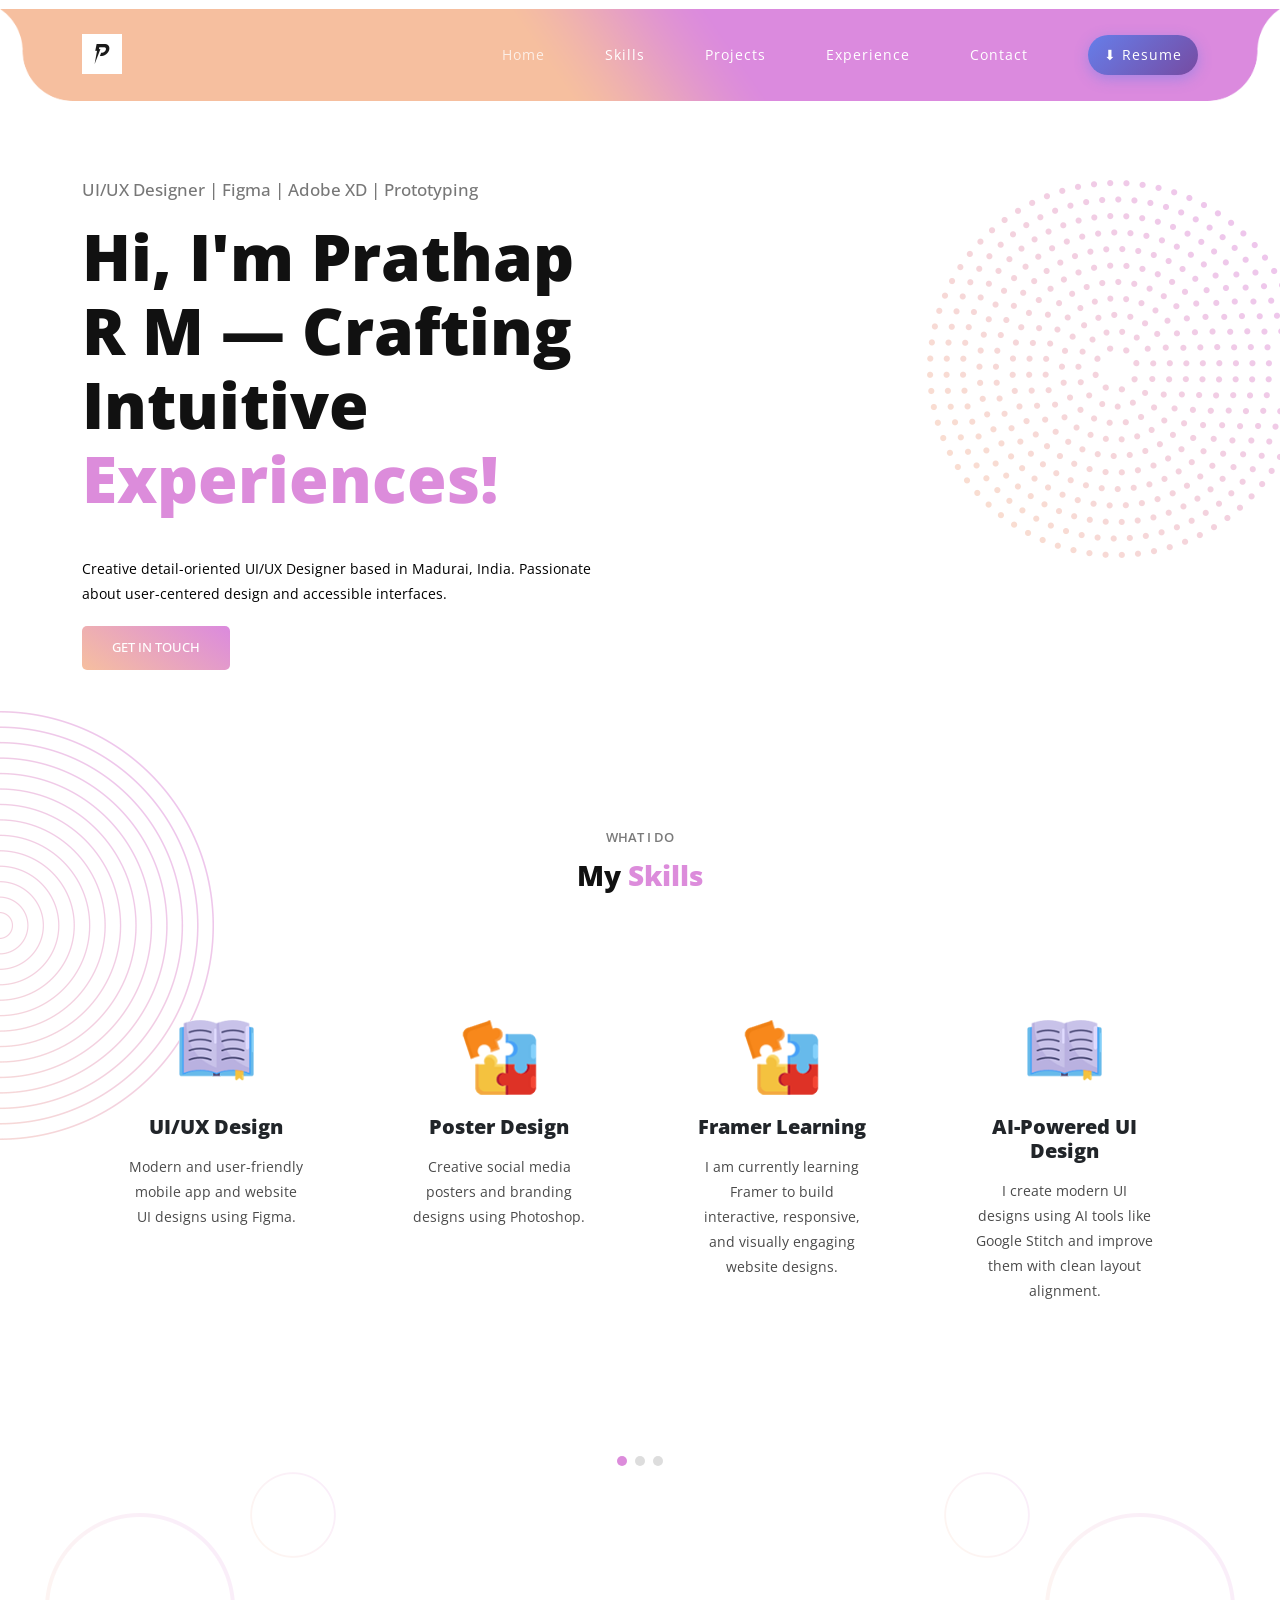
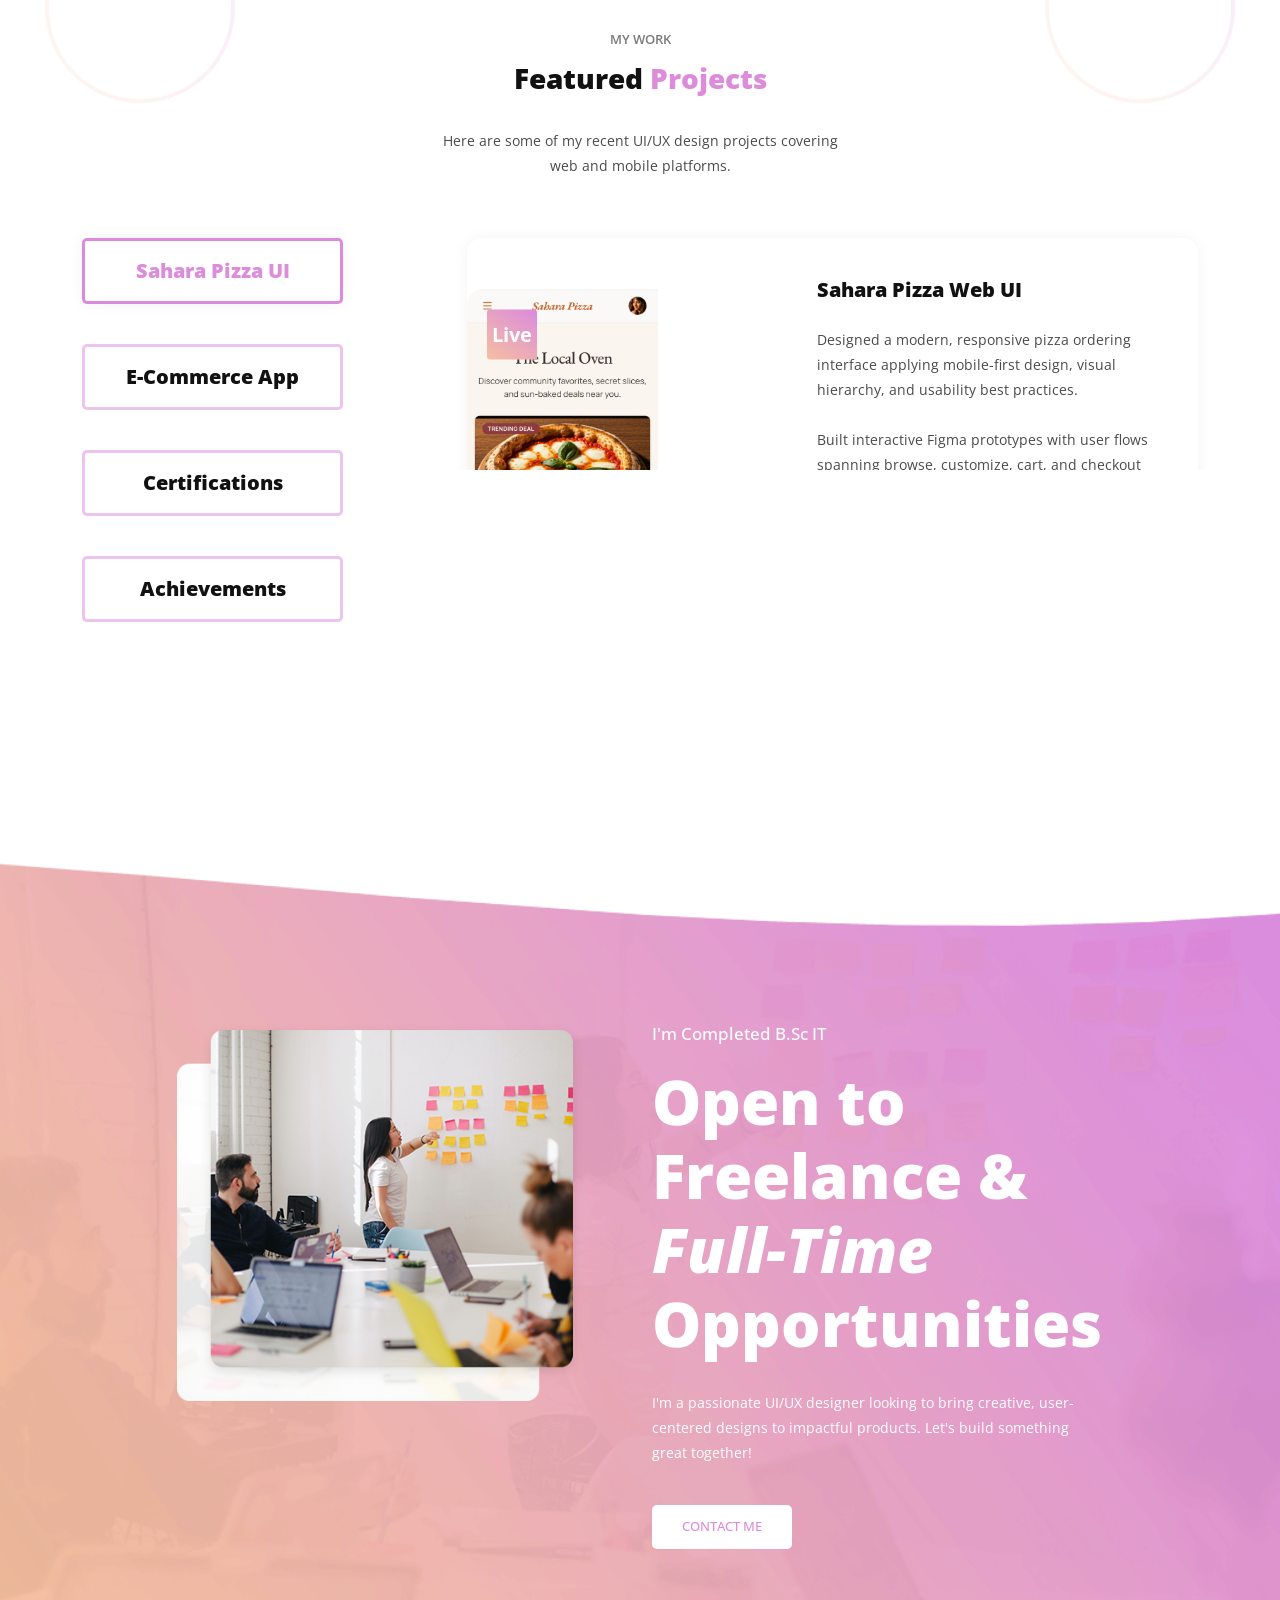
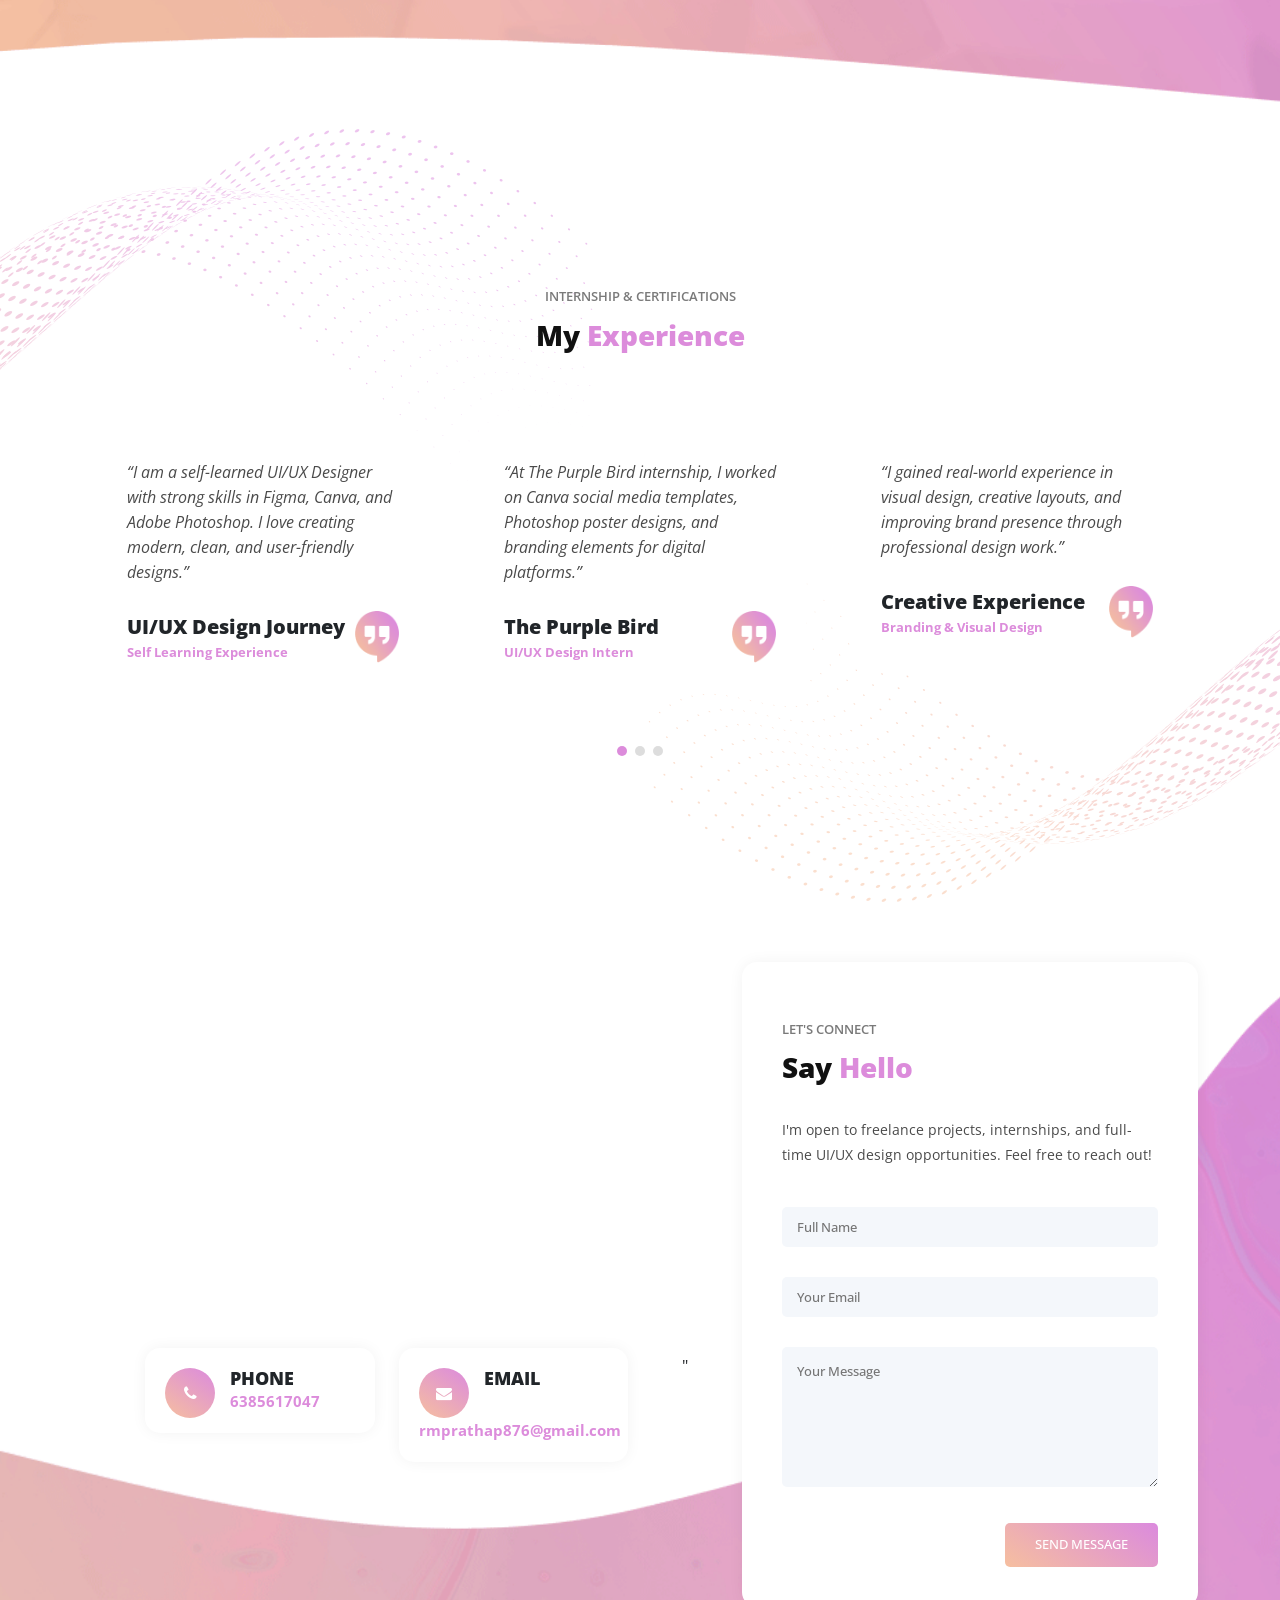
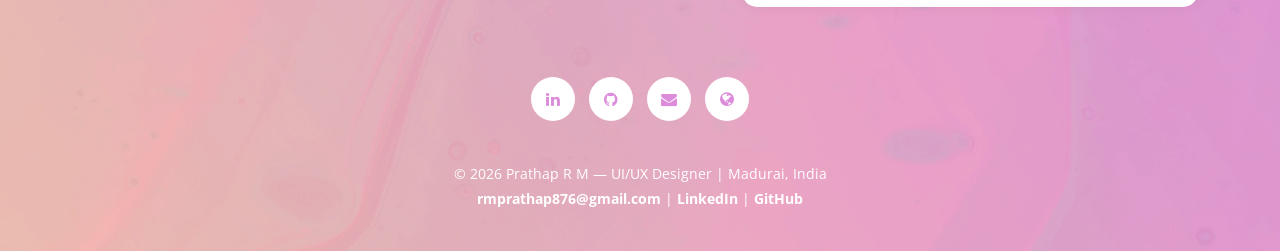
==== index.html @ 1ea2f033 "Update index.html" ====
<!DOCTYPE html>
<html lang="en">

  <head>

    <meta charset="utf-8">
    <meta name="viewport" content="width=device-width, initial-scale=1, shrink-to-fit=no">
    <meta name="description" content="">
    <meta name="author" content="">
    <link href="https://fonts.googleapis.com/css?family=Open+Sans:100,200,300,400,500,600,700,800,900" rel="stylesheet">

    <title>Prathap R M — UI/UX Designer Portfolio</title>

    <!-- Bootstrap core CSS -->
    <link href="vendor/bootstrap/css/bootstrap.min.css" rel="stylesheet">


    <!-- Additional CSS Files -->
    <link rel="stylesheet" href="assets/css/fontawesome.css">
    <link rel="stylesheet" href="assets/css/templatemo-eduwell-style.css">
    <link rel="stylesheet" href="assets/css/owl.css">
    <link rel="stylesheet" href="assets/css/lightbox.css">
<!--

TemplateMo 573 EduWell

https://templatemo.com/tm-573-eduwell

-->
  </head>

<body>


  <!-- ***** Header Area Start ***** -->
  <header class="header-area header-sticky">
      <div class="container">
          <div class="row">
              <div class="col-12">
                  <nav class="main-nav">
                      <!-- ***** Logo Start ***** -->
                                         
                         <a href="index.html" class="logo">
                          <img src="assets/images/p logo.jpg" width="50px" height="40px"  alt="EduWell Template">
                      </a> 
                 
                     
 
                      <!-- ***** Logo End ***** -->
                      <!-- ***** Menu Start ***** -->
                      <ul class="nav">
                          <li class="scroll-to-section"><a href="#top" class="active">Home</a></li>
                          <li class="scroll-to-section"><a href="#services">Skills</a></li>
                          <li class="scroll-to-section"><a href="#courses">Projects</a></li>
                          <li class="scroll-to-section"><a href="#testimonials">Experience</a></li> 
                          <li class="scroll-to-section"><a href="#contact-section">Contact</a></li>
                          <li><a href="Prathap R M resume.pdf"download="Prathap R M resume.pdf"class="resume-download-btn">⬇ Resume</a></li> 
                      </ul>        
                      <a class='menu-trigger'>
                          <span>Menu</span>
                      </a>
                      <!-- ***** Menu End ***** -->
                  </nav>
              </div>
          </div>
      </div>
  </header>
  <!-- ***** Header Area End ***** -->

  <!-- ***** Main Banner Area Start ***** -->
  <section class="main-banner" id="top">
    <div class="container">
      <div class="row">
        <div class="col-lg-6 align-self-center">
          <div class="header-text">
            <h6>UI/UX Designer | Figma | Adobe XD | Prototyping</h6>
            <h2>Hi, I'm Prathap R M — Crafting Intuitive <em>Experiences!</em></h2>
            <p style="color:#000000; margin-bottom:20px;">Creative detail-oriented UI/UX Designer based in Madurai, India. Passionate about user-centered design and accessible interfaces.</p>
            <div class="main-button-gradient">
              <div class="scroll-to-section"><a href="#contact-section">Get In Touch</a></div>
            </div>
          </div>
        </div>
        <div class="col-lg-6">
          <div class="right-image">
            <img src="assets/images/profile.png" alt="">
          </div>
        </div>
      </div>
    </div>
  </section>
  <!-- ***** Main Banner Area End ***** -->
   <section class="services" id="services">
    <div class="container">
      <div class="row">
        <div class="col-lg-12">
          <div class="section-heading">
            <h6>What I Do</h6>
            <h4>My <em>Skills</em></h4>
          </div>
        </div>
        <div class="col-lg-12">
          <div class="owl-service-item owl-carousel">
            <div class="item">
              <div class="service-item">
                <div class="icon">
                  <img src="assets/images/service-icon-01.png" alt="">
                </div>
                <h4>UI/UX Design</h4>
                <p>Modern and user-friendly mobile app and website UI designs using Figma.</p>
              </div>
               </div>
            <div class="item">
              <div class="service-item">
                <div class="icon">
                  <img src="assets/images/service-icon-04.png" alt="">
                </div>
                <h4>Poster Design</h4>
                <p>Creative social media posters and branding designs using Photoshop.</p>
              </div>
            </div>
            <div class="item">
              <div class="service-item">
                <div class="icon">
                  <img src="assets/images/service-icon-04.png" alt="">
                </div>
                <h4>Framer Learning</h4>
                <p>I am currently learning Framer to build interactive, responsive, and visually engaging website designs.</p>
              </div>
            </div>
            <div class="item">
              <div class="service-item">
                <div class="icon">
                  <img src="assets/images/service-icon-01.png" alt="">
                </div>
                <h4>AI-Powered UI Design</h4>
                <p>I create modern UI designs using AI tools like Google Stitch and improve them with clean layout alignment.</p>
              </div>
            </div>
            <div class="item">
              <div class="service-item">
                <div class="icon">
                  <img src="assets/images/service-icon-02.png" alt="">
                </div>
                <h4>Design to Code</h4>
                <p>I import AI-generated designs into Google AI Studio and convert them into responsive HTML, CSS, and UI code.</p>
              </div>
            </div>
            <div class="item">
              <div class="service-item">
                <div class="icon">
                  <img src="assets/images/service-icon-03.png" alt="">
                </div>
                <h4>Figma UI Enhancement</h4>
                <p>I refine AI-generated layouts in Figma by improving spacing, alignment, colors, and user flow.</p>
              </div>
            </div>
            <div class="item">
              <div class="service-item">
                <div class="icon">
                  <img src="assets/images/service-icon-04.png" alt="">
                </div>
                <h4>Creative Web Interfaces</h4>
                <p>I design stylish landing pages, dashboards, and website interfaces with a modern visual style.</p>
              </div>
            </div>
            <div class="item">
              <div class="service-item">
                <div class="icon">
                  <img src="assets/images/service-icon-01.png" alt="">
                </div>
                <h4>Framer Learning</h4>
                <p>I am currently learning Framer to build interactive, responsive, and visually engaging website designs.</p>
              </div>
            </div>
            <div class="item">
              <div class="service-item">
                <div class="icon">
                  <img src="assets/images/service-icon-02.png" alt="">
                </div>
                <h4>Creative Ideas</h4>
                <p>Aenean bibendum consectetur ex eu porttitor. Pellentesque id ultrices metus.</p>
              </div>
            </div>
            <div class="item">
              <div class="service-item">
                <div class="icon">
                  <img src="assets/images/service-icon-03.png" alt="">
                </div>
                <h4>Adobe XD Design</h4>
                <p>I create clean and user-friendly mobile app and website UI designs using Adobe XD with proper layout and user flow.</p>
              </div>
            </div>
            <div class="item">
              <div class="service-item">
                <div class="icon">
                  <img src="assets/images/service-icon-04.png" alt="">
                </div>
                <h4>Canva Creative Design</h4>
                <p>I design social media posts, presentations, posters, and marketing creatives using Canva with a modern visual style.</p>
              </div>
            </div>
            <div class="item">
              <div class="service-item">
                <div class="icon">
                  <img src="assets/images/service-icon-04.png" alt="">
                </div>
                <h4>Design Tools & Creative Skills</h4>
                <p>I have experience using Adobe XD and Canva for UI and creative designs, and I am currently learning Framer to improve my interactive web design skills.</p>
              </div>
            </div>
          </div>
        </div>
      </div>
    </div>
  </section>

  <section class="our-courses" id="courses">
    <div class="container">
      <div class="row">
        <div class="col-lg-6 offset-lg-3">
          <div class="section-heading">
            <h6>MY WORK</h6>
            <h4>Featured <em>Projects</em></h4>
            <p>Here are some of my recent UI/UX design projects covering web and mobile platforms.</p>
          </div>
        </div>
        <div class="col-lg-12">
          <div class="naccs">
            <div class="tabs">
              <div class="row">
                <div class="col-lg-3">
                  <div class="menu">
                    <div class="active gradient-border"><span>Sahara Pizza UI</span></div>
                    <div class="gradient-border"><span>E-Commerce App</span></div>
                    <div class="gradient-border"><span>Certifications</span></div>
                    <div class="gradient-border"><span>Achievements</span></div>
                  </div>
                </div>
                <div class="col-lg-9">
                  <ul class="nacc">
                    <li class="active">
                      <div>
                        <div class="left-image">
                          <img src="assets/images/screenshot.png" alt="" width="300px" height="363px">
                          <div class="price"><h6>Live</h6></div>
                        </div>
                        <div class="right-content">
                          <h4>Sahara Pizza Web UI</h4>
                          <p>Designed a modern, responsive pizza ordering interface applying mobile-first design, visual hierarchy, and usability best practices.
                          <br><br>Built interactive Figma prototypes with user flows spanning browse, customize, cart, and checkout journeys. Converted finalized UI layouts into functional HTML/CSS front-end, streamlining the design-to-development workflow.</p>
                          <span>Figma</span>
                          <span>HTML/CSS</span>
                          <span class="last-span">Vercel Deployed</span>
                          <div class="text-button">
                            <a href="https://sahara-pizza.vercel.app" target="_blank">View Live Project</a>
                          </div>
                        </div>
                      </div>
                    </li>
                    <li>
                      <div>
                        <div class="left-image">
                          <img src="assets/images/home page.png" alt=""  width="300px" height="363px">
                          <div class="price"><h6>Figma</h6></div>
                        </div>
                        <div class="right-content">
                          <h4>E-Commerce Mobile App UI</h4>
                          <p>Designed a full-featured clothing shopping mobile app with wireframes, high-fidelity screens, and interactive prototypes covering 15+ unique screens.
                          <br><br>Developed a consistent design system with defined typography scale, color palette, spacing tokens, and component library. Improved navigation flows and information architecture for an intuitive, accessible shopping experience.</p>
                          <span>Wireframes</span>
                          <span>Hi-Fi Screens</span>
                          <span class="last-span">Design System</span>
                          <div class="text-button">
                            <a href="https://www.figma.com/proto/lvTFAJJiKW7V5f2c04gDTK/Shoppie?node-id=4-5&t=PrLeg6twp0qYXB5u-1&starting-point-node-id=1%3A2">Request Figma Link</a>
                          </div>
                        </div>
                      </div>
                    </li>
                    <li>
                      <div>
                        <div class="left-image">
                          <img src="assets/images/courses-03.jpg" alt="">
                          <div class="price"><h6>Certified</h6></div>
                        </div>
                        <div class="right-content">
                          <h4>Certifications</h4>
                          <p><h4>Internships & Certifications</h4>
                            <p>• UI/UX Design Internship — The Purple Bird (Canva Templates · Poster Design · Branding Elements · Creative Visual Content)<br>
                            • Internship Program — Cognifyz Technologies (Project Workflow · Technical Skills · Real-Time Task Experience)<br>
                            • Adobe XD for UI/UX Design — Learning & Practice Projects<br>
                            • Canva Creative Design — Social Media & Marketing Design Experience<br>
                            • Framer — Currently Learning Interactive Website Design
                          </p>
                        <span>Professional Experience The Purble Bird</span>
                          <span>Cognifyz Technologies</span>
                          <span>Oracle</span>
                          <span>Naan Mudhalvan</span>
                          <span class="last-span"></span>
                          <div class="text-button">
                            <a href="https://linkedin.com/in/prathap01" target="_blank">View LinkedIn</a>
                          </div>
                        </div>
                      </div>
                    </li>
                    <li>
                      <div>
                        <div class="left-image">
                          <img src="assets/images/courses-04.jpg" alt="">
                          <div class="price"><h6>🏆</h6></div>
                        </div>
                        <div class="right-content">
                          <h4>Key Achievements</h4>
                          <p>• Delivered design assets for campaigns during internship with zero revision cycles on final handoff<br>
                          • Launched a fully functional responsive web UI (Sahara Pizza) live on Vercel — end-to-end from wireframe to deployment<br>
                          • Built and prototyped a complete mobile e-commerce app UI covering 15+ unique screens in Figma<br>
                          • Maintained 100% on-time delivery of all internship project milestones across a 3-month engagement</p>
                        <span class="last-span">100% On-Time</span>
                          <div class="text-button">
                            <a href="https://github.com/rmprathap876-jpg" target="_blank">View GitHub</a>
                          </div>
                        </div>
                      </div>
                      </li>
                    </ul>
                </div>
              </div>
            </div>
          </div>
        </div>
      </div>
    </div>
  </section>

  <section class="simple-cta">
    <div class="container">
      <div class="row">
        <div class="col-lg-5 offset-lg-1">
          <div class="left-image">
            <img src="assets/images/cta-left-image.png" alt="">
          </div>
        </div>
        <div class="col-lg-5 align-self-center">
          <h6>I'm Completed B.Sc IT</h6>
          <h4>Open to Freelance &amp; <em>Full-Time</em> Opportunities</h4>
          <p>I'm a passionate UI/UX designer looking to bring creative, user-centered designs to impactful products. Let's build something great together!</p>
          <div class="white-button">
            <a href="#contact-section">Contact Me</a>
          </div>
        </div>
      </div>
    </div>
  </section>

 <section class="testimonials" id="testimonials">
  <div class="container">
    <div class="row">

      <div class="col-lg-12">
        <div class="section-heading">
          <h6>Internship &amp; Certifications</h6>
          <h4>My <em>Experience</em></h4>
        </div>
      </div>

      <div class="col-lg-12">
        <div class="owl-testimonials owl-carousel" style="position: relative; z-index: 5;">

          <div class="item">
            <p>“I am a self-learned UI/UX Designer with strong skills in Figma, Canva, and Adobe Photoshop. I love creating modern, clean, and user-friendly designs.”</p>
            <h4>UI/UX Design Journey</h4>
            <span>Self Learning Experience</span>
            <img src="assets/images/quote.png" alt="">
          </div>

          <div class="item">
            <p>“At The Purple Bird internship, I worked on Canva social media templates, Photoshop poster designs, and branding elements for digital platforms.”</p>
            <h4>The Purple Bird</h4>
            <span>UI/UX Design Intern</span>
            <img src="assets/images/quote.png" alt="">
          </div>

          <div class="item">
            <p>“I gained real-world experience in visual design, creative layouts, and improving brand presence through professional design work.”</p>
            <h4>Creative Experience</h4>
            <span>Branding &amp; Visual Design</span>
            <img src="assets/images/quote.png" alt="">
          </div>

          <div class="item">
            <p>“I use Figma for UI/UX design, wireframing, prototyping, and building responsive user interface concepts for web and mobile applications.”</p>
            <h4>Figma Skills</h4>
            <span>UI/UX &amp; Prototyping</span>
            <img src="assets/images/quote.png" alt="">
          </div>

          <div class="item">
            <p>“Adobe Photoshop helps me create high-quality posters, creative edits, social media designs, and professional visual content.”</p>
            <h4>Photoshop Experience</h4>
            <span>Creative Editing &amp; Posters</span>
            <img src="assets/images/quote.png" alt="">
          </div>

          <div class="item">
            <p>“I regularly use Canva to create engaging templates, marketing posts, and modern content designs with attractive layouts.”</p>
            <h4>Canva Designing</h4>
            <span>Social Media Templates</span>
            <img src="assets/images/quote.png" alt="">
          </div>

          <div class="item">
            <p>“I always focus on creativity, user experience, clean layouts, and modern design trends while creating UI/UX projects.”</p>
            <h4>Design Approach</h4>
            <span>Modern UI/UX Designer</span>
            <img src="assets/images/quote.png" alt="">
          </div>

        </div>
      </div>

    </div>
  </div>
</section>

  <section class="contact-us" id="contact-section">
    <div class="container">
      <div class="row">
        <div class="col-lg-8">
          <div id="map">
          
            <!-- You just need to go to Google Maps for your own map point, and copy the embed code from Share -> Embed a map section -->
            <iframe src="https://www.google.com/maps/embed?pb=!1m18!1m12!1m3!1d125766.1308695958!2d78.04042069567897!3d9.91799590367135!2m3!1f0!2f0!3f0!3m2!1i1024!2i768!4f13.1!3m3!1m2!1s0x3b00c582b1189633%3A0xdc955b7264f63933!2sMadurai%2C%20Tamil%20Nadu!5e0!3m2!1sen!2sin!4v1778045646083!5m2!1sen!2sin" width="600" height="450" style="border:0;" allowfullscreen="" loading="lazy" referrerpolicy="no-referrer-when-downgrade"></iframe>"</iframe>
            <div class="row">
              <div class="col-lg-4 offset-lg-1">
                <div class="contact-info">
                  <div class="icon">
                    <i class="fa fa-phone"></i>
                  </div>
                  <h4>Phone</h4>
                  <span>6385617047</span>
                </div>
              </div>
              <div class="col-lg-4">
                <div class="contact-info">
                  <div class="icon">
                    <i class="fa fa-envelope"></i>
                  </div>
                  <h4>Email</h4>
                  <span>rmprathap876@gmail.com</span>
                </div>
              </div>
            </div>
          </div>
        </div>
        <div class="col-lg-4">
          <form id="contact" action="" method="post">
            <div class="row">
              <div class="col-lg-12">
                <div class="section-heading">
                  <h6>Let's Connect</h6>
                  <h4>Say <em>Hello</em></h4>
                  <p>I'm open to freelance projects, internships, and full-time UI/UX design opportunities. Feel free to reach out!</p>
                </div>
              </div>
              <div class="col-lg-12">
                <fieldset>
                  <input type="name" name="name" id="name" placeholder="Full Name" autocomplete="on" required>
                </fieldset>
              </div>
              <div class="col-lg-12">
                <fieldset>
                  <input type="text" name="email" id="email" pattern="[^ @]*@[^ @]*" placeholder="Your Email" required="">
                </fieldset>
              </div>
              <div class="col-lg-12">
                <fieldset>
                  <textarea name="message" id="message" placeholder="Your Message"></textarea>
                </fieldset>
              </div>
              <div class="col-lg-12">
                <fieldset>
                  <button type="submit" id="form-submit" class="main-gradient-button">Send Message</button>
                </fieldset>
              </div>
            </div>
          </form>
        </div>
        <div class="col-lg-12">
          <ul class="social-icons">
            <li><a href="https://linkedin.com/in/prathap01" target="_blank"><i class="fa fa-linkedin"></i></a></li>
            <li><a href="https://github.com/rmprathap876-jpg" target="_blank"><i class="fa fa-github"></i></a></li>
            <li><a href="mailto:rmprathap876@gmail.com"><i class="fa fa-envelope"></i></a></li>
            <li><a href="https://sahara-pizza.vercel.app" target="_blank"><i class="fa fa-globe"></i></a></li>
          </ul>
        </div>
        <div class="col-lg-12">
          <p class="copyright">© 2026 Prathap R M — UI/UX Designer | Madurai, India
          <br><a href="mailto:rmprathap876@gmail.com">rmprathap876@gmail.com</a> | 
          <a href="https://linkedin.com/in/prathap01" target="_blank">LinkedIn</a> | 
          <a href="https://github.com/rmprathap876-jpg" target="_blank">GitHub</a></p>
        </div>
      </div>
    </div>
  </section>

  <!-- Scripts -->
  <!-- Bootstrap core JavaScript -->
    <script src="vendor/jquery/jquery.min.js"></script>
    <script src="vendor/bootstrap/js/bootstrap.bundle.min.js"></script>

    <script src="assets/js/isotope.min.js"></script>
    <script src="assets/js/owl-carousel.js"></script>
    <script src="assets/js/lightbox.js"></script>
    <script src="assets/js/tabs.js"></script>
    <script src="assets/js/video.js"></script>
    <script src="assets/js/slick-slider.js"></script>
    <script src="assets/js/custom.js"></script>
    <script>
        //according to loftblog tut
        $('.nav li:first').addClass('active');

        var showSection = function showSection(section, isAnimate) {
          var
          direction = section.replace(/#/, ''),
          reqSection = $('.section').filter('[data-section="' + direction + '"]'),
          reqSectionPos = reqSection.offset().top - 0;

          if (isAnimate) {
            $('body, html').animate({
              scrollTop: reqSectionPos },
            800);
          } else {
            $('body, html').scrollTop(reqSectionPos);
          }

        };

        var checkSection = function checkSection() {
          $('.section').each(function () {
            var
            $this = $(this),
            topEdge = $this.offset().top - 80,
            bottomEdge = topEdge + $this.height(),
            wScroll = $(window).scrollTop();
            if (topEdge < wScroll && bottomEdge > wScroll) {
              var
              currentId = $this.data('section'),
              reqLink = $('a').filter('[href*=\\#' + currentId + ']');
              reqLink.closest('li').addClass('active').
              siblings().removeClass('active');
            }
          });
        };

        $('.main-menu, .responsive-menu, .scroll-to-section').on('click', 'a', function (e) {
          e.preventDefault();
          showSection($(this).attr('href'), true);
        });

        $(window).scroll(function () {
          checkSection();
        });
    </script>
</body>

</html>
---- assets/css/templatemo-eduwell-style.css ----
/*

TemplateMo 573 EduWell

https://templatemo.com/tm-573-eduwell

*/

/* ---------------------------------------------
Table of contents
------------------------------------------------
01. font & reset css
02. reset
03. global styles
04. header
05. banner
06. features
07. testimonials
08. contact
09. footer
10. preloader
11. search
12. portfolio

--------------------------------------------- */
/* 
---------------------------------------------
font & reset css
--------------------------------------------- 
*/
@import url("https://fonts.googleapis.com/css?family=Open+Sans:100,200,300,400,500,600,700,800,900");
/* 
---------------------------------------------
reset
--------------------------------------------- 
*/
html, body, div, span, applet, object, iframe, h1, h2, h3, h4, h5, h6, p, blockquote, div
pre, a, abbr, acronym, address, big, cite, code, del, dfn, em, font, img, ins, kbd, q,
s, samp, small, strike, strong, sub, sup, tt, var, b, u, i, center, dl, dt, dd, ol, ul, li,
figure, header, nav, section, article, aside, footer, figcaption {
  margin: 0;
  padding: 0;
  border: 0;
  outline: 0;
}

.clearfix:after {
  content: ".";
  display: block;
  clear: both;
  visibility: hidden;
  line-height: 0;
  height: 0;
}

.clearfix {
  display: inline-block;
}

html[xmlns] .clearfix {
  display: block;
}

* html .clearfix {
  height: 1%;
}

ul, li {
  padding: 0;
  margin: 0;
  list-style: none;
}

header, nav, section, article, aside, footer, hgroup {
  display: block;
}

* {
  box-sizing: border-box;
}

html, body {
  font-family: 'Open Sans', sans-serif;
  font-weight: 400;
  background-color: #fff;
  font-size: 16px;
  -ms-text-size-adjust: 100%;
  -webkit-font-smoothing: antialiased;
  -moz-osx-font-smoothing: grayscale;
}

a {
  text-decoration: none !important;
}

h1, h2, h3, h4, h5, h6 {
  margin-top: 0px;
  margin-bottom: 0px;
}

ul {
  margin-bottom: 0px;
}

p {
  font-size: 14px;
  line-height: 25px;
  color: #4a4a4a;
}

img {
  width: 100%;
  overflow: hidden;
}

/* 
---------------------------------------------
global styles
--------------------------------------------- 
*/
html,
body {
  background: #fff;
  font-family: 'Open Sans', sans-serif;
}

::selection {
  background: #dc8cdb;
  color: #fff;
}

::-moz-selection {
  background: #dc8cdb;
  color: #fff;
}

@media (max-width: 991px) {
  html, body {
    overflow-x: hidden;
  }
  .mobile-top-fix {
    margin-top: 30px;
    margin-bottom: 0px;
  }
  .mobile-bottom-fix {
    margin-bottom: 30px;
  }
  .mobile-bottom-fix-big {
    margin-bottom: 60px;
  }
}

.main-button-gradient a {
  font-size: 13px;
  color: #fff;
  background: rgb(219,138,222);
  background: linear-gradient(-145deg, rgba(219,138,222,1) 0%, rgba(246,191,159,1) 100%);
  padding: 12px 30px;
  display: inline-block;
  border-radius: 5px;
  font-weight: 500;
  text-transform: uppercase;
  transition: all .3s;
}

.main-button-gradient a:hover {
  background: rgb(219,138,222);
  background: linear-gradient(-145deg, rgba(219,138,222,1) 0%, rgba(246,191,159,1) 100%);
  opacity: 0.9;
}

.white-button a {
  font-size: 13px;
  color: #dc8cdb;
  background-color: #fff;
  padding: 12px 30px;
  display: inline-block;
  border-radius: 5px;
  font-weight: 500;
  text-transform: uppercase;
  transition: all .3s;
}

.white-button a:hover {
  opacity: 0.9;
}

.text-button a {
  font-size: 14px;
  font-weight: 500;
  color: #dc8cdb;
  text-decoration: underline !important;
  transition: all .3s;
}

.text-button a:hover {
  opacity: 0.75;
}

section {
  margin-top: 140px;
}

#contact-section {
  padding-top: 20px;
}

.section-heading {
  position: relative;
  z-index: 2;
  padding-top: 20px;
  margin-top: 0px;
  text-align: center;
  margin-bottom: 60px;
}

.section-heading h6 {
  font-size: 13px;
  text-transform: uppercase;
  color: #7a7a7a;
  font-weight: 600;
}

.section-heading h4 {
  margin-top: 10px;
  line-height: 40px;
  font-size: 28px;
  font-weight: 900;
  text-transform: capitalize;
  color: #111;
}

.section-heading h4 em {
  font-style: normal;
  color: #dc8cdb;
}

.section-heading p {
  margin-top: 30px;
}


/* 
---------------------------------------------
header
--------------------------------------------- 
*/
.background-header {
  background: rgb(219,138,222) !important;
  background: linear-gradient(-145deg, rgba(219,138,222,1) 0%, rgba(246,191,159,1) 100%) !important;
  height: 80px!important;
  position: fixed!important;
  top: 0!important;
  left: 0;
  right: 0;
  box-shadow: 0px 0px 10px rgba(0,0,0,0.15)!important;
}

.resume-download-btn {
  background: linear-gradient(135deg, #667eea, #764ba2);
  color: #fff !important;
  padding: 0px 16px;
  border-radius: 25px;
  font-size: 24px;
  font-weight: 600;
  text-decoration: none !important;
  display: flex;
  align-items: center;
  justify-content: center;
  gap: 10px;
  box-shadow: 0 4px 14px rgba(102,126,234,0.45);
  transition: transform 0.2s, box-shadow 0.2s;
}
.resume-download-btn:hover {
  transform: translateY(-2px);
  box-shadow: 0 6px 20px rgba(102,126,234,0.65);
  color: #fff !important;
}

.header-area {
  background-image: url(../images/header-bg.png);
  background-size: contain;
  background-repeat: no-repeat;
  background-position: center;
  position: absolute;
  height: 110px;
  top: 0;
  left: 0;
  right: 0;
  z-index: 100;
  -webkit-transition: all .5s ease 0s;
  -moz-transition: all .5s ease 0s;
  -o-transition: all .5s ease 0s;
  transition: all .5s ease 0s;
}

.header-area .main-nav {
  min-height: 80px;
  background: transparent;
}

.header-area .main-nav .logo {
  line-height: 100px;
  color: #fff;
  font-size: 28px;
  font-weight: 700;
  text-transform: uppercase;
  letter-spacing: 2px;
  float: left;
  -webkit-transition: all 0.3s ease 0s;
  -moz-transition: all 0.3s ease 0s;
  -o-transition: all 0.3s ease 0s;
  transition: all 0.3s ease 0s;
}

.background-header .main-nav .logo {
  line-height: 75px;
}

.background-header .nav {
  margin-top: 20px !important;
}

.header-area .main-nav .nav {
  float: right;
  margin-top: 35px;
  margin-right: 0px;
  background-color: transparent;
  -webkit-transition: all 0.3s ease 0s;
  -moz-transition: all 0.3s ease 0s;
  -o-transition: all 0.3s ease 0s;
  transition: all 0.3s ease 0s;
  position: relative;
  z-index: 999;
}

.header-area .main-nav .nav li {
  padding-left: 30px;
  padding-right: 30px;
}

.header-area .main-nav .nav li:last-child {
  padding-right: 0px;
}

.header-area .main-nav .nav li a {
  display: block;
  font-weight: 400;
  font-size: 14px;
  text-transform: capitalize;
  color: #fff;
  -webkit-transition: all 0.3s ease 0s;
  -moz-transition: all 0.3s ease 0s;
  -o-transition: all 0.3s ease 0s;
  transition: all 0.3s ease 0s;
  height: 40px;
  line-height: 40px;
  border: transparent;
  letter-spacing: 1px;
}

.header-area .main-nav .nav li:hover a,
.header-area .main-nav .nav li a.active {
  color: #fff!important;
  opacity: 0.75;
}

.background-header .main-nav .nav li:hover a,
.background-header .main-nav .nav li a.active {
  color: #fff!important;
  opacity: 1;
}

.header-area .main-nav .nav li.has-sub {
  position: relative;
  padding-right: 15px;
}

.header-area .main-nav .nav li.has-sub:after {
  font-family: FontAwesome;
  content: "\f107";
  font-size: 12px;
  color: #fff;
  position: absolute;
  right: 5px;
  top: 12px;
}

.header-area .main-nav .nav li.has-sub ul.sub-menu {
  position: absolute;
  width: 140px;
  box-shadow: 0 2px 28px 0 rgba(0, 0, 0, 0.06);
  overflow: hidden;
  top: 40px;
  border-radius: 5px;
  opacity: 0;
  transition: all .3s;
  transform: translateY(+2em);
  visibility: hidden;
  z-index: -1;
}

.header-area .main-nav .nav li.has-sub ul.sub-menu li {
  margin-left: 0px;
  padding-left: 0px;
  padding-right: 0px;
}

.header-area .main-nav .nav li.has-sub ul.sub-menu li a {
  opacity: 1;
  display: block;
  background: #f7f7f7;
  color: #2a2a2a!important;
  padding-left: 20px;
  height: 40px;
  line-height: 40px;
  -webkit-transition: all 0.3s ease 0s;
  -moz-transition: all 0.3s ease 0s;
  -o-transition: all 0.3s ease 0s;
  transition: all 0.3s ease 0s;
  position: relative;
  font-size: 12px;
  font-weight: 400;
  border-bottom: 1px solid #eee;
}

.header-area .main-nav .nav li.has-sub ul li a:hover {
  background: #fff;
  color: #dc8cdb!important;
  padding-left: 25px;
}

.header-area .main-nav .nav li.has-sub ul li a:hover:before {
  width: 3px;
}

.header-area .main-nav .nav li.has-sub:hover ul.sub-menu {
  visibility: visible;
  opacity: 1;
  z-index: 1;
  transform: translateY(0%);
  transition-delay: 0s, 0s, 0.3s;
}

.header-area .main-nav .menu-trigger {
  cursor: pointer;
  display: block;
  position: absolute;
  top: 33px;
  width: 32px;
  height: 40px;
  text-indent: -9999em;
  z-index: 99;
  right: 40px;
  display: none;
}

.background-header .main-nav .menu-trigger {
  top: 23px;
}

.header-area .main-nav .menu-trigger span,
.header-area .main-nav .menu-trigger span:before,
.header-area .main-nav .menu-trigger span:after {
  -moz-transition: all 0.4s;
  -o-transition: all 0.4s;
  -webkit-transition: all 0.4s;
  transition: all 0.4s;
  background-color: #fff;
  display: block;
  position: absolute;
  width: 30px;
  height: 2px;
  left: 0;
}

.background-header .main-nav .menu-trigger span,
.background-header .main-nav .menu-trigger span:before,
.background-header .main-nav .menu-trigger span:after {
  background-color: #fff;
}

.header-area .main-nav .menu-trigger span:before,
.header-area .main-nav .menu-trigger span:after {
  -moz-transition: all 0.4s;
  -o-transition: all 0.4s;
  -webkit-transition: all 0.4s;
  transition: all 0.4s;
  background-color: #fff;
  display: block;
  position: absolute;
  width: 30px;
  height: 2px;
  left: 0;
  width: 75%;
}

.background-header .main-nav .menu-trigger span:before,
.background-header .main-nav .menu-trigger span:after {
  background-color: #fff;
}

.header-area .main-nav .menu-trigger span:before,
.header-area .main-nav .menu-trigger span:after {
  content: "";
}

.header-area .main-nav .menu-trigger span {
  top: 16px;
}

.header-area .main-nav .menu-trigger span:before {
  -moz-transform-origin: 33% 100%;
  -ms-transform-origin: 33% 100%;
  -webkit-transform-origin: 33% 100%;
  transform-origin: 33% 100%;
  top: -10px;
  z-index: 10;
}

.header-area .main-nav .menu-trigger span:after {
  -moz-transform-origin: 33% 0;
  -ms-transform-origin: 33% 0;
  -webkit-transform-origin: 33% 0;
  transform-origin: 33% 0;
  top: 10px;
}

.header-area .main-nav .menu-trigger.active span,
.header-area .main-nav .menu-trigger.active span:before,
.header-area .main-nav .menu-trigger.active span:after {
  background-color: transparent;
  width: 100%;
}

.header-area .main-nav .menu-trigger.active span:before {
  -moz-transform: translateY(6px) translateX(1px) rotate(45deg);
  -ms-transform: translateY(6px) translateX(1px) rotate(45deg);
  -webkit-transform: translateY(6px) translateX(1px) rotate(45deg);
  transform: translateY(6px) translateX(1px) rotate(45deg);
  background-color: #fff;
}

.background-header .main-nav .menu-trigger.active span:before {
  background-color: #fff;
}

.header-area .main-nav .menu-trigger.active span:after {
  -moz-transform: translateY(-6px) translateX(1px) rotate(-45deg);
  -ms-transform: translateY(-6px) translateX(1px) rotate(-45deg);
  -webkit-transform: translateY(-6px) translateX(1px) rotate(-45deg);
  transform: translateY(-6px) translateX(1px) rotate(-45deg);
  background-color: #fff;
}

.background-header .main-nav .menu-trigger.active span:after {
  background-color: #fff;
}

.header-area.header-sticky {
  min-height: 80px;
}

.header-area .nav {
  margin-top: 30px;
}

.header-area.header-sticky .nav li a.active {
  color: #dc8cdb;
}

@media (max-width: 1200px) {
  .header-area .main-nav .nav li {
    padding-left: 7px;
    padding-right: 7px;
  }
  .header-area .main-nav:before {
    display: none;
  }
}

@media (max-width: 767px) {
  .header-area .main-nav .logo {
    color: #1e1e1e;
  }
  .header-area.header-sticky .nav li a:hover,
  .header-area.header-sticky .nav li a.active {
    color: #dc8cdb!important;
    opacity: 1;
  }
  .header-area.header-sticky .nav li.search-icon a {
    width: 100%;
  }
  .header-area {
    background-color: #f7f7f7;
    padding: 0px 15px;
    height: 100px;
    box-shadow: none;
    text-align: center;
  }
  .header-area .container {
    padding: 0px;
  }
  .header-area .logo {
    margin-left: 30px;
  }
  .header-area .menu-trigger {
    display: block !important;
  }
  .header-area .main-nav {
    overflow: hidden;
  }
  .header-area .main-nav .nav {
    float: none;
    width: 100%;
    display: none;
    -webkit-transition: all 0s ease 0s;
    -moz-transition: all 0s ease 0s;
    -o-transition: all 0s ease 0s;
    transition: all 0s ease 0s;
    margin-left: 0px;
  }
  .header-area .main-nav .nav li:first-child {
    border-top: 1px solid #eee;
  }
  .header-area.header-sticky .nav {
    margin-top: 100px !important;
  }
  .header-area .main-nav .nav li {
    width: 100%;
    background: #fff;
    border-bottom: 1px solid #eee;
    padding-left: 0px !important;
    padding-right: 0px !important;
  }
  .header-area .main-nav .nav li a {
    height: 50px !important;
    line-height: 50px !important;
    padding: 0px !important;
    border: none !important;
    background: #f7f7f7 !important;
    color: #191a20 !important;
  }
  .header-area .main-nav .nav li a:hover {
    background: #eee !important;
    color: #dc8cdb!important;
  }
  .header-area .main-nav .nav li.has-sub ul.sub-menu {
    position: relative;
    visibility: inherit;
    opacity: 1;
    z-index: 1;
    transform: translateY(0%);
    top: 0px;
    width: 100%;
    box-shadow: none;
    height: 0px;
    transition: all 0s;
  }
  .header-area .main-nav .nav li.submenu ul li a {
    font-size: 12px;
    font-weight: 400;
  }
  .header-area .main-nav .nav li.submenu ul li a:hover:before {
    width: 0px;
  }
  .header-area .main-nav .nav li.has-sub ul.sub-menu {
    height: auto;
  }
  .header-area .main-nav .nav li.has-sub:after {
    color: #3B566E;
    right: 30px;
    font-size: 14px;
    top: 15px;
  }
  .header-area .main-nav .nav li.submenu:hover ul, .header-area .main-nav .nav li.submenu:focus ul {
    height: 0px;
  }
}

@media (min-width: 767px) {
  .header-area .main-nav .nav {
    display: flex !important;
  }
}


/* 
---------------------------------------------
banner
--------------------------------------------- 
*/

section.main-banner {
  margin-top: 0px;
}

.main-banner {
  padding-top: 180px;
}

.main-banner .right-image {
  margin-left: 120px;
  position: relative;
  z-index: 2;
}

.main-banner .right-image img {
  position: relative;
  z-index: 2;
}

.main-banner .right-image::after {
  position: absolute;
  background-image: url(../images/banner-right-dec.png);
  width: 378px;
  height: 378px;
  content: '';
  right: -25%;
  z-index: 1;
}

.main-banner .header-text::after {
  position: absolute;
  background-image: url(../images/banner-left-dec.png);
  width: 214px;
  height: 429px;
  content: '';
  left: 0;
  bottom: -240px;
  z-index: 1;
}

.main-banner .header-text h6 {
  position: relative;
  z-index: 2;
  font-size: 17px;
  font-weight: 500;
  text-transform: capitalize;
  color: #777777;;
}

.main-banner .header-text h2 {
  position: relative;
  z-index: 2;
  margin-top: 20px;
  font-size: 64px;
  color: #111111;
  font-weight: 900;
  line-height: 74px;
  margin-bottom: 40px;
}

.main-banner .header-text h2 em {
  font-style: normal;
  color: #dc8cdb;
}

.main-banner .main-button-gradient {
  position: relative;
  z-index: 2;
}


/*
---------------------------------------------
services
---------------------------------------------
*/ 

.services .item {
  border-radius: 15px;
  text-align: center;
  padding: 50px 30px;
  margin: 15px;
  transition: all .3s;
}

.services .item:hover {
  box-shadow: 0px 0px 15px rgba(0, 0, 0, 0.06);
}

.services .item .icon {
  max-width: 75px;
  margin: 0 auto;
  min-height: 80px;
  line-height: 80px;
  vertical-align: middle;
}

.services .item h4 {
  margin-top: 15px;
  margin-bottom: 15px;
  font-size: 20px;
  font-weight: 800;
}

.services .owl-dots {
  text-align: center;
  margin-top: 30px;
}

.services .owl-dots .owl-dot {
  width: 10px;
  height: 10px;
  background-color: #ddd;
  border-radius: 50%;
  margin: 0px 4px;
}

.services .owl-dots .active {
  background-color: #dc8cdb;
}


/*
---------------------------------------------
our courses
---------------------------------------------
*/

section.our-courses {
  position: relative;
}

section.our-courses .section-heading p {
  padding: 0px 60px;
}

section.our-courses:before {
  position: absolute;
  content: '';
  background-image: url(../images/our-courses-left-dec.png);
  left: 45px;
  top: -140px;
  width: 291px;
  height: 231px;
  z-index: 1;
}

section.our-courses:after {
  position: absolute;
  content: '';
  background-image: url(../images/our-courses-right-dec.png);
  right: 45px;
  top: -140px;
  width: 291px;
  height: 231px;
  z-index: 1;
}

section.our-courses .naccs {
  position: relative;
}

section.our-courses .naccs .menu div {
  padding: 15px 30px;
  text-align: center;
  border-radius: 5px !important;
  margin-bottom: 40px;
  font-size: 20px;
  color: #111;
  background-color: #fff;
  cursor: pointer;
  vertical-align: middle;
  font-weight: 900;
  transition: 1s all cubic-bezier(0.075, 0.82, 0.165, 1);
  border: 3px solid rgba(219,138,222,0.5);
}

section.our-courses .naccs .menu div.active {
  color: #dc8cdb;
  border: 3px solid rgba(219,138,222,1);
  box-shadow: 0px 0px 15px rgba(0, 0, 0, 0.05);
}

section.our-courses ul.nacc {
  margin-left: 100px !important;
  position: relative;
  min-height: 100%;
  list-style: none;
  margin: 0;
  padding: 0;
  transition: 0.5s all cubic-bezier(0.075, 0.82, 0.165, 1);
}

section.our-courses ul.nacc li {
  background-color: #fff;
  overflow: hidden;
  opacity: 0;
  transform: translateX(50px);
  position: absolute;
  list-style: none;
  transition: 1s all cubic-bezier(0.075, 0.82, 0.165, 1);
  border-radius: 15px;
  box-shadow: 0px 0px 15px rgba(0, 0, 0, 0.05);
  padding-right: 50px;
}

section.our-courses ul.nacc li .left-image {
  position: absolute;
  margin-right: 50px;
  top: 50%;
  transform: translateY(-50%);
}

section.our-courses ul.nacc li .left-image img {
  border-top-left-radius: 15px;
  border-bottom-left-radius: 15px;
}

section.our-courses ul.nacc li .left-image .price h6 {
  position: absolute;
  background: rgb(219,138,222);
  background: linear-gradient(-145deg, rgba(219,138,222,1) 0%, rgba(246,191,159,1) 100%);
  color: #fff;
  top: 20px;
  left: 20px;
  font-size: 20px;
  font-weight: 700;
  width: 50px;
  height: 50px;
  border-radius: 3px;
  display: inline-block;
  text-align: center;
  line-height: 50px;
}

section.our-courses ul.nacc li .right-content {
  padding: 40px 0px;
  margin-left: 350px;
}

section.our-courses ul.nacc li .right-content h4 {
  font-size: 20px;
  color: #111;
  margin-bottom: 25px;
  font-weight: 800;
}

section.our-courses ul.nacc li .right-content ul {
  margin-top: 20px;
  margin-bottom: 20px;
}

section.our-courses ul.nacc li .right-content span {
  font-size: 14px;
  font-weight: 600;
  margin-right: 30px;
  padding-right: 30px;
  border-right: 2px solid #111;
}

section.our-courses ul.nacc li .right-content .last-span {
  margin-right: 0px;
  padding-right: 0px;
  border-right: none;
}

section.our-courses ul.nacc li .right-content p {
  margin-bottom: 20px;
}

section.our-courses ul.nacc li .right-content .text-button {
  margin-top: 20px;
}

section.our-courses ul.nacc li.active {
  position: relative;
  transition-delay: 0.3s;
  z-index: 2;
  opacity: 1;
  transform: translateX(0px);
}

section.our-courses ul.nacc li p {
  margin: 0;
}


/*
---------------------------------------------
cta
---------------------------------------------
*/

section.simple-cta {
  background-image: url(../images/cta-bg.png);
  background-repeat: no-repeat;
  background-position: center center;
  background-size: cover;
  width: 100%;
  padding: 180px 0px 180px 0px;
}

section.simple-cta .left-image {
  margin-right: 45px;
}

section.simple-cta h6 {
  font-size: 17px;
  color: #fff;
}

section.simple-cta h4 {
  font-size: 62px;
  font-weight: 900;
  color: #fff;
  line-height: 74px;
  margin-top: 20px;
}

section.simple-cta p {
  color: #fff;
  margin-top: 30px;
  margin-bottom: 40px;
}


/* 
---------------------------------------------
testimonials
--------------------------------------------- 
*/

section.testimonials {
  position: relative;
}

section.testimonials:before {
  position: absolute;
  content: '';
  background-image: url(../images/testimonials-left-dec.png);
  left: 0px;
  top: -140px;
  width: 593px;
  height: 352px;
  z-index: 1;
}

section.testimonials:after {
  position: absolute;
  content: '';
  background-image: url(../images/testimonials-right-dec.png);
  right: 0px;
  bottom: -140px;
  width: 632px;
  height: 352px;
  z-index: 1;
}

.testimonials .item {
  border-radius: 15px;
  padding: 30px;
  background-color: #fff;
  margin: 15px;
  transition: all .3s;
  position: relative;
  z-index: 2;
}

.testimonials .item:hover {
  box-shadow: 0px 0px 15px rgba(0, 0, 0, 0.06);
}

.testimonials .item p {
  font-size: 16px;
  font-style: italic;
}

.testimonials .item h4 {
  margin-top: 30px;
  font-size: 20px;
  font-weight: 900;
  position: relative;
}

.testimonials .item span {
  font-size: 13px;
  font-weight: 700;
  color: #dc8cdb;
}

.testimonials .item img {
  max-width: 44px;
  z-index: 2;
  position: absolute;
  right: 30px;
  bottom: 30px
}

.testimonials .owl-dots {
  text-align: center;
  margin-top: 30px;
}

.testimonials .owl-dots .owl-dot {
  width: 10px;
  height: 10px;
  background-color: #ddd;
  border-radius: 50%;
  margin: 0px 4px;
}

.testimonials .owl-dots .active {
  background-color: #dc8cdb;
}



/* 
---------------------------------------------
contact us
--------------------------------------------- 
*/

section.contact-us {
  background-image: url(../images/footer-bg.png);
  background-position: center center;
  background-repeat: no-repeat;
  background-size: cover;
  padding: 0px;
  position: relative;
}

/* section.contact-us:after {
  position: absolute;
  content: '';
  background-image: url(../images/footer-left-dec.png);
  left: 0px;
  top: 60px;
  width: 267px;
  height: 396px;
  z-index: 1;
} */

section.contact-us .contact-info {
  background-color: #fff;
  margin-top: -30px;
  box-shadow: 0px 0px 15px rgba(0, 0, 0, 0.05);
  border-radius: 15px;
  z-index: 5;
  position: relative;
  padding: 20px;
}

section.contact-us .contact-info .icon i {
  float: left;
  margin-right: 15px;
  width: 50px;
  height: 50px;
  display: inline-block;
  text-align: center;
  line-height: 50px;
  border-radius: 50%;
  background: rgb(219,138,222);
  background: linear-gradient(-145deg, rgba(219,138,222,1) 0%, rgba(246,191,159,1) 100%);
  color: #fff;
}

section.contact-us .contact-info h4 {
  font-size: 18px;
  font-weight: 900;
  text-transform: uppercase;
}

section.contact-us .contact-info span {
  font-size: 15px;
  color: #dc8cdb;
  font-weight: 700;
}

section.contact-us .section-heading {
  text-align: left;
  margin-bottom: 40px;
}

section.contact-us #contact {
  margin-left: -100px;
  position: relative;
  z-index: 5;
  background-color: #fff;
  margin-top: 40px;
  box-shadow: 0px 0px 15px rgba(0, 0, 0, 0.05);
  border-radius: 15px;
  padding: 40px;
}

section.contact-us #contact input {
  width: 100%;
  height: 40px;
  border-radius: 5px;
  background-color: #f4f7fb;
  outline: none;
  border: none;
  box-shadow: none;
  font-size: 13px;
  font-weight: 500;
  color: #7a7a7a;
  padding: 0px 15px;
  margin-bottom: 30px;
}

section.contact-us #contact textarea {
  width: 100%;
  min-height: 140px;
  max-height: 180px;
  border-radius: 5px;
  background-color: #f4f7fb;
  outline: none;
  border: none;
  box-shadow: none;
  font-size: 13px;
  font-weight: 500;
  color: #7a7a7a;
  padding: 15px;
  margin-bottom: 30px;
}

section.contact-us #contact button {
  float: right;
  font-size: 13px;
  color: #fff;
  background: rgb(219,138,222);
  background: linear-gradient(-145deg, rgba(219,138,222,1) 0%, rgba(246,191,159,1) 100%);
  padding: 12px 30px;
  display: inline-block;
  border-radius: 5px;
  font-weight: 500;
  text-transform: uppercase;
  transition: all .3s;
  transition: all .3s;
  border: none;
  outline: none;
}

section.contact-us #contact button:hover {
  opacity: 0.9;
}

section.contact-us ul.social-icons li {
  display: inline-block;
  margin: 0px 5px;
}

section.contact-us ul.social-icons {
  text-align: center;
  margin-top: 70px;
}

section.contact-us ul.social-icons li a {
  width: 44px;
  height: 44px;
  display: inline-block;
  text-align: center;
  line-height: 44px;
  background-color: #fff;
  color: #dc8cdb;
  border-radius: 50%;
  transition: all .5s;
}

section.contact-us ul.social-icons li a:hover {
  background-color: #dc8cdb;
  color: #fff;
}

p.copyright {
  text-align: center;
  color: #fff;
  margin: 40px 0px;
}

p.copyright a {
  font-weight: 700;
  color: #fff;
}

/*
---------------------------------------------
heading page
---------------------------------------------
*/

section.page-heading {
  margin-top: 190px;
  text-align: center;
}

section.page-heading .header-text {
  border-bottom: 3px solid #eee;
  padding-bottom: 80px;
}

section.page-heading .header-text h4 {
  font-size: 17px;
  text-transform: capitalize;
  color: #7a7a7a;
}

section.page-heading .header-text h1 {
  font-size: 62px;
  font-weight: 900;
  color: #111;
  margin-top: 10px;
}


/*
---------------------------------------------
about us page
---------------------------------------------
*/

section.get-info .left-image {
  margin-right: 30px;
}

section.get-info .section-heading {
  text-align: left;
}

section.get-info .info-item {
  border-radius: 15px;
  text-align: left;
  padding: 60px 30px 30px 30px;
  box-shadow: 0px 0px 15px rgba(0, 0, 0, 0.06);
  position: relative;
}

section.get-info .info-item .icon {
  position: absolute;
  left: 30px;
  top: -30px;
  width: 80px;
  height: 80px;
  display: inline-block;
  border-radius: 15px;
  text-align: center;
  line-height: 80px;
  background-color: #fff;
  box-shadow: 0px 0px 15px rgba(0, 0, 0, 0.06);
}

section.get-info .info-item .icon img {
  max-width: 60%;
}

section.get-info .info-item h4 {
  margin-top: 15px;
  margin-bottom: 15px;
  font-size: 20px;
  font-weight: 800;
}

section.our-team {
  position: relative;
}

section.our-team .section-heading p {
  padding: 0px 60px;
}

section.our-team:before {
  position: absolute;
  content: '';
  background-image: url(../images/our-courses-left-dec.png);
  left: 45px;
  top: -140px;
  width: 291px;
  height: 231px;
  z-index: 1;
}

section.our-team:after {
  position: absolute;
  content: '';
  background-image: url(../images/our-courses-right-dec.png);
  right: 45px;
  top: -140px;
  width: 291px;
  height: 231px;
  z-index: 1;
}

section.our-team .naccs {
  position: relative;
  text-align: center;
}

section.our-team .naccs .menu {
  position: relative;
  display: inline-block;
}

section.our-team .naccs .menu div {
  margin: 0px 15px;
  text-align: center;
  display: inline-block;
  width: 15%;
  text-align: center;
  font-size: 20px;
  color: #111;
  background-color: #fff;
  cursor: pointer;
  vertical-align: middle;
  font-weight: 900;
}

section.our-team .naccs .menu div img {
  border-radius: 50%;
  max-width: 120px;
}

section.our-team .naccs .menu div h4 {
  font-size: 15px;
  font-weight: 900;
  margin-top: 15px;
  margin-bottom: 5px;
}

section.our-team .naccs .menu div span {
  font-size: 12px;
  text-transform: uppercase;
  color: #dc8cdb;
  font-weight: 700;
  display: block;
}

section.our-team .naccs .menu div.active h4 {
  color: #dc8cdb;
}

section.our-team ul.nacc {
  margin-top: 40px !important;
  position: relative;
  min-height: 100%;
  height: 100% !important;
  list-style: none;
  margin: 0;
  padding: 0;
}

section.our-team ul.nacc li {
  z-index: -1;
  opacity: 0;
  transform: translateX(50px);
  background-color: #fff;
  position: absolute;
  list-style: none;
  transition: 1s all cubic-bezier(0.075, 0.82, 0.165, 1);
  border-radius: 15px;
  box-shadow: 0px 0px 15px rgba(0, 0, 0, 0.05);
  padding: 40px;
}

section.our-team ul.nacc li.active {
  position: relative !important;
  overflow: hidden;
}

section.our-team ul.nacc li .right-image {
  position: absolute;
  right: 0;
  top: 50%;
  transform: translateY(-50%);
}

section.our-team ul.nacc li .right-image img {
  border-top-right-radius: 15px;
  border-bottom-right-radius: 15px;
}

section.our-team ul.nacc li .left-content {
  text-align: left;
  margin-right: 380px;
}

section.our-team ul.nacc li .left-content h4 {
  font-size: 20px;
  color: #111;
  margin-bottom: 25px;
  font-weight: 800;
}

section.our-team ul.nacc li .left-content span a {
  font-size: 14px;
  font-weight: 600;
  margin-right: 30px;
  padding-right: 30px;
  color: #111;
  border-right: 2px solid #111;
  transition: all .3s;
}

section.our-team ul.nacc li .left-content span a:hover {
  color: #dc8cdb;
}

section.our-team ul.nacc li .left-content .last-span a {
  margin-right: 0px;
  padding-right: 0px;
  border-right: none;
}

section.our-team ul.nacc li .left-content p {
  margin-bottom: 30px;
}

section.our-team ul.nacc li .left-content .text-button {
  margin-top: 30px;
}

section.our-team ul.nacc li.active {
  transition-delay: 0.3s;
  z-index: 2;
  opacity: 1;
  transform: translateX(0px);
}

section.our-team ul.nacc li p {
  margin: 0;
}

section.our-office .left-info {
  margin-right: 0px;
  position: relative;
  z-index: 5;
  background-color: #fff;
  margin-top: 40px;
  box-shadow: 0px 0px 15px rgba(0, 0, 0, 0.05);
  border-radius: 15px;
  padding: 40px;
}

section.our-office .left-info p {
  margin-bottom: 40px;
}

section.our-office .left-info ul li {
  display: block;
  font-size: 14px;
  font-weight: 600;
  color: #4a4a4a;
  font-style: italic;
  margin-bottom: 20px;
}

section.our-office .left-info ul li:last-child {
  margin-bottom: 0px;
}

section.our-office .left-info .main-button-gradient {
  margin-top: 40px;
}

section.our-office #video {
  margin-left: -70px;
}

section.our-office #video .thumb {
  position: relative;
}

section.our-office #video .thumb .play-button {
  position: absolute;
  top: 50%;
  left: 50%;
}

section.our-office #video .thumb .play-button a {
  width: 80px;
  height: 80px;
  display: inline-block;
  text-align: center;
  line-height: 80px;
  border-radius: 50%;
  transform: translate(-40px, -40px);
  color: #fff;
  font-size: 22px;
  background: rgb(219,138,222);
  background: linear-gradient(-145deg, rgba(219,138,222,1) 0%, rgba(246,191,159,1) 100%);
}

section.our-office #video img {
  border-radius: 20px;
}



/*
---------------------------------------------
our services page
---------------------------------------------
*/

section.featured-product {
  position: relative;
}

section.featured-product:before {
  position: absolute;
  content: '';
  background-image: url(../images/testimonials-left-dec.png);
  left: 0px;
  top: -140px;
  width: 593px;
  height: 352px;
  z-index: 1;
}

section.featured-product:after {
  position: absolute;
  content: '';
  background-image: url(../images/testimonials-right-dec.png);
  right: 0px;
  bottom: -140px;
  width: 632px;
  height: 352px;
  z-index: 1;
}

section.featured-product .info-item {
  border-radius: 15px;
  text-align: left;
  padding: 60px 30px 30px 30px;
  box-shadow: 0px 0px 15px rgba(0, 0, 0, 0.06);
  position: relative;
  margin-bottom: 90px;
}

section.featured-product .last-info {
  margin-bottom: 0px;
}

section.featured-product .left-info .info-item .icon {
  right: 30px;
  top: -30px;
}

section.featured-product .left-info .info-item {
  text-align: right;
}

section.featured-product .right-info .info-item .icon {
  left: 30px;
  top: -30px;
}

section.featured-product .info-item .icon {
  position: absolute;
  width: 80px;
  height: 80px;
  display: inline-block;
  border-radius: 15px;
  text-align: center;
  line-height: 80px;
  background-color: #fff;
  box-shadow: 0px 0px 15px rgba(0, 0, 0, 0.06);
}

section.featured-product .info-item .icon img {
  max-width: 60%;
}

section.featured-product .info-item h4 {
  margin-top: 15px;
  margin-bottom: 15px;
  font-size: 20px;
  font-weight: 800;
}

section.featured-product .product-image {
  margin: 0px 60px;
}


/*
---------------------------------------------
contact us page
---------------------------------------------
*/

section.more-info .section-heading {
  margin-bottom: 40px;
  text-align: left;
}

section.more-info p {
  margin-bottom: 40px;
}

section.more-info ul li {
  display: block;
  font-size: 14px;
  font-weight: 600;
  color: #4a4a4a;
  font-style: italic;
  margin-bottom: 20px;
}

section.more-info ul li:last-child {
  margin-bottom: 0px;
}

section.more-info .count-area-content {
  margin-bottom: 20px;
  margin-top: 20px;
}

section.more-info .count-area-content .count-digit {
  background-color: #fff;
  box-shadow: 0px 0px 15px rgba(0, 0, 0, 0.05);
  border-radius: 15px;
  text-align: center;
  display: inline-block;
  margin-left: 50%;
  transform: translateX(-40px);
  width: 80px;
  height: 80px;
  line-height: 80px;
  font-size: 28px;
  color: #dc8cdb;
  font-weight: 900;
  margin-bottom: -40px;
  position: relative;
  z-index: 2;
}

section.more-info .count-area-content .count-title {
  background-color: #fff;
  box-shadow: 0px 0px 15px rgba(0, 0, 0, 0.05);
  border-radius: 15px;
  text-align: center;
  font-size: 20px;
  font-weight: 900;
  color: #111;
  padding: 50px 30px 30px 30px;
  position: relative;
  z-index: 1;
}


/* 
---------------------------------------------
responsive
--------------------------------------------- 
*/


body {
  overflow-x: hidden;
}

@media (max-width: 1330px) {
  .services .owl-nav .owl-next{
    right: -30px;
  }
  .services .owl-nav .owl-prev{
    left: -25px;
  }
  .our-courses .owl-nav .owl-next{
    right: -30px;
  }
  .our-courses .owl-nav .owl-prev{
    left: -25px;
  }
}

@media (max-width: 1200px) {
  .main-banner .right-image {
    margin-left: 60px;
  }
  .main-banner .header-text h2 {
    font-size: 62px;
  }
  .header-area {
    background: rgb(219,138,222) !important;
    background: linear-gradient(-145deg, rgba(219,138,222,1) 0%, rgba(246,191,159,1) 100%) !important;
  }
  .services .owl-nav .owl-next{
    right: -70px;
  }
  .services .owl-nav .owl-prev{
    left: -65px;
  }
  .our-courses .owl-nav .owl-next{
    right: -70px;
  }
  .our-courses .owl-nav .owl-prev{
    left: -65px;
  }
}

@media (max-width: 1085px) {
  .services .owl-nav .owl-next{
    right: -30px;
  }
  .services .owl-nav .owl-prev{
    left: -25px;
  }
  .our-courses .owl-nav .owl-next{
    right: -30px;
  }
  .our-courses .owl-nav .owl-prev{
    left: -25px;
  }
}

@media (max-width: 1005px) {
  .services .owl-nav .owl-next{
    display: none;
  }
  .services .owl-nav .owl-prev{
    display: none;
  }
  .our-courses .owl-nav .owl-next{
    display: none;
  }
  .our-courses .owl-nav .owl-prev{
    display: none;
  }
}

@media (max-width: 992px) {

  .main-banner .header-text {
    text-align: center;
    margin-bottom: 60px;
  }
  .main-banner .right-image {
    margin-left: 0px;
  }
  section.our-courses ul.nacc {
    margin-left: 0px !important;
  }
  section.simple-cta {
    margin-top: 0px;
  }
  section.simple-cta .left-image {
    margin-right: 0px;
    margin-bottom: 45px;
  }
  section.contact-us .contact-info {
    margin-top: 15px;
  }
  section.contact-us #contact {
    margin-left: 0px;
  }
  section.contact-us #contact button {
    float: none;
  }
  section.get-info .left-image {
    margin-right: 0px;
    margin-bottom: 30px;
  }
  section.get-info .info-item {
    margin-top: 60px;
  }
  section.our-office #video {
    margin-left: 0px;
    margin-top: 30px;
  }
  section.featured-product .left-info .info-item,
  section.featured-product .right-info .info-item {
    text-align: center;
    background-color: #fff;
    position: relative;
    z-index: 2;
  }
  section.featured-product .left-info .info-item .icon {
    right: 50%;
    transform: translateX(40px);
  }
  section.featured-product .right-info .info-item .icon {
    left: 50%;
    transform: translateX(-40px);
  }
  section.featured-product .product-image {
    margin: 60px
  }
  section.our-team ul.nacc li .left-content span a,
  section.our-courses ul.nacc li .right-content span {
    margin-right: 15px;
    padding-right: 15px;
  }
}

@media (max-width: 767px) {
  .header-area .main-nav .nav li.has-sub ul.sub-menu {
    display: none;
  }
  section.our-courses ul.nacc li .left-image,
  section.our-team ul.nacc li .right-image {
    position: relative;
    margin-right: 0px;
    margin-left: 0px;
    transform: translateY(-0%);
  }
  section.our-courses ul.nacc li .left-image img,
  section.our-team ul.nacc li .right-image img {
    border-radius: 15px;
  }
  section.our-courses ul.nacc li,
  section.our-team ul.nacc li {
    padding: 0px;
  }
  section.our-courses ul.nacc li .right-content {
    margin-left: 0px;
    padding: 30px;
  }
  section.our-team ul.nacc li .left-content {
    margin-right: 0px;
    padding: 30px;
  }
  section.our-team .naccs .menu div {
    width: 14%;
    margin: 0px 5px;
  }
  section.our-team .naccs .menu div.active img {
    border: 3px solid #dc8cdb;
  }
  section.our-team .naccs .menu div h4,
  section.our-team .naccs .menu div span {
    display: none;
  }
  section.more-info .count-area-content .count-title {
    font-size: 22px;
  }
}
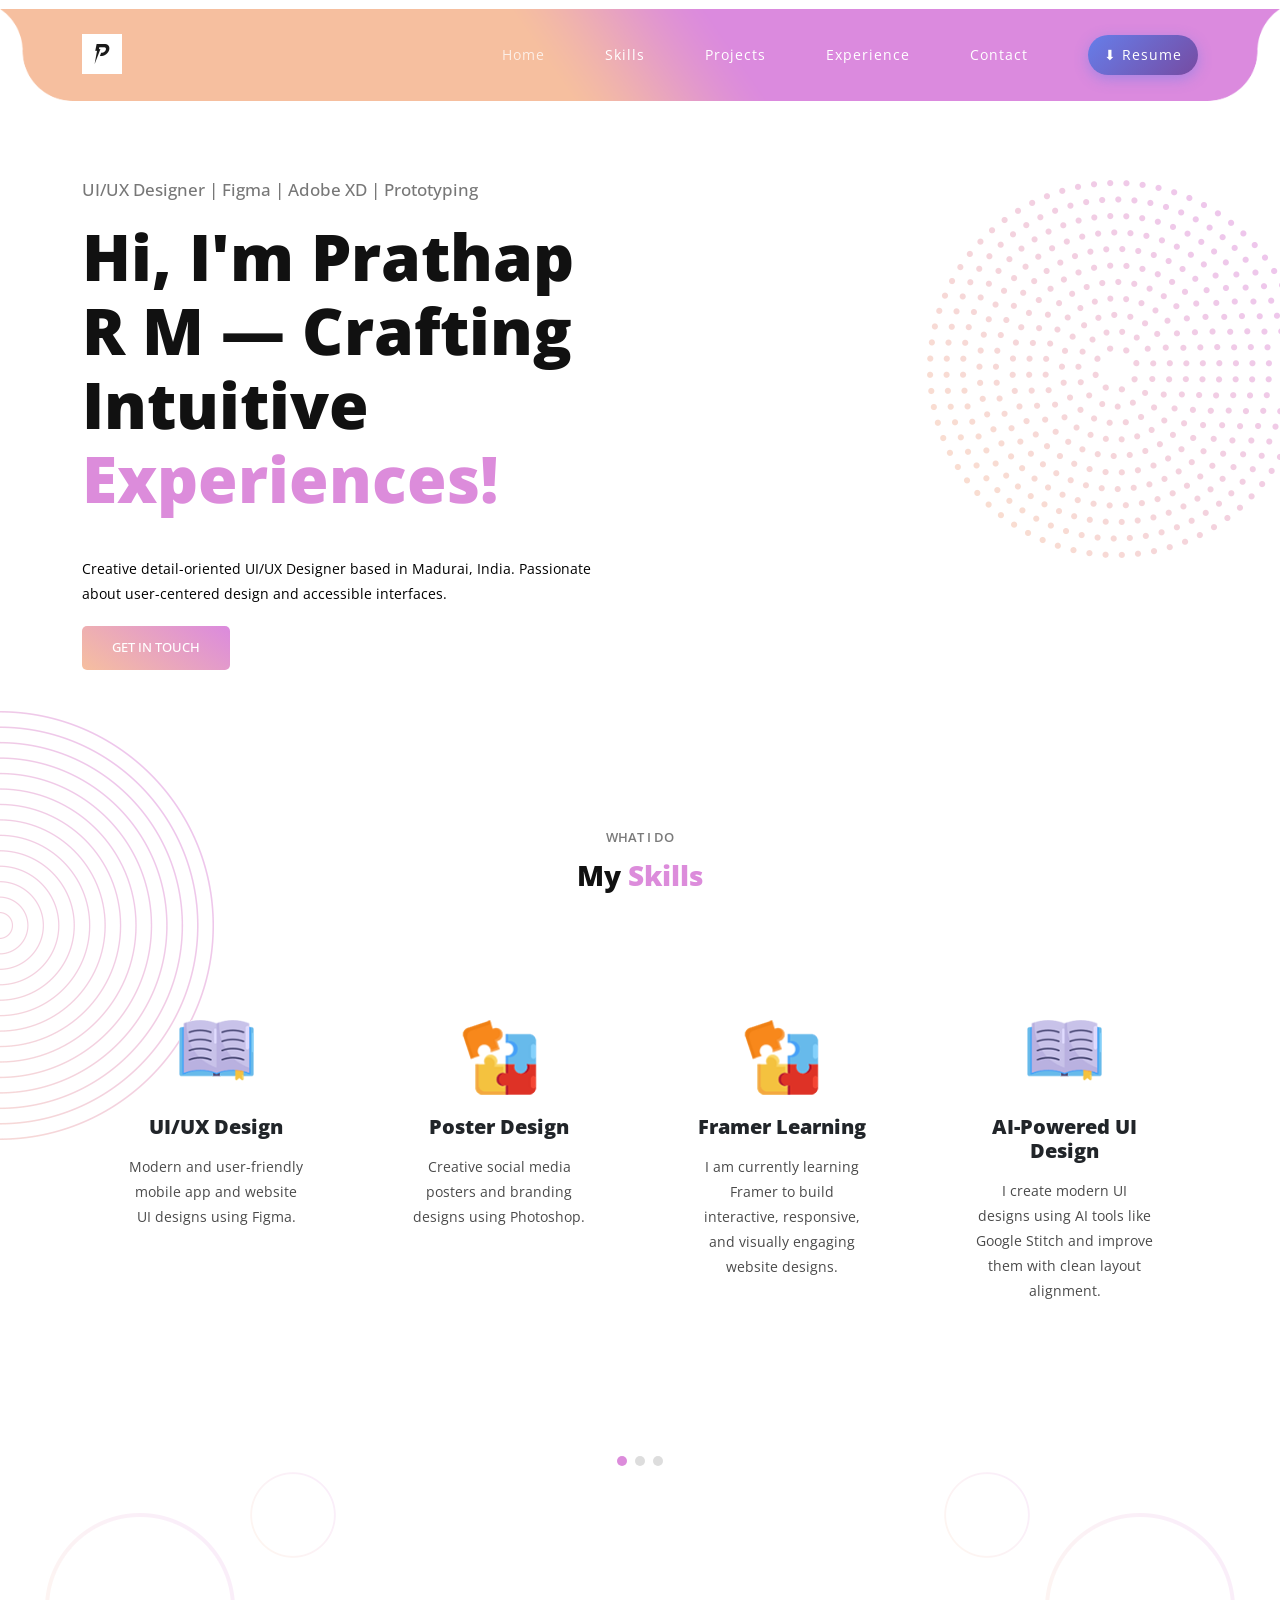
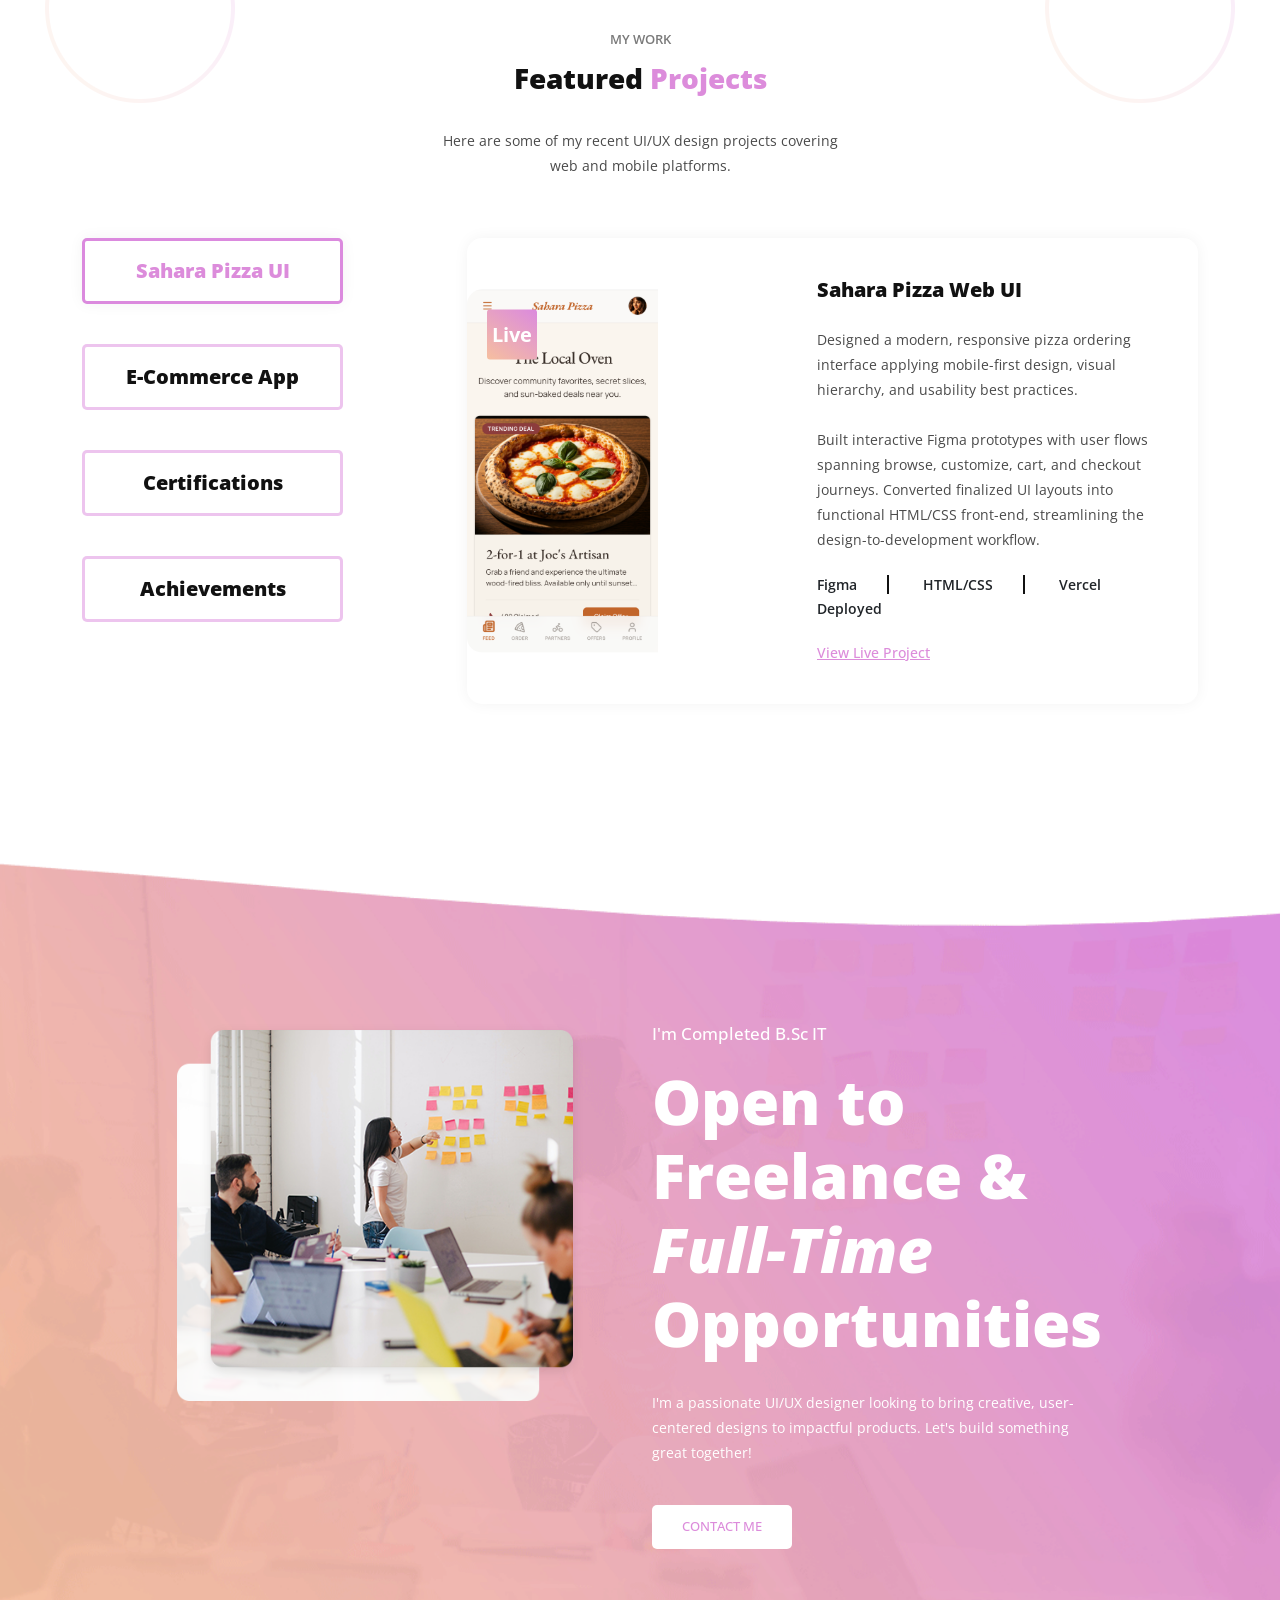
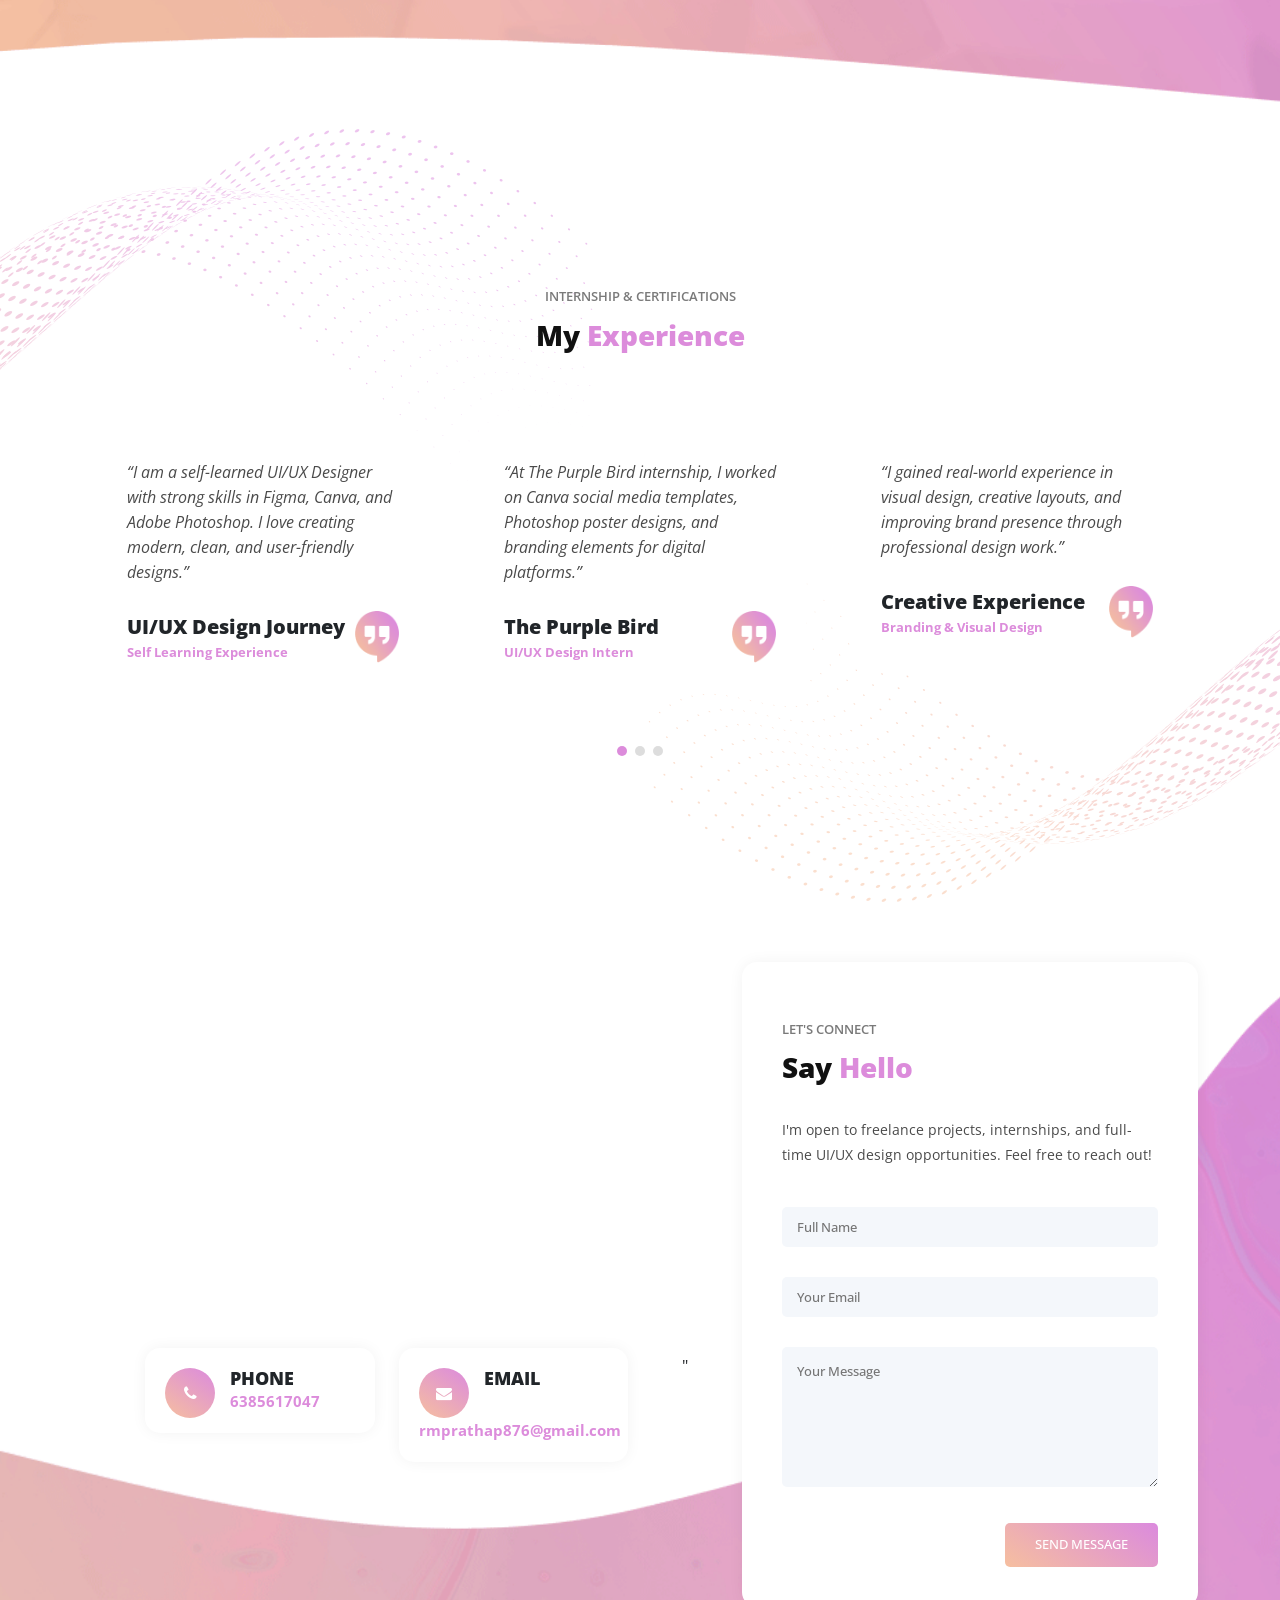
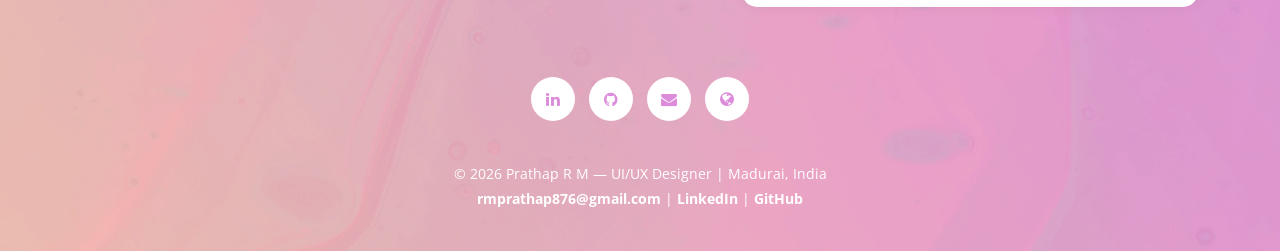
==== commit dc6e4660: "Update index.html" ====
--- a/index.html
+++ b/index.html
@@ -27,6 +27,7 @@
 https://templatemo.com/tm-573-eduwell
 
 -->
+    <link rel="icon" href="assets/images/p logo.jpg">
   </head>
 
 <body>
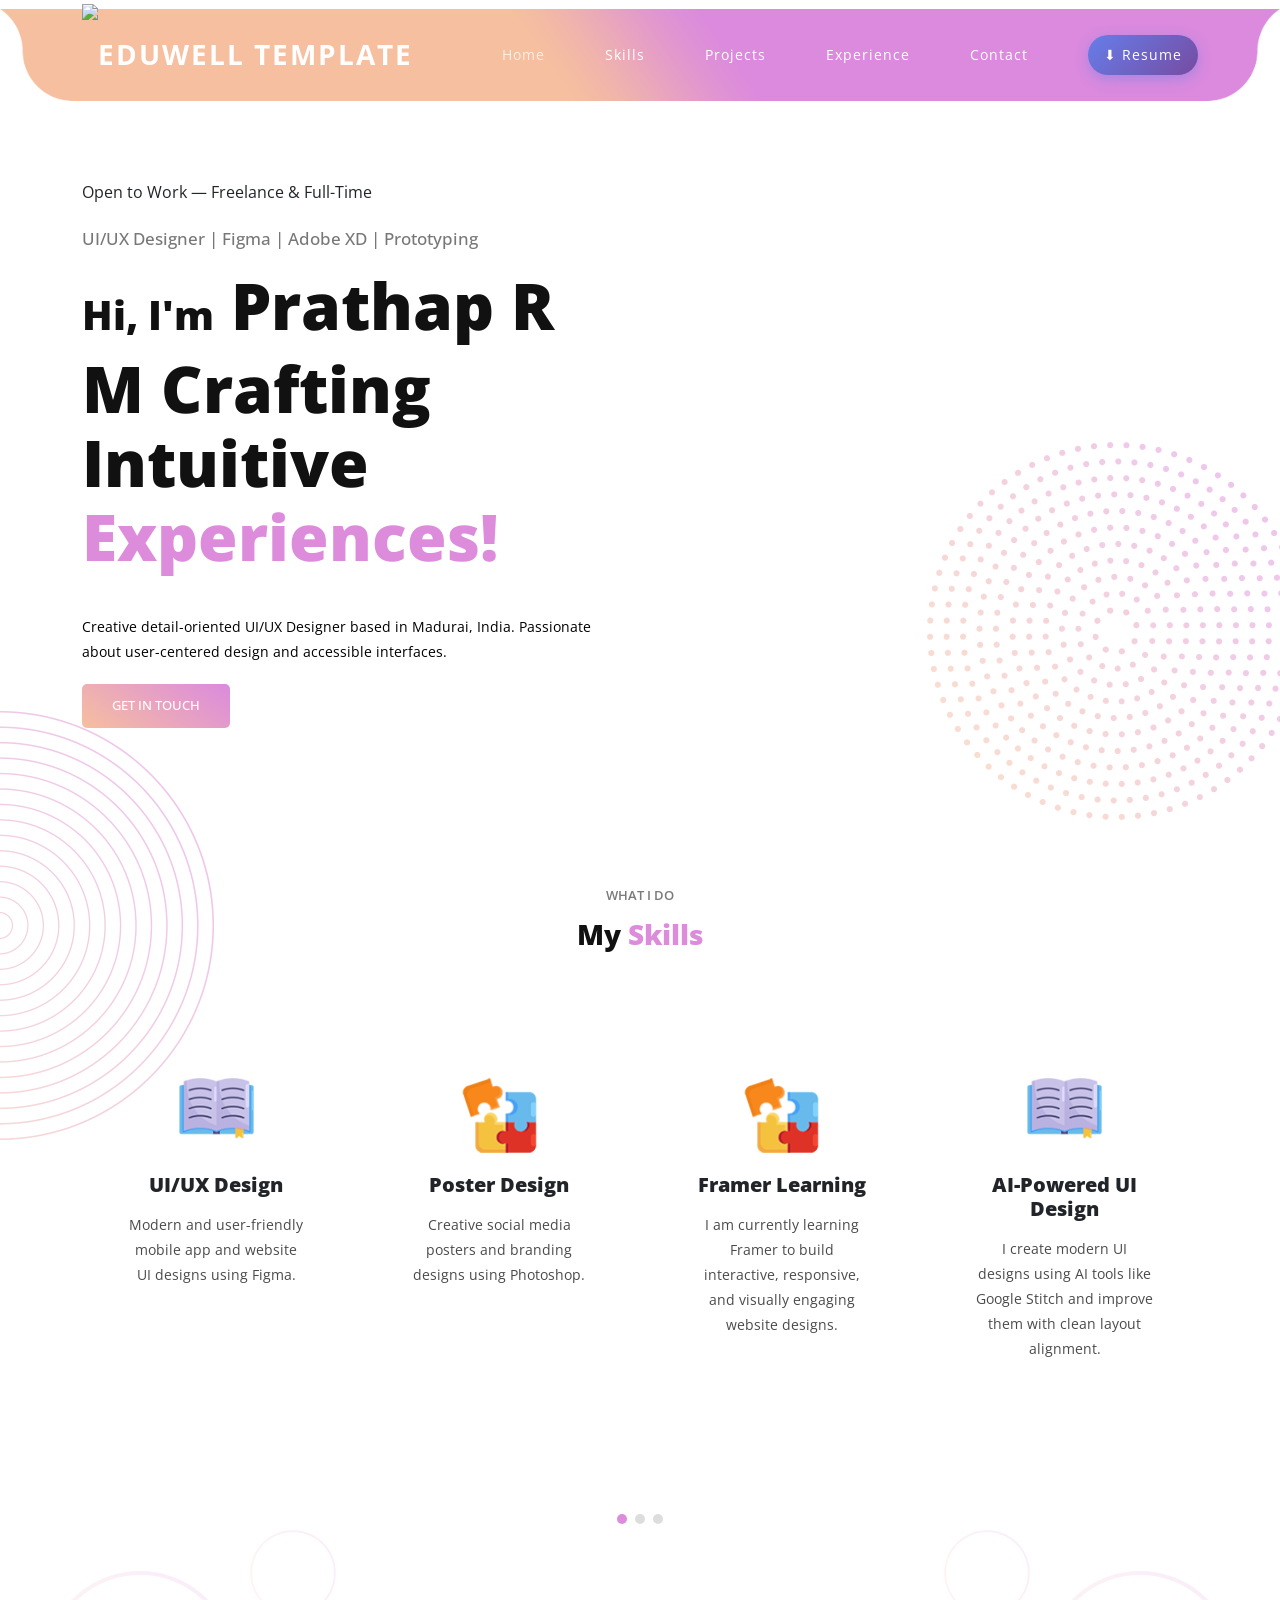
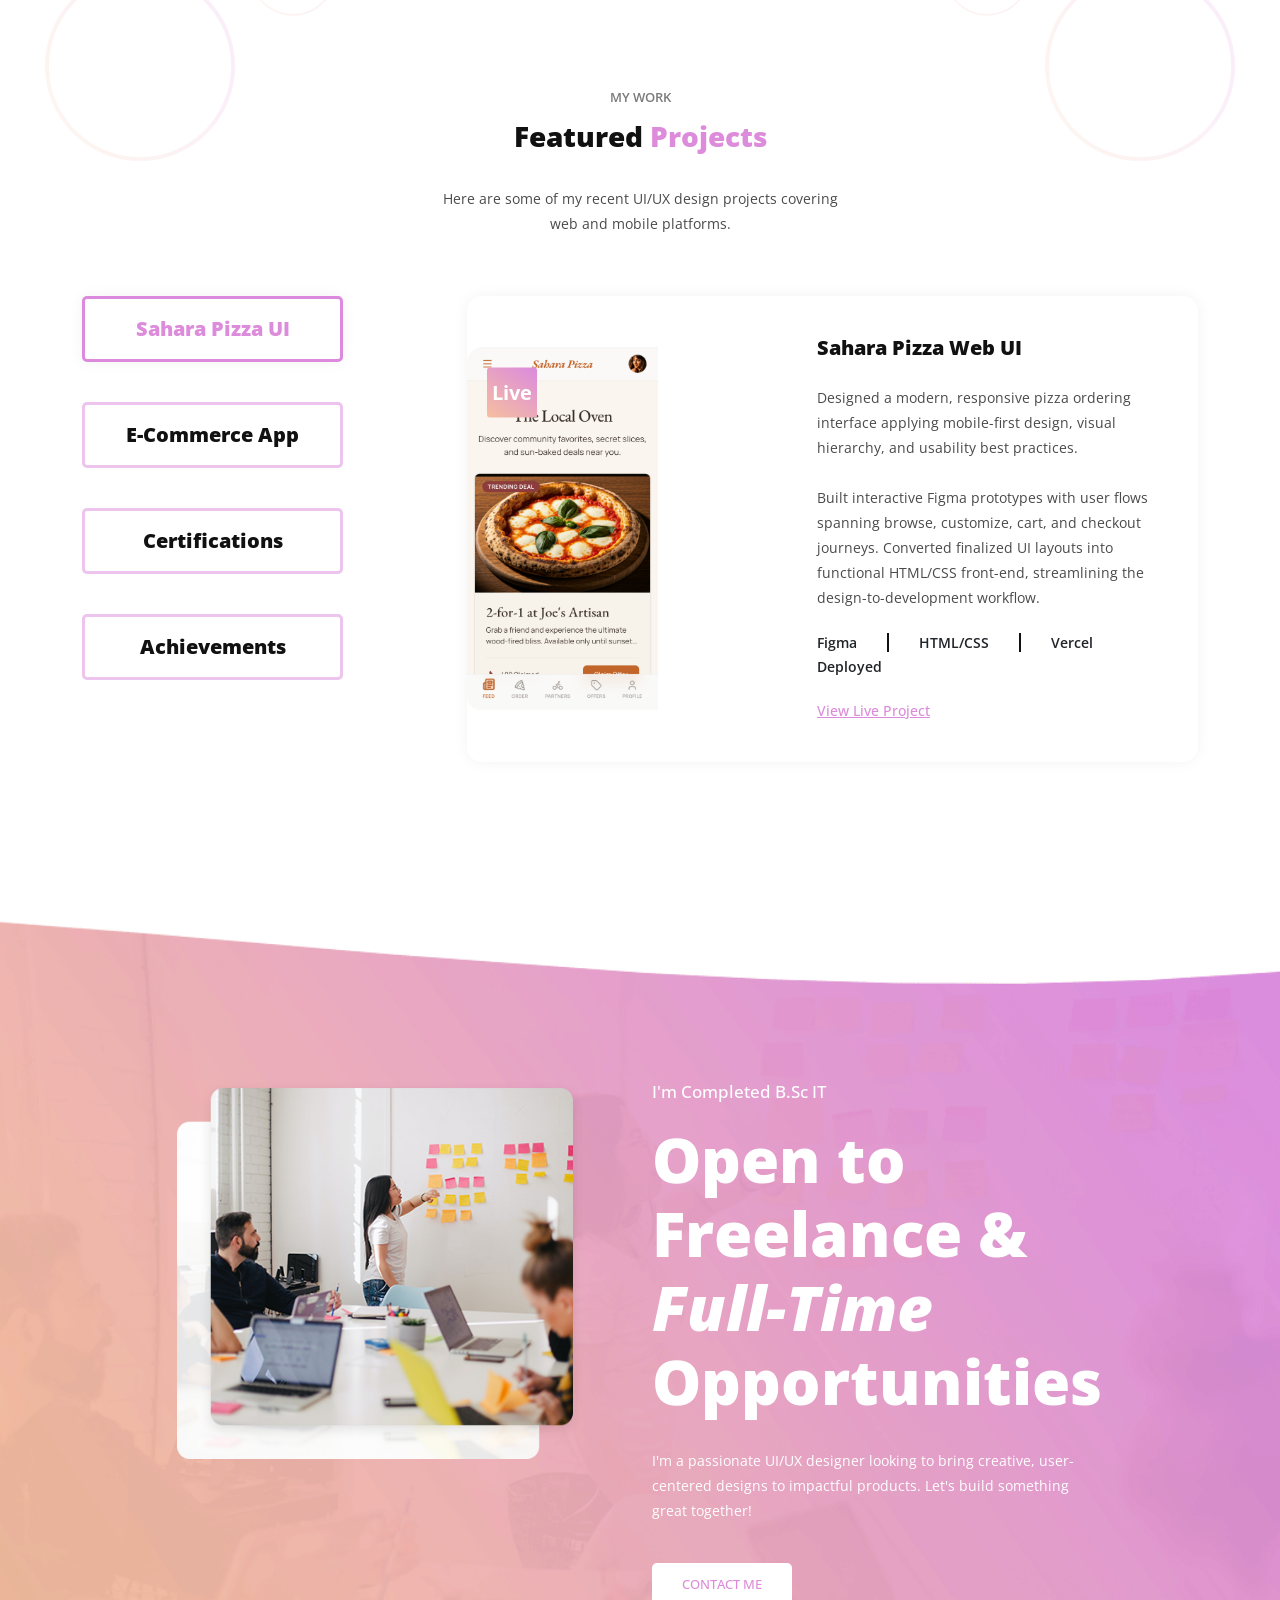
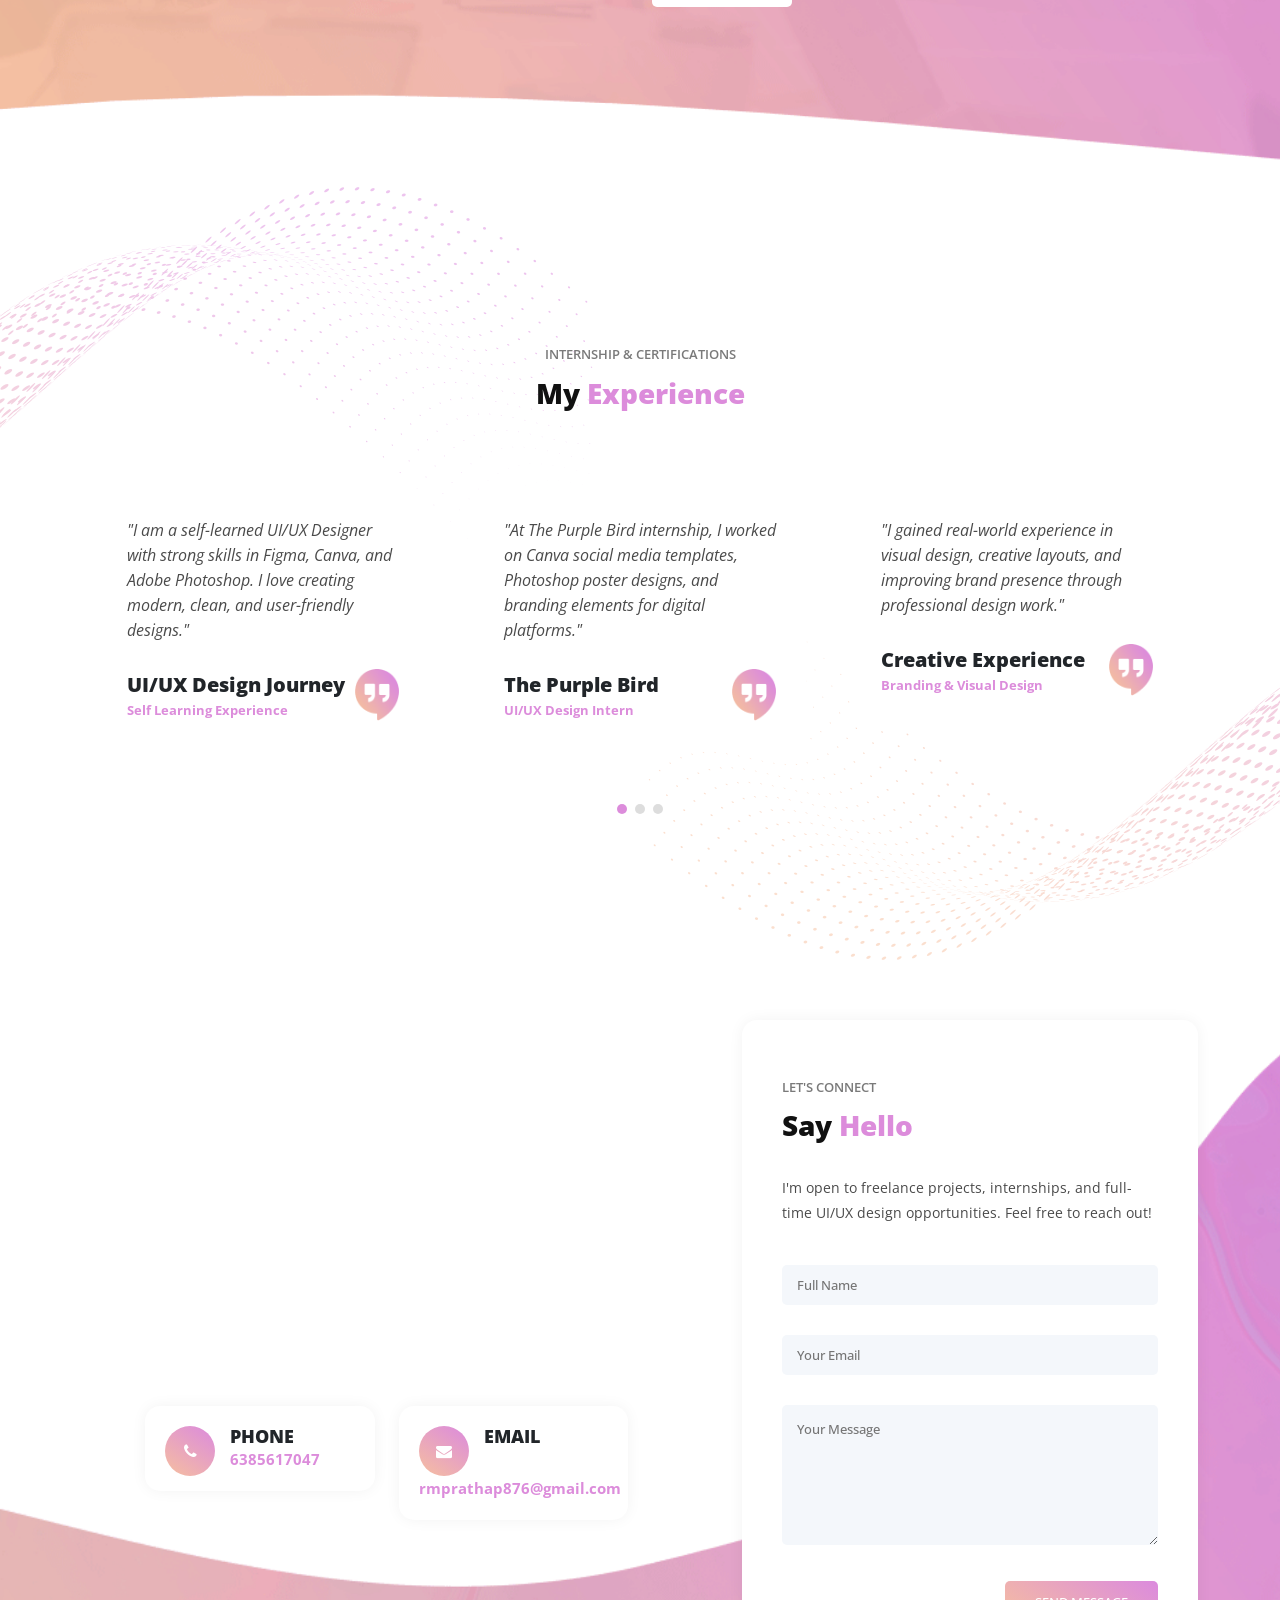
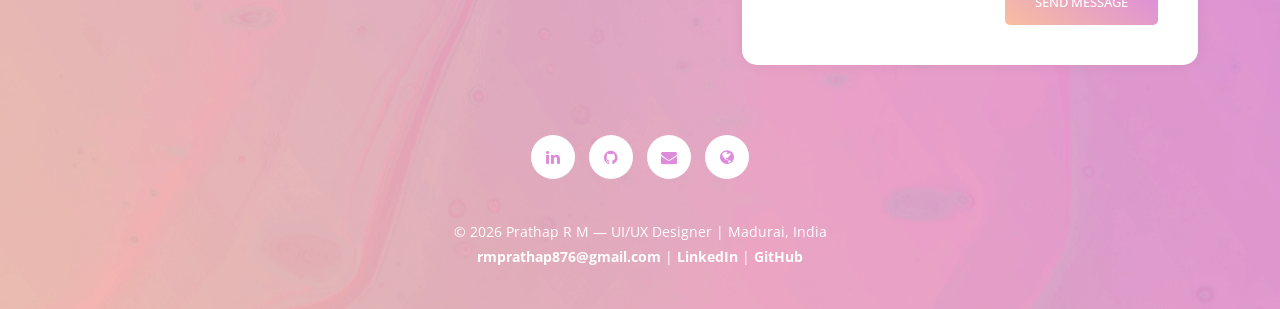
==== commit 27d8bc39: "Update index.html" ====
--- a/index.html
+++ b/index.html
@@ -14,24 +14,221 @@
     <!-- Bootstrap core CSS -->
     <link href="vendor/bootstrap/css/bootstrap.min.css" rel="stylesheet">
 
-
     <!-- Additional CSS Files -->
     <link rel="stylesheet" href="assets/css/fontawesome.css">
     <link rel="stylesheet" href="assets/css/templatemo-eduwell-style.css">
     <link rel="stylesheet" href="assets/css/owl.css">
     <link rel="stylesheet" href="assets/css/lightbox.css">
-<!--
-
-TemplateMo 573 EduWell
-
-https://templatemo.com/tm-573-eduwell
-
--->
+
     <link rel="icon" href="assets/images/p logo.jpg">
+
+    <style>
+      /* ============================================================
+         FADE + SLIDE-LEFT-TO-RIGHT ANIMATION SYSTEM
+         ============================================================ */
+
+      /* Base hidden state — all animated elements start here */
+      .anim-fade-slide {
+        opacity: 0;
+        transform: translateX(-48px);
+        transition:
+          opacity 0.75s cubic-bezier(0.22, 1, 0.36, 1),
+          transform 0.75s cubic-bezier(0.22, 1, 0.36, 1);
+        will-change: opacity, transform;
+      }
+
+      /* Visible state — added by IntersectionObserver */
+      .anim-fade-slide.is-visible {
+        opacity: 1;
+        transform: translateX(0);
+      }
+
+      /* Stagger delays for children inside a group */
+      .anim-fade-slide.delay-1  { transition-delay: 0.08s; }
+      .anim-fade-slide.delay-2  { transition-delay: 0.18s; }
+      .anim-fade-slide.delay-3  { transition-delay: 0.28s; }
+      .anim-fade-slide.delay-4  { transition-delay: 0.38s; }
+      .anim-fade-slide.delay-5  { transition-delay: 0.48s; }
+      .anim-fade-slide.delay-6  { transition-delay: 0.58s; }
+
+      /* Hero — special entrance: comes from slightly below + left */
+      .hero-anim {
+        opacity: 0;
+        transform: translate(-36px, 20px);
+        transition:
+          opacity 1s cubic-bezier(0.22, 1, 0.36, 1),
+          transform 1s cubic-bezier(0.22, 1, 0.36, 1);
+        will-change: opacity, transform;
+      }
+      .hero-anim.is-visible {
+        opacity: 1;
+        transform: translate(0, 0);
+      }
+      .hero-anim.delay-1 { transition-delay: 0.15s; }
+      .hero-anim.delay-2 { transition-delay: 0.30s; }
+      .hero-anim.delay-3 { transition-delay: 0.45s; }
+
+      /* Hero image — slides in from the right */
+      .hero-img-anim {
+        opacity: 0;
+        transform: translateX(56px);
+        transition:
+          opacity 1s cubic-bezier(0.22, 1, 0.36, 1),
+          transform 1s cubic-bezier(0.22, 1, 0.36, 1);
+        transition-delay: 0.35s;
+        will-change: opacity, transform;
+      }
+      .hero-img-anim.is-visible {
+        opacity: 1;
+        transform: translateX(0);
+      }
+
+      /* Section headings fade-up from left */
+      .anim-heading {
+        opacity: 0;
+        transform: translateX(-30px);
+        transition:
+          opacity 0.65s cubic-bezier(0.22, 1, 0.36, 1),
+          transform 0.65s cubic-bezier(0.22, 1, 0.36, 1);
+        will-change: opacity, transform;
+      }
+      .anim-heading.is-visible {
+        opacity: 1;
+        transform: translateX(0);
+      }
+
+      /* Cards / items inside carousels — JS will animate them on carousel ready */
+      .owl-item .service-item {
+        opacity: 0;
+        transform: translateX(-32px);
+        transition:
+          opacity 0.6s cubic-bezier(0.22, 1, 0.36, 1),
+          transform 0.6s cubic-bezier(0.22, 1, 0.36, 1);
+      }
+      .owl-item.active .service-item {
+        opacity: 1;
+        transform: translateX(0);
+      }
+
+      /* CTA section */
+      .cta-left-anim {
+        opacity: 0;
+        transform: translateX(-50px);
+        transition:
+          opacity 0.8s cubic-bezier(0.22, 1, 0.36, 1),
+          transform 0.8s cubic-bezier(0.22, 1, 0.36, 1);
+      }
+      .cta-left-anim.is-visible { opacity: 1; transform: translateX(0); }
+
+      .cta-right-anim {
+        opacity: 0;
+        transform: translateX(50px);
+        transition:
+          opacity 0.8s cubic-bezier(0.22, 1, 0.36, 1),
+          transform 0.8s cubic-bezier(0.22, 1, 0.36, 1);
+        transition-delay: 0.15s;
+      }
+      .cta-right-anim.is-visible { opacity: 1; transform: translateX(0); }
+
+      /* Testimonial cards */
+      .owl-testimonials .owl-item .item {
+        opacity: 0;
+        transform: translateX(-28px);
+        transition:
+          opacity 0.55s cubic-bezier(0.22, 1, 0.36, 1),
+          transform 0.55s cubic-bezier(0.22, 1, 0.36, 1);
+      }
+      .owl-testimonials .owl-item.active .item {
+        opacity: 1;
+        transform: translateX(0);
+      }
+
+      /* Contact form + map */
+      .contact-map-anim {
+        opacity: 0;
+        transform: translateX(-40px);
+        transition:
+          opacity 0.8s cubic-bezier(0.22, 1, 0.36, 1),
+          transform 0.8s cubic-bezier(0.22, 1, 0.36, 1);
+      }
+      .contact-map-anim.is-visible { opacity: 1; transform: translateX(0); }
+
+      .contact-form-anim {
+        opacity: 0;
+        transform: translateX(40px);
+        transition:
+          opacity 0.8s cubic-bezier(0.22, 1, 0.36, 1),
+          transform 0.8s cubic-bezier(0.22, 1, 0.36, 1);
+        transition-delay: 0.15s;
+      }
+      .contact-form-anim.is-visible { opacity: 1; transform: translateX(0); }
+
+      /* Nav links fade in from top */
+      .main-nav .nav li {
+        opacity: 0;
+        transform: translateY(-12px);
+        animation: navFadeIn 0.5s cubic-bezier(0.22, 1, 0.36, 1) forwards;
+      }
+      .main-nav .nav li:nth-child(1) { animation-delay: 0.1s; }
+      .main-nav .nav li:nth-child(2) { animation-delay: 0.18s; }
+      .main-nav .nav li:nth-child(3) { animation-delay: 0.26s; }
+      .main-nav .nav li:nth-child(4) { animation-delay: 0.34s; }
+      .main-nav .nav li:nth-child(5) { animation-delay: 0.42s; }
+      .main-nav .nav li:nth-child(6) { animation-delay: 0.50s; }
+
+      @keyframes navFadeIn {
+        to { opacity: 1; transform: translateY(0); }
+      }
+
+      /* Social icons row */
+      .social-icons li {
+        opacity: 0;
+        transform: translateX(-20px);
+        transition:
+          opacity 0.5s cubic-bezier(0.22, 1, 0.36, 1),
+          transform 0.5s cubic-bezier(0.22, 1, 0.36, 1);
+      }
+      .social-icons.is-visible li:nth-child(1) { opacity:1; transform:translateX(0); transition-delay:0.05s; }
+      .social-icons.is-visible li:nth-child(2) { opacity:1; transform:translateX(0); transition-delay:0.15s; }
+      .social-icons.is-visible li:nth-child(3) { opacity:1; transform:translateX(0); transition-delay:0.25s; }
+      .social-icons.is-visible li:nth-child(4) { opacity:1; transform:translateX(0); transition-delay:0.35s; }
+
+      /* Project tab menu items */
+      .naccs .menu div {
+        opacity: 0;
+        transform: translateX(-24px);
+        transition:
+          opacity 0.55s cubic-bezier(0.22, 1, 0.36, 1),
+          transform 0.55s cubic-bezier(0.22, 1, 0.36, 1);
+      }
+      .naccs.is-visible .menu div:nth-child(1) { opacity:1; transform:translateX(0); transition-delay:0.05s; }
+      .naccs.is-visible .menu div:nth-child(2) { opacity:1; transform:translateX(0); transition-delay:0.15s; }
+      .naccs.is-visible .menu div:nth-child(3) { opacity:1; transform:translateX(0); transition-delay:0.25s; }
+      .naccs.is-visible .menu div:nth-child(4) { opacity:1; transform:translateX(0); transition-delay:0.35s; }
+
+      /* Project content panel */
+      .naccs .nacc li.active > div {
+        animation: panelSlide 0.65s cubic-bezier(0.22, 1, 0.36, 1) both;
+      }
+      @keyframes panelSlide {
+        from { opacity: 0; transform: translateX(-30px); }
+        to   { opacity: 1; transform: translateX(0); }
+      }
+
+      /* Footer copyright */
+      .copyright {
+        opacity: 0;
+        transform: translateX(-20px);
+        transition:
+          opacity 0.7s cubic-bezier(0.22, 1, 0.36, 1),
+          transform 0.7s cubic-bezier(0.22, 1, 0.36, 1);
+        transition-delay: 0.2s;
+      }
+      .copyright.is-visible { opacity:1; transform:translateX(0); }
+    </style>
   </head>
 
 <body>
-
 
   <!-- ***** Header Area Start ***** -->
   <header class="header-area header-sticky">
@@ -39,28 +236,18 @@
           <div class="row">
               <div class="col-12">
                   <nav class="main-nav">
-                      <!-- ***** Logo Start ***** -->
-                                         
-                         <a href="index.html" class="logo">
-                          <img src="assets/images/p logo.jpg" width="50px" height="40px"  alt="EduWell Template">
-                      </a> 
-                 
-                     
- 
-                      <!-- ***** Logo End ***** -->
-                      <!-- ***** Menu Start ***** -->
+                      <a href="index.html" class="logo">
+                          <img src="assets/images/name_logo..png" width="100px" height="90px" alt="EduWell Template">
+                      </a>
                       <ul class="nav">
                           <li class="scroll-to-section"><a href="#top" class="active">Home</a></li>
                           <li class="scroll-to-section"><a href="#services">Skills</a></li>
                           <li class="scroll-to-section"><a href="#courses">Projects</a></li>
-                          <li class="scroll-to-section"><a href="#testimonials">Experience</a></li> 
+                          <li class="scroll-to-section"><a href="#testimonials">Experience</a></li>
                           <li class="scroll-to-section"><a href="#contact-section">Contact</a></li>
-                          <li><a href="Prathap R M resume.pdf"download="Prathap R M resume.pdf"class="resume-download-btn">⬇ Resume</a></li> 
-                      </ul>        
-                      <a class='menu-trigger'>
-                          <span>Menu</span>
-                      </a>
-                      <!-- ***** Menu End ***** -->
+                          <li><a href="Prathap R M resume.pdf" download="Prathap R M resume.pdf" class="resume-download-btn">⬇ Resume</a></li>
+                      </ul>
+                      <a class='menu-trigger'><span>Menu</span></a>
                   </nav>
               </div>
           </div>
@@ -69,147 +256,85 @@
   <!-- ***** Header Area End ***** -->
 
   <!-- ***** Main Banner Area Start ***** -->
-  <section class="main-banner" id="top">
+  <!-- <section class="main-banner" id="top">
+    
     <div class="container">
+       <div class="otw-badge hero-anim delay-1">
+              <span class="otw-dot"></span>
+              Open to Work — Freelance &amp; Full-Time
+            </div>
       <div class="row">
+       
         <div class="col-lg-6 align-self-center">
+          
           <div class="header-text">
-            <h6>UI/UX Designer | Figma | Adobe XD | Prototyping</h6>
-            <h2>Hi, I'm Prathap R M — Crafting Intuitive <em>Experiences!</em></h2>
-            <p style="color:#000000; margin-bottom:20px;">Creative detail-oriented UI/UX Designer based in Madurai, India. Passionate about user-centered design and accessible interfaces.</p>
-            <div class="main-button-gradient">
+            <h6 class="hero-anim delay-1">UI/UX Designer | Figma | Adobe XD | Prototyping</h6>
+            <h2 class="hero-anim delay-2"><span style="font-size: 2.5rem;">Hi, I'm</span> Prathap R M  Crafting Intuitive <em>Experiences!</em></h2>
+            <p class="hero-anim delay-3" style="color:#000000; margin-bottom:20px;">Creative detail-oriented UI/UX Designer based in Madurai, India. Passionate about user-centered design and accessible interfaces.</p>
+            <div class="main-button-gradient hero-anim ">
               <div class="scroll-to-section"><a href="#contact-section">Get In Touch</a></div>
             </div>
           </div>
         </div>
         <div class="col-lg-6">
-          <div class="right-image">
+          <div class="right-image hero-img-anim">
             <img src="assets/images/profile.png" alt="">
           </div>
         </div>
       </div>
     </div>
-  </section>
+  </section> -->
   <!-- ***** Main Banner Area End ***** -->
-   <section class="services" id="services">
+<!-- ***** Main Banner Area Start ***** -->
+<section class="main-banner" id="top">
+  <div class="container">
+    <div class="row align-items-center">
+      <div class="col-lg-6 align-self-center">
+        <div class="header-text">
+          <div class="otw-badge hero-anim delay-1" style="margin-bottom: 25px;" >
+            <span class="otw-dot"></span>
+            Open to Work — Freelance &amp; Full-Time
+          </div>
+          <h6 class="hero-anim delay-1">UI/UX Designer | Figma | Adobe XD | Prototyping</h6>
+          <h2 class="hero-anim delay-2"><span style="font-size: 2.5rem;">Hi, I'm</span> Prathap R M  Crafting Intuitive <em>Experiences!</em></h2>
+          <p class="hero-anim delay-3" style="color:#000000; margin-bottom:20px;">Creative detail-oriented UI/UX Designer based in Madurai, India. Passionate about user-centered design and accessible interfaces.</p>
+          <div class="main-button-gradient hero-anim">
+            <div class="scroll-to-section"><a href="#contact-section">Get In Touch</a></div>
+          </div>
+        </div>
+      </div>
+      <div class="col-lg-6">
+        <div class="right-image hero-img-anim">
+          <img src="assets/images/profile.png" alt="">
+        </div>
+      </div>
+    </div>
+  </div>
+</section>
+<!-- ***** Main Banner Area End ***** -->
+  <section class="services" id="services">
     <div class="container">
       <div class="row">
         <div class="col-lg-12">
-          <div class="section-heading">
+          <div class="section-heading anim-heading">
             <h6>What I Do</h6>
             <h4>My <em>Skills</em></h4>
           </div>
         </div>
         <div class="col-lg-12">
           <div class="owl-service-item owl-carousel">
-            <div class="item">
-              <div class="service-item">
-                <div class="icon">
-                  <img src="assets/images/service-icon-01.png" alt="">
-                </div>
-                <h4>UI/UX Design</h4>
-                <p>Modern and user-friendly mobile app and website UI designs using Figma.</p>
-              </div>
-               </div>
-            <div class="item">
-              <div class="service-item">
-                <div class="icon">
-                  <img src="assets/images/service-icon-04.png" alt="">
-                </div>
-                <h4>Poster Design</h4>
-                <p>Creative social media posters and branding designs using Photoshop.</p>
-              </div>
-            </div>
-            <div class="item">
-              <div class="service-item">
-                <div class="icon">
-                  <img src="assets/images/service-icon-04.png" alt="">
-                </div>
-                <h4>Framer Learning</h4>
-                <p>I am currently learning Framer to build interactive, responsive, and visually engaging website designs.</p>
-              </div>
-            </div>
-            <div class="item">
-              <div class="service-item">
-                <div class="icon">
-                  <img src="assets/images/service-icon-01.png" alt="">
-                </div>
-                <h4>AI-Powered UI Design</h4>
-                <p>I create modern UI designs using AI tools like Google Stitch and improve them with clean layout alignment.</p>
-              </div>
-            </div>
-            <div class="item">
-              <div class="service-item">
-                <div class="icon">
-                  <img src="assets/images/service-icon-02.png" alt="">
-                </div>
-                <h4>Design to Code</h4>
-                <p>I import AI-generated designs into Google AI Studio and convert them into responsive HTML, CSS, and UI code.</p>
-              </div>
-            </div>
-            <div class="item">
-              <div class="service-item">
-                <div class="icon">
-                  <img src="assets/images/service-icon-03.png" alt="">
-                </div>
-                <h4>Figma UI Enhancement</h4>
-                <p>I refine AI-generated layouts in Figma by improving spacing, alignment, colors, and user flow.</p>
-              </div>
-            </div>
-            <div class="item">
-              <div class="service-item">
-                <div class="icon">
-                  <img src="assets/images/service-icon-04.png" alt="">
-                </div>
-                <h4>Creative Web Interfaces</h4>
-                <p>I design stylish landing pages, dashboards, and website interfaces with a modern visual style.</p>
-              </div>
-            </div>
-            <div class="item">
-              <div class="service-item">
-                <div class="icon">
-                  <img src="assets/images/service-icon-01.png" alt="">
-                </div>
-                <h4>Framer Learning</h4>
-                <p>I am currently learning Framer to build interactive, responsive, and visually engaging website designs.</p>
-              </div>
-            </div>
-            <div class="item">
-              <div class="service-item">
-                <div class="icon">
-                  <img src="assets/images/service-icon-02.png" alt="">
-                </div>
-                <h4>Creative Ideas</h4>
-                <p>Aenean bibendum consectetur ex eu porttitor. Pellentesque id ultrices metus.</p>
-              </div>
-            </div>
-            <div class="item">
-              <div class="service-item">
-                <div class="icon">
-                  <img src="assets/images/service-icon-03.png" alt="">
-                </div>
-                <h4>Adobe XD Design</h4>
-                <p>I create clean and user-friendly mobile app and website UI designs using Adobe XD with proper layout and user flow.</p>
-              </div>
-            </div>
-            <div class="item">
-              <div class="service-item">
-                <div class="icon">
-                  <img src="assets/images/service-icon-04.png" alt="">
-                </div>
-                <h4>Canva Creative Design</h4>
-                <p>I design social media posts, presentations, posters, and marketing creatives using Canva with a modern visual style.</p>
-              </div>
-            </div>
-            <div class="item">
-              <div class="service-item">
-                <div class="icon">
-                  <img src="assets/images/service-icon-04.png" alt="">
-                </div>
-                <h4>Design Tools & Creative Skills</h4>
-                <p>I have experience using Adobe XD and Canva for UI and creative designs, and I am currently learning Framer to improve my interactive web design skills.</p>
-              </div>
-            </div>
+            <div class="item"><div class="service-item"><div class="icon"><img src="assets/images/service-icon-01.png" alt=""></div><h4>UI/UX Design</h4><p>Modern and user-friendly mobile app and website UI designs using Figma.</p></div></div>
+            <div class="item"><div class="service-item"><div class="icon"><img src="assets/images/service-icon-04.png" alt=""></div><h4>Poster Design</h4><p>Creative social media posters and branding designs using Photoshop.</p></div></div>
+            <div class="item"><div class="service-item"><div class="icon"><img src="assets/images/service-icon-04.png" alt=""></div><h4>Framer Learning</h4><p>I am currently learning Framer to build interactive, responsive, and visually engaging website designs.</p></div></div>
+            <div class="item"><div class="service-item"><div class="icon"><img src="assets/images/service-icon-01.png" alt=""></div><h4>AI-Powered UI Design</h4><p>I create modern UI designs using AI tools like Google Stitch and improve them with clean layout alignment.</p></div></div>
+            <div class="item"><div class="service-item"><div class="icon"><img src="assets/images/service-icon-02.png" alt=""></div><h4>Design to Code</h4><p>I import AI-generated designs into Google AI Studio and convert them into responsive HTML, CSS, and UI code.</p></div></div>
+            <div class="item"><div class="service-item"><div class="icon"><img src="assets/images/service-icon-03.png" alt=""></div><h4>Figma UI Enhancement</h4><p>I refine AI-generated layouts in Figma by improving spacing, alignment, colors, and user flow.</p></div></div>
+            <div class="item"><div class="service-item"><div class="icon"><img src="assets/images/service-icon-04.png" alt=""></div><h4>Creative Web Interfaces</h4><p>I design stylish landing pages, dashboards, and website interfaces with a modern visual style.</p></div></div>
+            <div class="item"><div class="service-item"><div class="icon"><img src="assets/images/service-icon-01.png" alt=""></div><h4>Framer Learning</h4><p>I am currently learning Framer to build interactive, responsive, and visually engaging website designs.</p></div></div>
+            <div class="item"><div class="service-item"><div class="icon"><img src="assets/images/service-icon-02.png" alt=""></div><h4>Creative Ideas</h4><p>Aenean bibendum consectetur ex eu porttitor. Pellentesque id ultrices metus.</p></div></div>
+            <div class="item"><div class="service-item"><div class="icon"><img src="assets/images/service-icon-03.png" alt=""></div><h4>Adobe XD Design</h4><p>I create clean and user-friendly mobile app and website UI designs using Adobe XD with proper layout and user flow.</p></div></div>
+            <div class="item"><div class="service-item"><div class="icon"><img src="assets/images/service-icon-04.png" alt=""></div><h4>Canva Creative Design</h4><p>I design social media posts, presentations, posters, and marketing creatives using Canva with a modern visual style.</p></div></div>
+            <div class="item"><div class="service-item"><div class="icon"><img src="assets/images/service-icon-04.png" alt=""></div><h4>Design Tools & Creative Skills</h4><p>I have experience using Adobe XD and Canva for UI and creative designs, and I am currently learning Framer to improve my interactive web design skills.</p></div></div>
           </div>
         </div>
       </div>
@@ -220,7 +345,7 @@
     <div class="container">
       <div class="row">
         <div class="col-lg-6 offset-lg-3">
-          <div class="section-heading">
+          <div class="section-heading anim-heading">
             <h6>MY WORK</h6>
             <h4>Featured <em>Projects</em></h4>
             <p>Here are some of my recent UI/UX design projects covering web and mobile platforms.</p>
@@ -248,33 +373,23 @@
                         </div>
                         <div class="right-content">
                           <h4>Sahara Pizza Web UI</h4>
-                          <p>Designed a modern, responsive pizza ordering interface applying mobile-first design, visual hierarchy, and usability best practices.
-                          <br><br>Built interactive Figma prototypes with user flows spanning browse, customize, cart, and checkout journeys. Converted finalized UI layouts into functional HTML/CSS front-end, streamlining the design-to-development workflow.</p>
-                          <span>Figma</span>
-                          <span>HTML/CSS</span>
-                          <span class="last-span">Vercel Deployed</span>
-                          <div class="text-button">
-                            <a href="https://sahara-pizza.vercel.app" target="_blank">View Live Project</a>
-                          </div>
+                          <p>Designed a modern, responsive pizza ordering interface applying mobile-first design, visual hierarchy, and usability best practices.<br><br>Built interactive Figma prototypes with user flows spanning browse, customize, cart, and checkout journeys. Converted finalized UI layouts into functional HTML/CSS front-end, streamlining the design-to-development workflow.</p>
+                          <span>Figma</span><span>HTML/CSS</span><span class="last-span">Vercel Deployed</span>
+                          <div class="text-button"><a href="https://sahara-pizza.vercel.app" target="_blank">View Live Project</a></div>
                         </div>
                       </div>
                     </li>
                     <li>
                       <div>
                         <div class="left-image">
-                          <img src="assets/images/home page.png" alt=""  width="300px" height="363px">
+                          <img src="assets/images/home page.png" alt="" width="300px" height="363px">
                           <div class="price"><h6>Figma</h6></div>
                         </div>
                         <div class="right-content">
                           <h4>E-Commerce Mobile App UI</h4>
-                          <p>Designed a full-featured clothing shopping mobile app with wireframes, high-fidelity screens, and interactive prototypes covering 15+ unique screens.
-                          <br><br>Developed a consistent design system with defined typography scale, color palette, spacing tokens, and component library. Improved navigation flows and information architecture for an intuitive, accessible shopping experience.</p>
-                          <span>Wireframes</span>
-                          <span>Hi-Fi Screens</span>
-                          <span class="last-span">Design System</span>
-                          <div class="text-button">
-                            <a href="https://www.figma.com/proto/lvTFAJJiKW7V5f2c04gDTK/Shoppie?node-id=4-5&t=PrLeg6twp0qYXB5u-1&starting-point-node-id=1%3A2">Request Figma Link</a>
-                          </div>
+                          <p>Designed a full-featured clothing shopping mobile app with wireframes, high-fidelity screens, and interactive prototypes covering 15+ unique screens.<br><br>Developed a consistent design system with defined typography scale, color palette, spacing tokens, and component library. Improved navigation flows and information architecture for an intuitive, accessible shopping experience.</p>
+                          <span>Wireframes</span><span>Hi-Fi Screens</span><span class="last-span">Design System</span>
+                          <div class="text-button"><a href="https://www.figma.com/proto/lvTFAJJiKW7V5f2c04gDTK/Shoppie?node-id=4-5&t=PrLeg6twp0qYXB5u-1&starting-point-node-id=1%3A2">Request Figma Link</a></div>
                         </div>
                       </div>
                     </li>
@@ -286,21 +401,14 @@
                         </div>
                         <div class="right-content">
                           <h4>Certifications</h4>
-                          <p><h4>Internships & Certifications</h4>
-                            <p>• UI/UX Design Internship — The Purple Bird (Canva Templates · Poster Design · Branding Elements · Creative Visual Content)<br>
-                            • Internship Program — Cognifyz Technologies (Project Workflow · Technical Skills · Real-Time Task Experience)<br>
-                            • Adobe XD for UI/UX Design — Learning & Practice Projects<br>
-                            • Canva Creative Design — Social Media & Marketing Design Experience<br>
-                            • Framer — Currently Learning Interactive Website Design
-                          </p>
-                        <span>Professional Experience The Purble Bird</span>
-                          <span>Cognifyz Technologies</span>
-                          <span>Oracle</span>
-                          <span>Naan Mudhalvan</span>
-                          <span class="last-span"></span>
-                          <div class="text-button">
-                            <a href="https://linkedin.com/in/prathap01" target="_blank">View LinkedIn</a>
-                          </div>
+                          <h4>Internships & Certifications</h4>
+                          <p>• UI/UX Design Internship — The Purple Bird (Canva Templates · Poster Design · Branding Elements · Creative Visual Content)<br>
+                          • Internship Program — Cognifyz Technologies (Project Workflow · Technical Skills · Real-Time Task Experience)<br>
+                          • Adobe XD for UI/UX Design — Learning & Practice Projects<br>
+                          • Canva Creative Design — Social Media & Marketing Design Experience<br>
+                          • Framer — Currently Learning Interactive Website Design</p>
+                          <span>Professional Experience The Purble Bird</span><span>Cognifyz Technologies</span><span>Oracle</span><span>Naan Mudhalvan</span><span class="last-span"></span>
+                          <div class="text-button"><a href="https://linkedin.com/in/prathap01" target="_blank">View LinkedIn</a></div>
                         </div>
                       </div>
                     </li>
@@ -316,14 +424,12 @@
                           • Launched a fully functional responsive web UI (Sahara Pizza) live on Vercel — end-to-end from wireframe to deployment<br>
                           • Built and prototyped a complete mobile e-commerce app UI covering 15+ unique screens in Figma<br>
                           • Maintained 100% on-time delivery of all internship project milestones across a 3-month engagement</p>
-                        <span class="last-span">100% On-Time</span>
-                          <div class="text-button">
-                            <a href="https://github.com/rmprathap876-jpg" target="_blank">View GitHub</a>
-                          </div>
+                          <span class="last-span">100% On-Time</span>
+                          <div class="text-button"><a href="https://github.com/rmprathap876-jpg" target="_blank">View GitHub</a></div>
                         </div>
                       </div>
-                      </li>
-                    </ul>
+                    </li>
+                  </ul>
                 </div>
               </div>
             </div>
@@ -337,115 +443,61 @@
     <div class="container">
       <div class="row">
         <div class="col-lg-5 offset-lg-1">
-          <div class="left-image">
+          <div class="left-image cta-left-anim">
             <img src="assets/images/cta-left-image.png" alt="">
           </div>
         </div>
-        <div class="col-lg-5 align-self-center">
+        <div class="col-lg-5 align-self-center cta-right-anim">
           <h6>I'm Completed B.Sc IT</h6>
           <h4>Open to Freelance &amp; <em>Full-Time</em> Opportunities</h4>
           <p>I'm a passionate UI/UX designer looking to bring creative, user-centered designs to impactful products. Let's build something great together!</p>
-          <div class="white-button">
-            <a href="#contact-section">Contact Me</a>
-          </div>
+          <div class="white-button"><a href="#contact-section">Contact Me</a></div>
         </div>
       </div>
     </div>
   </section>
 
- <section class="testimonials" id="testimonials">
-  <div class="container">
-    <div class="row">
-
-      <div class="col-lg-12">
-        <div class="section-heading">
-          <h6>Internship &amp; Certifications</h6>
-          <h4>My <em>Experience</em></h4>
-        </div>
-      </div>
-
-      <div class="col-lg-12">
-        <div class="owl-testimonials owl-carousel" style="position: relative; z-index: 5;">
-
-          <div class="item">
-            <p>“I am a self-learned UI/UX Designer with strong skills in Figma, Canva, and Adobe Photoshop. I love creating modern, clean, and user-friendly designs.”</p>
-            <h4>UI/UX Design Journey</h4>
-            <span>Self Learning Experience</span>
-            <img src="assets/images/quote.png" alt="">
-          </div>
-
-          <div class="item">
-            <p>“At The Purple Bird internship, I worked on Canva social media templates, Photoshop poster designs, and branding elements for digital platforms.”</p>
-            <h4>The Purple Bird</h4>
-            <span>UI/UX Design Intern</span>
-            <img src="assets/images/quote.png" alt="">
-          </div>
-
-          <div class="item">
-            <p>“I gained real-world experience in visual design, creative layouts, and improving brand presence through professional design work.”</p>
-            <h4>Creative Experience</h4>
-            <span>Branding &amp; Visual Design</span>
-            <img src="assets/images/quote.png" alt="">
-          </div>
-
-          <div class="item">
-            <p>“I use Figma for UI/UX design, wireframing, prototyping, and building responsive user interface concepts for web and mobile applications.”</p>
-            <h4>Figma Skills</h4>
-            <span>UI/UX &amp; Prototyping</span>
-            <img src="assets/images/quote.png" alt="">
-          </div>
-
-          <div class="item">
-            <p>“Adobe Photoshop helps me create high-quality posters, creative edits, social media designs, and professional visual content.”</p>
-            <h4>Photoshop Experience</h4>
-            <span>Creative Editing &amp; Posters</span>
-            <img src="assets/images/quote.png" alt="">
-          </div>
-
-          <div class="item">
-            <p>“I regularly use Canva to create engaging templates, marketing posts, and modern content designs with attractive layouts.”</p>
-            <h4>Canva Designing</h4>
-            <span>Social Media Templates</span>
-            <img src="assets/images/quote.png" alt="">
-          </div>
-
-          <div class="item">
-            <p>“I always focus on creativity, user experience, clean layouts, and modern design trends while creating UI/UX projects.”</p>
-            <h4>Design Approach</h4>
-            <span>Modern UI/UX Designer</span>
-            <img src="assets/images/quote.png" alt="">
-          </div>
-
-        </div>
-      </div>
-
+  <section class="testimonials" id="testimonials">
+    <div class="container">
+      <div class="row">
+        <div class="col-lg-12">
+          <div class="section-heading anim-heading">
+            <h6>Internship &amp; Certifications</h6>
+            <h4>My <em>Experience</em></h4>
+          </div>
+        </div>
+        <div class="col-lg-12">
+          <div class="owl-testimonials owl-carousel" style="position: relative; z-index: 5;">
+            <div class="item"><p>"I am a self-learned UI/UX Designer with strong skills in Figma, Canva, and Adobe Photoshop. I love creating modern, clean, and user-friendly designs."</p><h4>UI/UX Design Journey</h4><span>Self Learning Experience</span><img src="assets/images/quote.png" alt=""></div>
+            <div class="item"><p>"At The Purple Bird internship, I worked on Canva social media templates, Photoshop poster designs, and branding elements for digital platforms."</p><h4>The Purple Bird</h4><span>UI/UX Design Intern</span><img src="assets/images/quote.png" alt=""></div>
+            <div class="item"><p>"I gained real-world experience in visual design, creative layouts, and improving brand presence through professional design work."</p><h4>Creative Experience</h4><span>Branding &amp; Visual Design</span><img src="assets/images/quote.png" alt=""></div>
+            <div class="item"><p>"I use Figma for UI/UX design, wireframing, prototyping, and building responsive user interface concepts for web and mobile applications."</p><h4>Figma Skills</h4><span>UI/UX &amp; Prototyping</span><img src="assets/images/quote.png" alt=""></div>
+            <div class="item"><p>"Adobe Photoshop helps me create high-quality posters, creative edits, social media designs, and professional visual content."</p><h4>Photoshop Experience</h4><span>Creative Editing &amp; Posters</span><img src="assets/images/quote.png" alt=""></div>
+            <div class="item"><p>"I regularly use Canva to create engaging templates, marketing posts, and modern content designs with attractive layouts."</p><h4>Canva Designing</h4><span>Social Media Templates</span><img src="assets/images/quote.png" alt=""></div>
+            <div class="item"><p>"I always focus on creativity, user experience, clean layouts, and modern design trends while creating UI/UX projects."</p><h4>Design Approach</h4><span>Modern UI/UX Designer</span><img src="assets/images/quote.png" alt=""></div>
+          </div>
+        </div>
+      </div>
     </div>
-  </div>
-</section>
+  </section>
 
   <section class="contact-us" id="contact-section">
     <div class="container">
       <div class="row">
-        <div class="col-lg-8">
+        <div class="col-lg-8 contact-map-anim">
           <div id="map">
-          
-            <!-- You just need to go to Google Maps for your own map point, and copy the embed code from Share -> Embed a map section -->
-            <iframe src="https://www.google.com/maps/embed?pb=!1m18!1m12!1m3!1d125766.1308695958!2d78.04042069567897!3d9.91799590367135!2m3!1f0!2f0!3f0!3m2!1i1024!2i768!4f13.1!3m3!1m2!1s0x3b00c582b1189633%3A0xdc955b7264f63933!2sMadurai%2C%20Tamil%20Nadu!5e0!3m2!1sen!2sin!4v1778045646083!5m2!1sen!2sin" width="600" height="450" style="border:0;" allowfullscreen="" loading="lazy" referrerpolicy="no-referrer-when-downgrade"></iframe>"</iframe>
+            <iframe src="https://www.google.com/maps/embed?pb=!1m18!1m12!1m3!1d125766.1308695958!2d78.04042069567897!3d9.91799590367135!2m3!1f0!2f0!3f0!3m2!1i1024!2i768!4f13.1!3m3!1m2!1s0x3b00c582b1189633%3A0xdc955b7264f63933!2sMadurai%2C%20Tamil%20Nadu!5e0!3m2!1sen!2sin!4v1778045646083!5m2!1sen!2sin" width="600" height="450" style="border:0;" allowfullscreen="" loading="lazy" referrerpolicy="no-referrer-when-downgrade"></iframe>
             <div class="row">
               <div class="col-lg-4 offset-lg-1">
                 <div class="contact-info">
-                  <div class="icon">
-                    <i class="fa fa-phone"></i>
-                  </div>
+                  <div class="icon"><i class="fa fa-phone"></i></div>
                   <h4>Phone</h4>
                   <span>6385617047</span>
                 </div>
               </div>
               <div class="col-lg-4">
                 <div class="contact-info">
-                  <div class="icon">
-                    <i class="fa fa-envelope"></i>
-                  </div>
+                  <div class="icon"><i class="fa fa-envelope"></i></div>
                   <h4>Email</h4>
                   <span>rmprathap876@gmail.com</span>
                 </div>
@@ -453,7 +505,7 @@
             </div>
           </div>
         </div>
-        <div class="col-lg-4">
+        <div class="col-lg-4 contact-form-anim">
           <form id="contact" action="" method="post">
             <div class="row">
               <div class="col-lg-12">
@@ -463,26 +515,10 @@
                   <p>I'm open to freelance projects, internships, and full-time UI/UX design opportunities. Feel free to reach out!</p>
                 </div>
               </div>
-              <div class="col-lg-12">
-                <fieldset>
-                  <input type="name" name="name" id="name" placeholder="Full Name" autocomplete="on" required>
-                </fieldset>
-              </div>
-              <div class="col-lg-12">
-                <fieldset>
-                  <input type="text" name="email" id="email" pattern="[^ @]*@[^ @]*" placeholder="Your Email" required="">
-                </fieldset>
-              </div>
-              <div class="col-lg-12">
-                <fieldset>
-                  <textarea name="message" id="message" placeholder="Your Message"></textarea>
-                </fieldset>
-              </div>
-              <div class="col-lg-12">
-                <fieldset>
-                  <button type="submit" id="form-submit" class="main-gradient-button">Send Message</button>
-                </fieldset>
-              </div>
+              <div class="col-lg-12"><fieldset><input type="name" name="name" id="name" placeholder="Full Name" autocomplete="on" required></fieldset></div>
+              <div class="col-lg-12"><fieldset><input type="text" name="email" id="email" pattern="[^ @]*@[^ @]*" placeholder="Your Email" required=""></fieldset></div>
+              <div class="col-lg-12"><fieldset><textarea name="message" id="message" placeholder="Your Message"></textarea></fieldset></div>
+              <div class="col-lg-12"><fieldset><button type="submit" id="form-submit" class="main-gradient-button">Send Message</button></fieldset></div>
             </div>
           </form>
         </div>
@@ -496,8 +532,8 @@
         </div>
         <div class="col-lg-12">
           <p class="copyright">© 2026 Prathap R M — UI/UX Designer | Madurai, India
-          <br><a href="mailto:rmprathap876@gmail.com">rmprathap876@gmail.com</a> | 
-          <a href="https://linkedin.com/in/prathap01" target="_blank">LinkedIn</a> | 
+          <br><a href="mailto:rmprathap876@gmail.com">rmprathap876@gmail.com</a> |
+          <a href="https://linkedin.com/in/prathap01" target="_blank">LinkedIn</a> |
           <a href="https://github.com/rmprathap876-jpg" target="_blank">GitHub</a></p>
         </div>
       </div>
@@ -505,50 +541,150 @@
   </section>
 
   <!-- Scripts -->
-  <!-- Bootstrap core JavaScript -->
-    <script src="vendor/jquery/jquery.min.js"></script>
-    <script src="vendor/bootstrap/js/bootstrap.bundle.min.js"></script>
-
-    <script src="assets/js/isotope.min.js"></script>
-    <script src="assets/js/owl-carousel.js"></script>
-    <script src="assets/js/lightbox.js"></script>
-    <script src="assets/js/tabs.js"></script>
-    <script src="assets/js/video.js"></script>
-    <script src="assets/js/slick-slider.js"></script>
-    <script src="assets/js/custom.js"></script>
-    <script>
-        //according to loftblog tut
+  <script src="vendor/jquery/jquery.min.js"></script>
+  <script src="vendor/bootstrap/js/bootstrap.bundle.min.js"></script>
+  <script src="assets/js/isotope.min.js"></script>
+  <script src="assets/js/owl-carousel.js"></script>
+  <script src="assets/js/lightbox.js"></script>
+  <script src="assets/js/tabs.js"></script>
+  <script src="assets/js/video.js"></script>
+  <script src="assets/js/slick-slider.js"></script>
+  <script src="assets/js/custom.js"></script>
+
+  <script>
+    /* ============================================================
+       INTERSECTION OBSERVER — triggers .is-visible on scroll
+       ============================================================ */
+    (function () {
+      'use strict';
+
+      var observerOptions = {
+        threshold: 0.12,
+        rootMargin: '0px 0px -40px 0px'
+      };
+
+      var observer = new IntersectionObserver(function (entries) {
+        entries.forEach(function (entry) {
+          if (entry.isIntersecting) {
+            entry.target.classList.add('is-visible');
+            observer.unobserve(entry.target); // animate once
+          }
+        });
+      }, observerOptions);
+
+      function observeAll (selector) {
+        document.querySelectorAll(selector).forEach(function (el) {
+          observer.observe(el);
+        });
+      }
+
+      // Observe all animated elements
+      observeAll('.hero-anim');
+      observeAll('.hero-img-anim');
+      observeAll('.anim-fade-slide');
+      observeAll('.anim-heading');
+      observeAll('.cta-left-anim');
+      observeAll('.cta-right-anim');
+      observeAll('.contact-map-anim');
+      observeAll('.contact-form-anim');
+      observeAll('.social-icons');
+      observeAll('.naccs');
+      observeAll('.copyright');
+    }());
+
+    /* ============================================================
+       OWL CAROUSEL items — re-trigger animation on slide change
+       ============================================================ */
+    (function waitForOwl () {
+      if (typeof jQuery === 'undefined') {
+        return setTimeout(waitForOwl, 100);
+      }
+
+      jQuery(document).ready(function ($) {
+
+        function refreshOwlItems ($carousel) {
+          $carousel.find('.owl-item.active .service-item').each(function (i) {
+            var $item = $(this);
+            $item.css({ opacity: 0, transform: 'translateX(-32px)' });
+            setTimeout(function () {
+              $item.css({
+                transition: 'opacity 0.6s cubic-bezier(0.22,1,0.36,1), transform 0.6s cubic-bezier(0.22,1,0.36,1)',
+                opacity: 1,
+                transform: 'translateX(0)'
+              });
+            }, i * 90);
+          });
+        }
+
+        // Wait for Owl to initialise
+        var checkOwl = setInterval(function () {
+          var $owl = $('.owl-service-item');
+          if ($owl.hasClass('owl-loaded')) {
+            clearInterval(checkOwl);
+            refreshOwlItems($owl);
+            $owl.on('translated.owl.carousel', function () {
+              refreshOwlItems($owl);
+            });
+          }
+        }, 200);
+
+        // Testimonials carousel
+        var checkTesti = setInterval(function () {
+          var $testi = $('.owl-testimonials');
+          if ($testi.hasClass('owl-loaded')) {
+            clearInterval(checkTesti);
+
+            function refreshTesti () {
+              $testi.find('.owl-item.active .item').each(function (i) {
+                var $item = $(this);
+                $item.css({ opacity: 0, transform: 'translateX(-28px)' });
+                setTimeout(function () {
+                  $item.css({
+                    transition: 'opacity 0.55s cubic-bezier(0.22,1,0.36,1), transform 0.55s cubic-bezier(0.22,1,0.36,1)',
+                    opacity: 1,
+                    transform: 'translateX(0)'
+                  });
+                }, i * 80);
+              });
+            }
+
+            refreshTesti();
+            $testi.on('translated.owl.carousel', refreshTesti);
+          }
+        }, 200);
+      });
+    }());
+
+    /* ============================================================
+       ORIGINAL SCROLLSPY LOGIC (unchanged)
+       ============================================================ */
+    (function waitForjQuery () {
+      if (typeof jQuery === 'undefined') return setTimeout(waitForjQuery, 100);
+
+      jQuery(document).ready(function ($) {
         $('.nav li:first').addClass('active');
 
-        var showSection = function showSection(section, isAnimate) {
-          var
-          direction = section.replace(/#/, ''),
-          reqSection = $('.section').filter('[data-section="' + direction + '"]'),
-          reqSectionPos = reqSection.offset().top - 0;
-
+        var showSection = function (section, isAnimate) {
+          var direction = section.replace(/#/, ''),
+              reqSection = $('.section').filter('[data-section="' + direction + '"]'),
+              reqSectionPos = reqSection.offset().top - 0;
           if (isAnimate) {
-            $('body, html').animate({
-              scrollTop: reqSectionPos },
-            800);
+            $('body, html').animate({ scrollTop: reqSectionPos }, 800);
           } else {
             $('body, html').scrollTop(reqSectionPos);
           }
-
         };
 
-        var checkSection = function checkSection() {
+        var checkSection = function () {
           $('.section').each(function () {
-            var
-            $this = $(this),
-            topEdge = $this.offset().top - 80,
-            bottomEdge = topEdge + $this.height(),
-            wScroll = $(window).scrollTop();
+            var $this = $(this),
+                topEdge = $this.offset().top - 80,
+                bottomEdge = topEdge + $this.height(),
+                wScroll = $(window).scrollTop();
             if (topEdge < wScroll && bottomEdge > wScroll) {
-              var
-              currentId = $this.data('section'),
-              reqLink = $('a').filter('[href*=\\#' + currentId + ']');
-              reqLink.closest('li').addClass('active').
-              siblings().removeClass('active');
+              var currentId = $this.data('section'),
+                  reqLink = $('a').filter('[href*=\\#' + currentId + ']');
+              reqLink.closest('li').addClass('active').siblings().removeClass('active');
             }
           });
         };
@@ -558,10 +694,9 @@
           showSection($(this).attr('href'), true);
         });
 
-        $(window).scroll(function () {
-          checkSection();
-        });
-    </script>
+        $(window).scroll(function () { checkSection(); });
+      });
+    }());
+  </script>
 </body>
-
 </html>
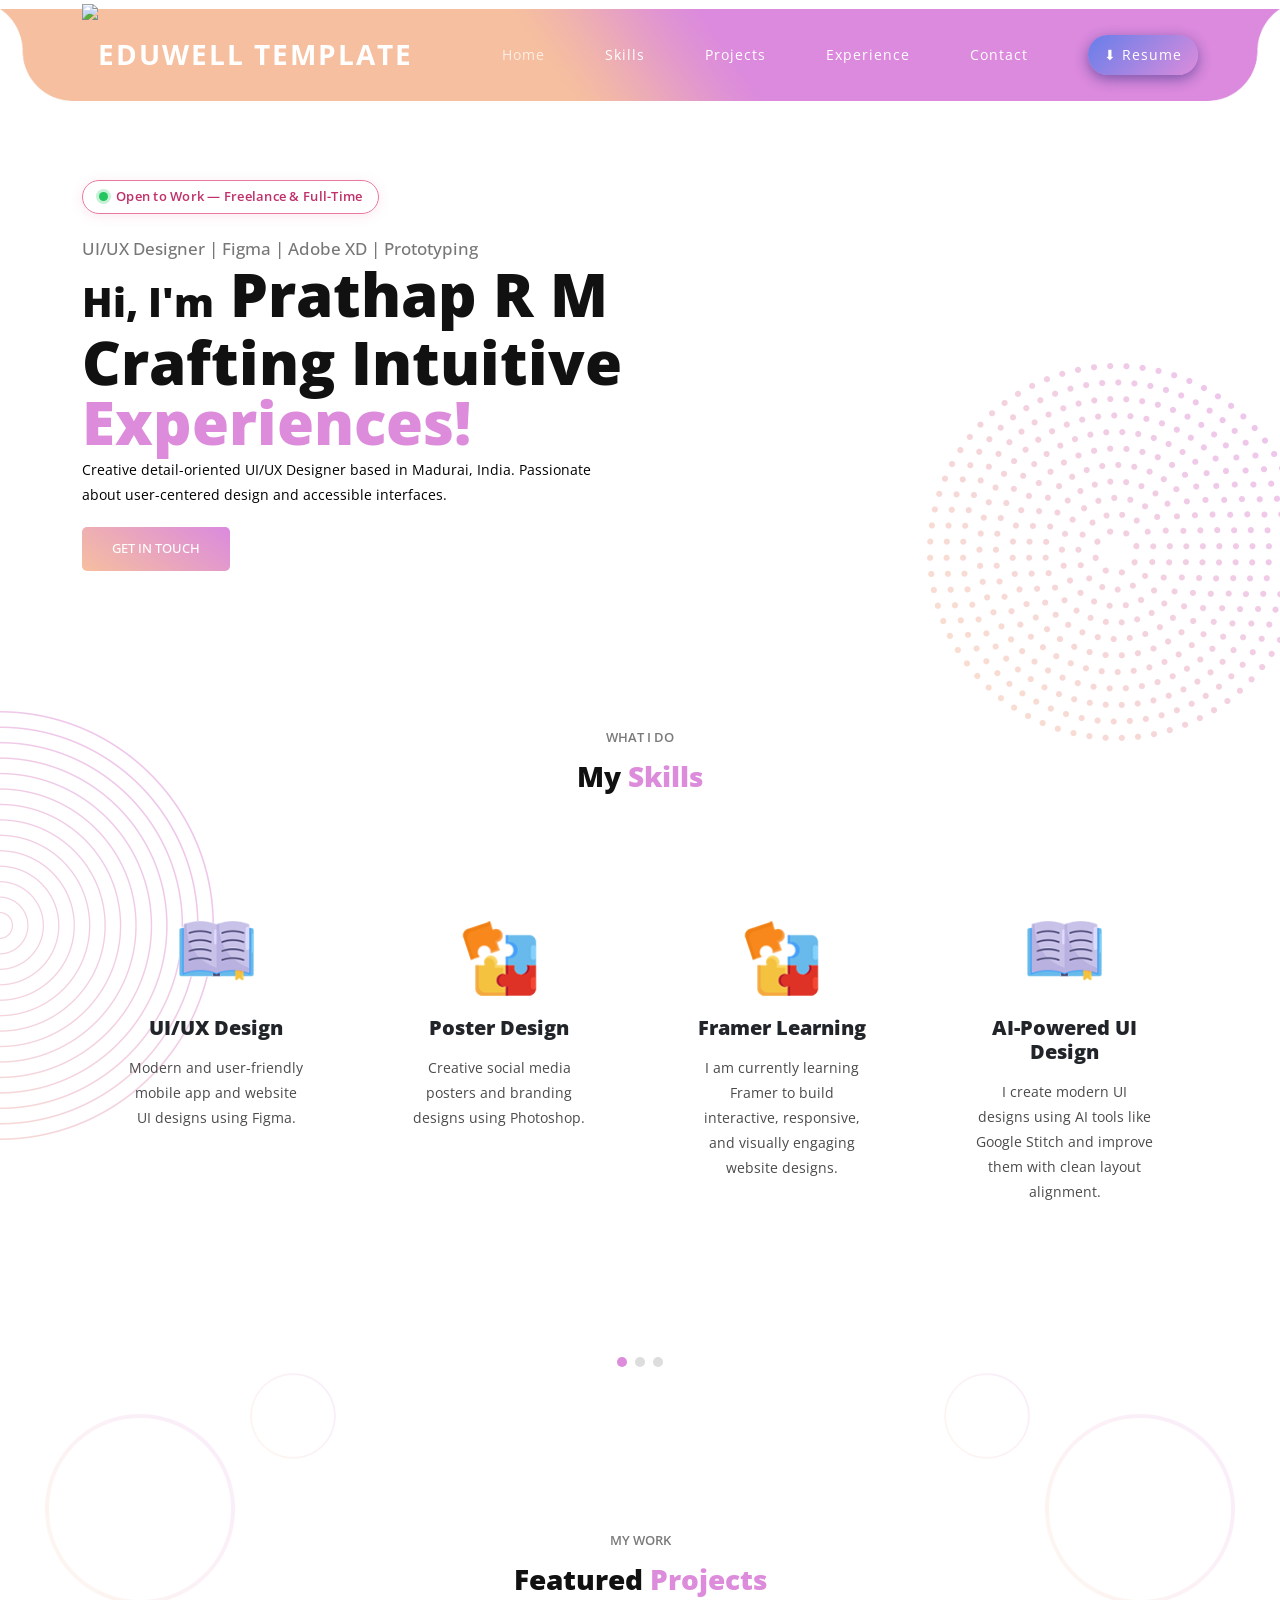
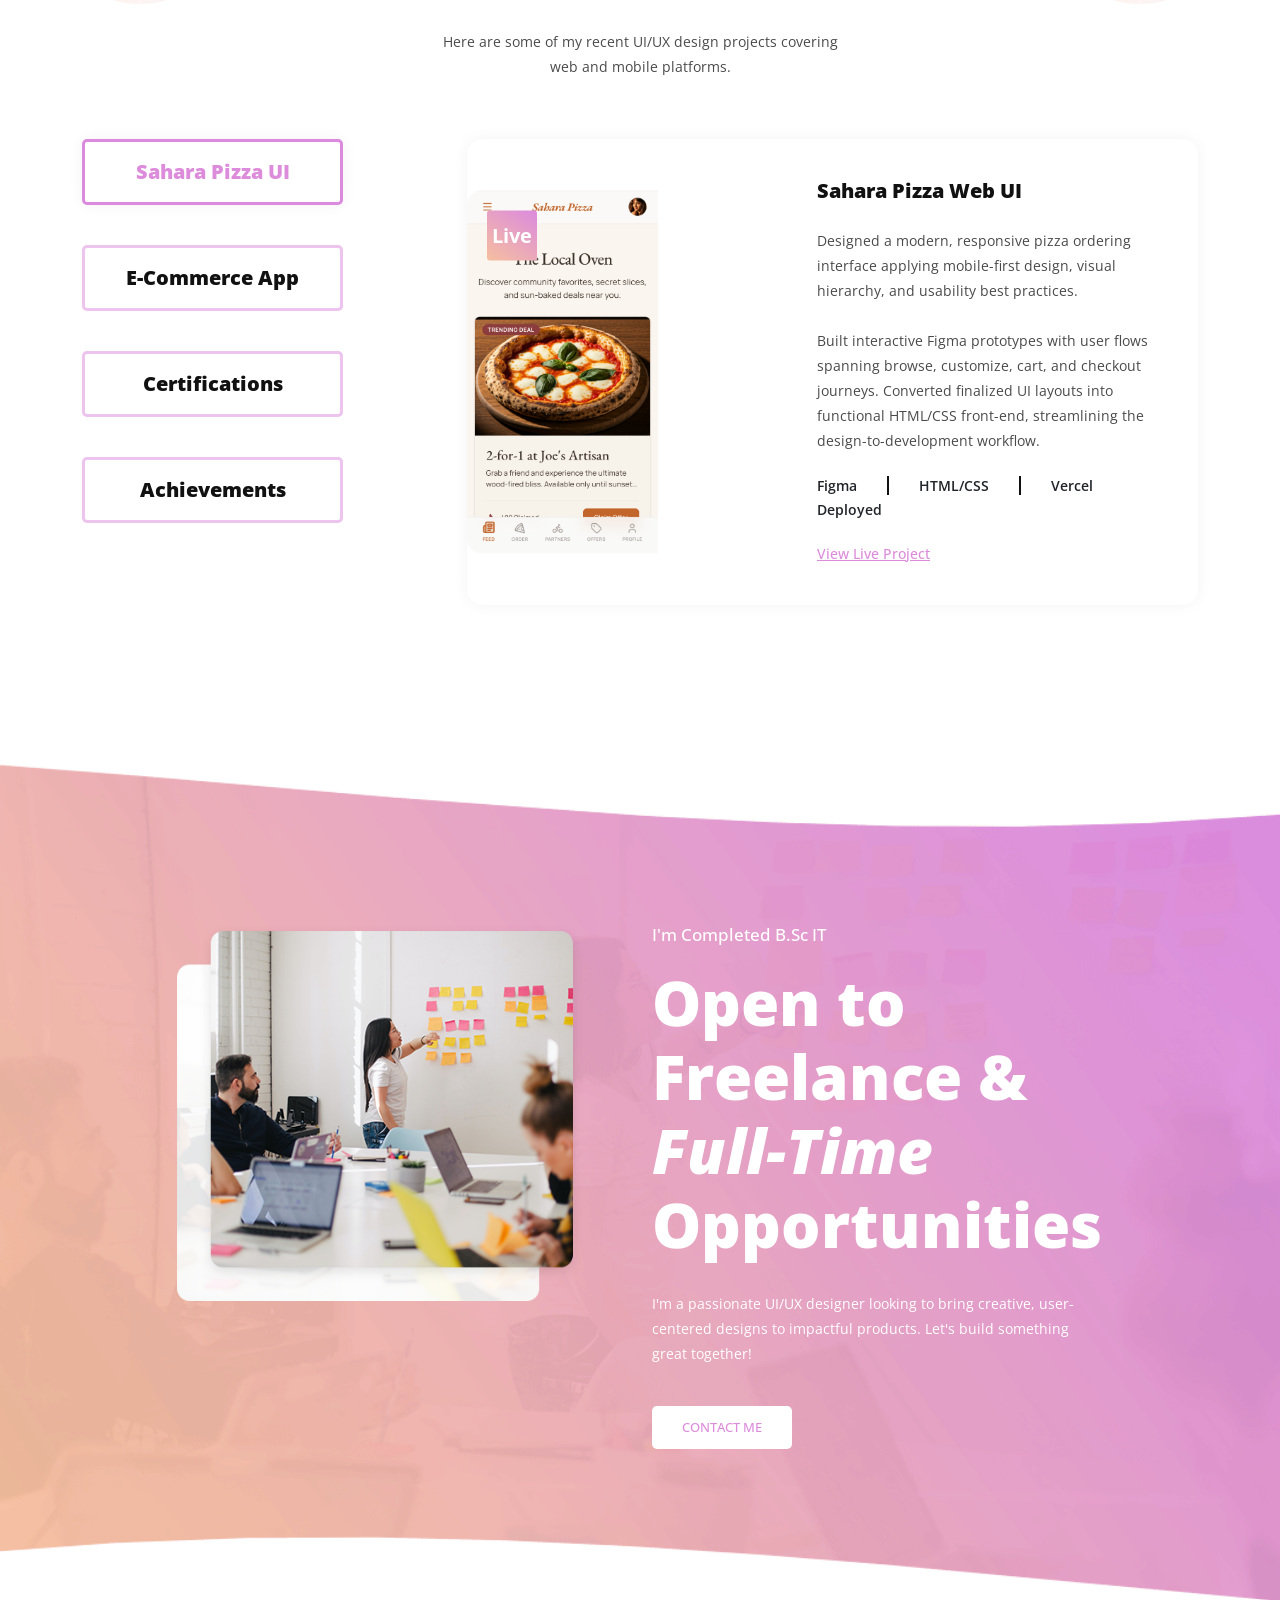
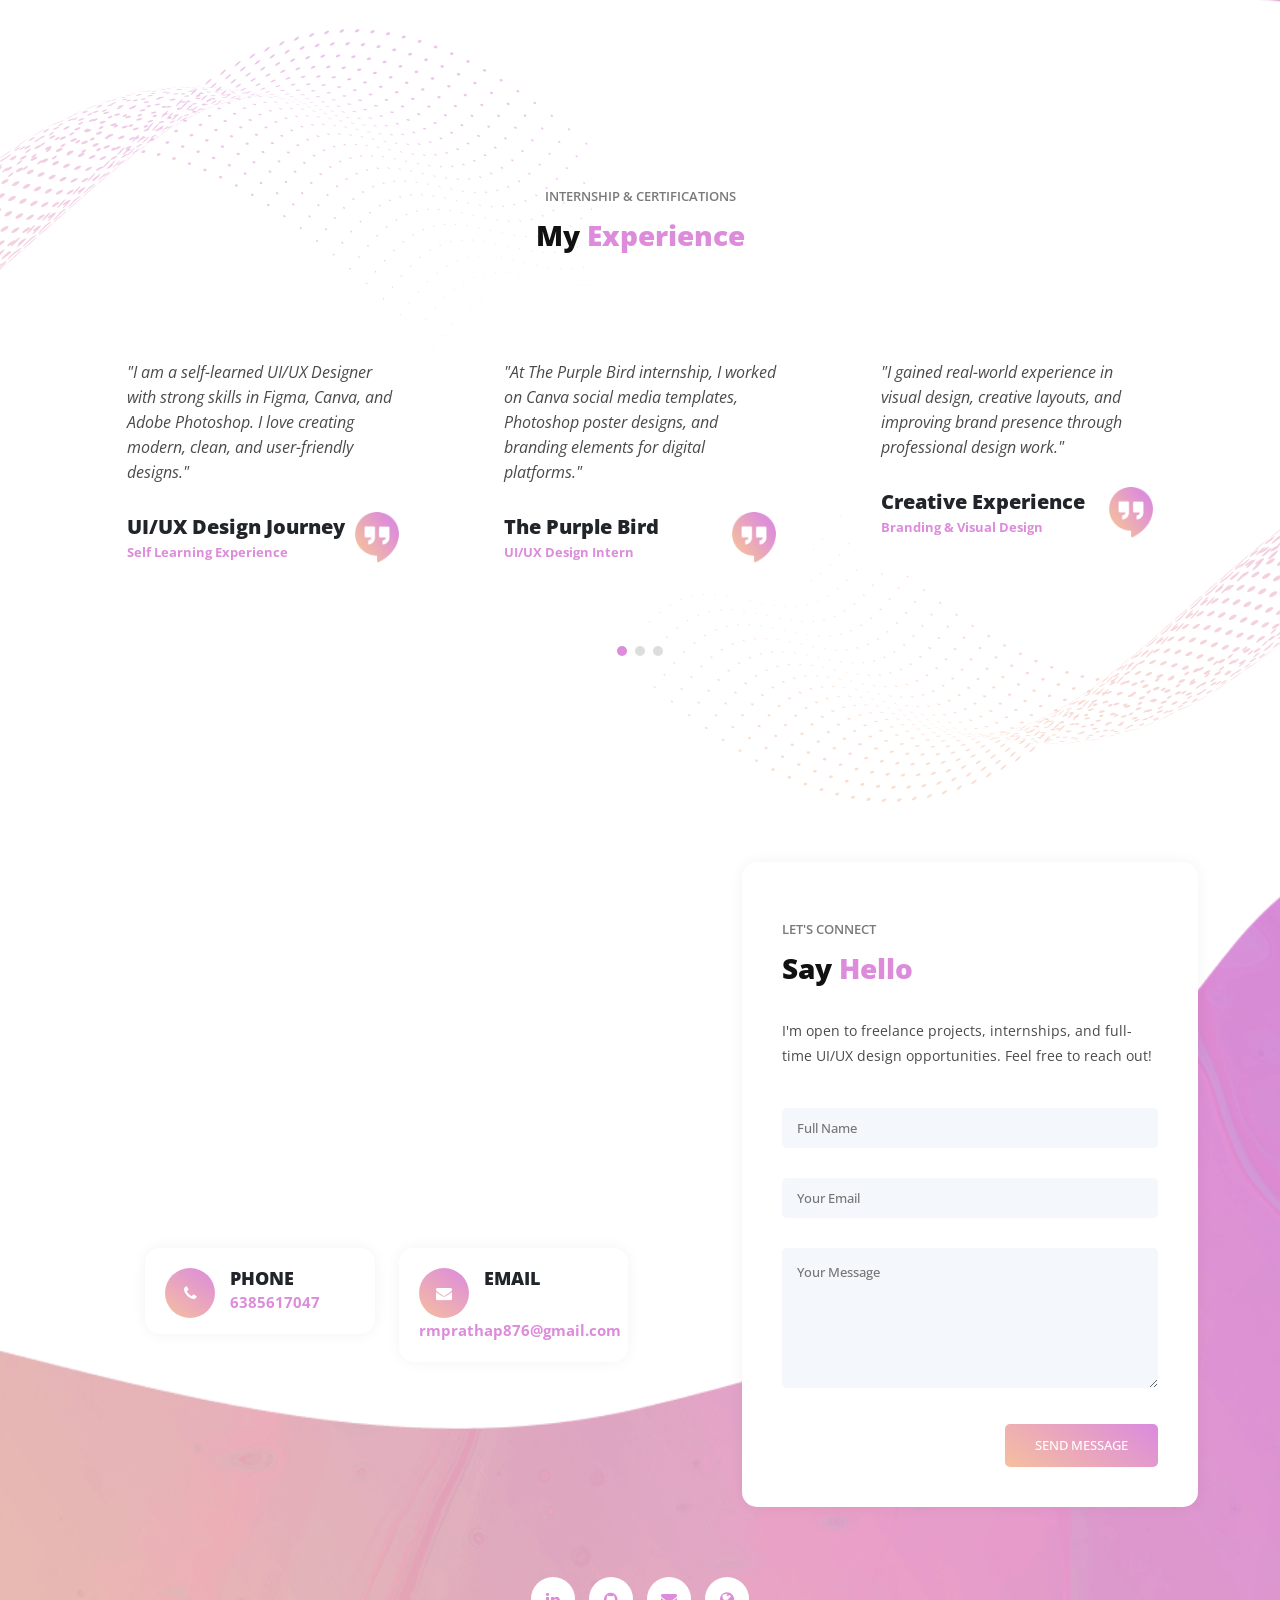
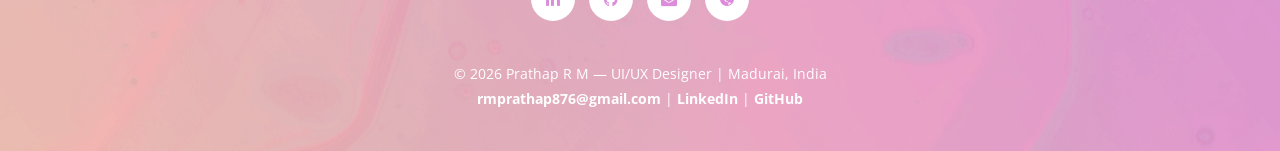
==== commit a87eb598: "Update index.html" ====
--- a/index.html
+++ b/index.html
@@ -20,7 +20,7 @@
     <link rel="stylesheet" href="assets/css/owl.css">
     <link rel="stylesheet" href="assets/css/lightbox.css">
 
-    <link rel="icon" href="assets/images/p logo.jpg">
+    <link rel="icon" href="assets/images/name_logo..png">
 
     <style>
       /* ============================================================
--- a/assets/css/templatemo-eduwell-style.css
+++ b/assets/css/templatemo-eduwell-style.css
@@ -257,7 +257,7 @@
 }
 
 .resume-download-btn {
-  background: linear-gradient(135deg, #667eea, #764ba2);
+  background: linear-gradient(135deg, #667eea, #dc8cdb);
   color: #fff !important;
   padding: 0px 16px;
   border-radius: 25px;
@@ -268,12 +268,12 @@
   align-items: center;
   justify-content: center;
   gap: 10px;
-  box-shadow: 0 4px 14px rgba(102,126,234,0.45);
+  box-shadow: 0 4px 14px rgba(0, 19, 104, 0.45);
   transition: transform 0.2s, box-shadow 0.2s;
 }
 .resume-download-btn:hover {
   transform: translateY(-2px);
-  box-shadow: 0 6px 20px rgba(102,126,234,0.65);
+  box-shadow: 0 6px 20px rgba(0, 19, 104, 0.45));
   color: #fff !important;
 }
 
@@ -743,12 +743,12 @@
 .main-banner .header-text h2 {
   position: relative;
   z-index: 2;
-  margin-top: 20px;
-  font-size: 64px;
+  margin-top: 5px;
+  font-size: 60px;
   color: #111111;
   font-weight: 900;
-  line-height: 74px;
-  margin-bottom: 40px;
+  line-height: 60px;
+  margin-bottom: 5px;
 }
 
 .main-banner .header-text h2 em {
@@ -1928,3 +1928,33 @@
     font-size: 22px;
   }
 }
+
+ .otw-badge {
+      display: inline-flex;
+      align-items: center;
+      gap: 8px;
+      background: rgba(255,255,255,0.85);
+      border: 1.5px solid #e879a0;
+      border-radius: 999px;
+      padding: 6px 16px 6px 16px;
+      font-size: 13px;
+      font-weight: 600;
+      color: #c0306a;
+      letter-spacing: 0.02em;
+      box-shadow: 0 2px 12px rgba(232,121,160,0.18);
+      backdrop-filter: blur(6px);
+    }
+    .otw-dot {
+      width: 9px;
+      height: 9px;
+      border-radius: 50%;
+      background: #22c55e;
+      box-shadow: 0 0 0 3px rgba(34,197,94,0.25);
+      animation: otw-pulse 1.8s ease-in-out infinite;
+      flex-shrink: 0;
+
+    }
+    @keyframes otw-pulse {
+      0%,100% { box-shadow: 0 0 0 3px rgba(34,197,94,0.25); }
+      50%      { box-shadow: 0 0 0 7px rgba(34,197,94,0.08); }
+    }
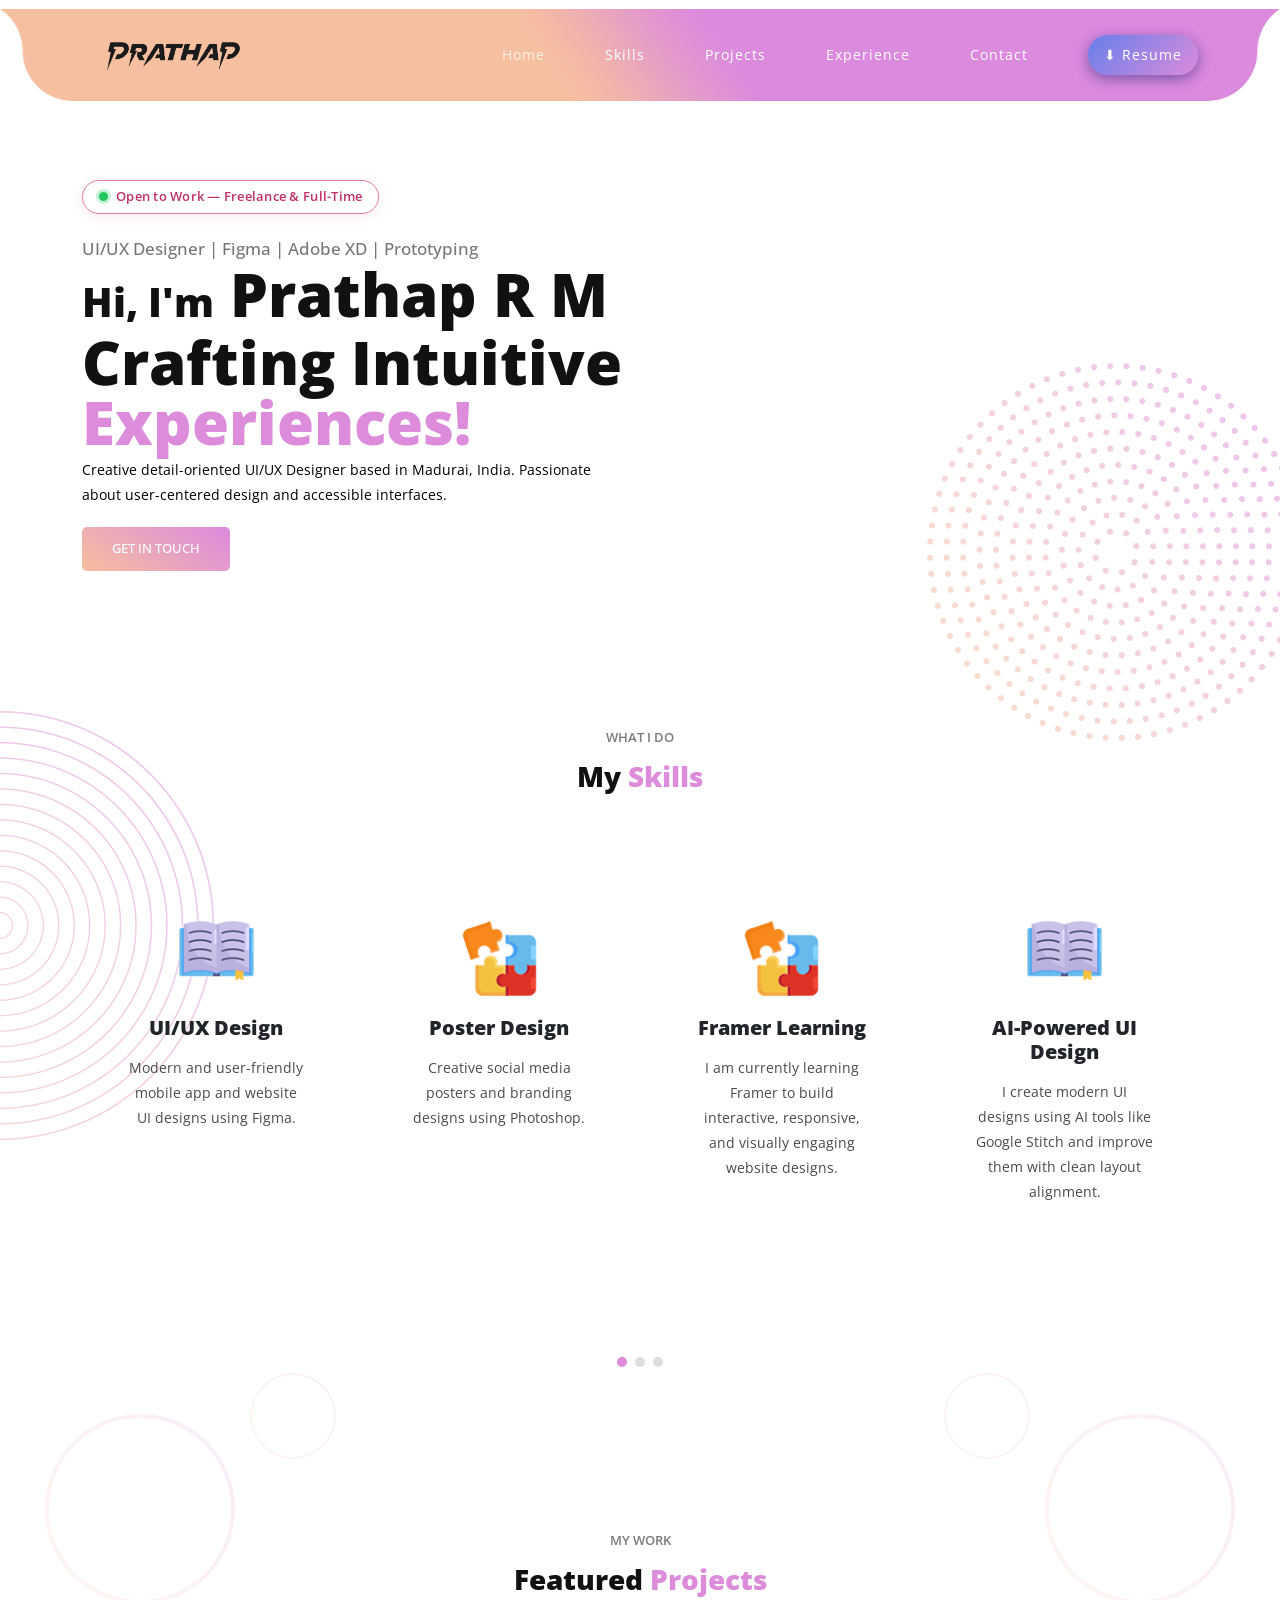
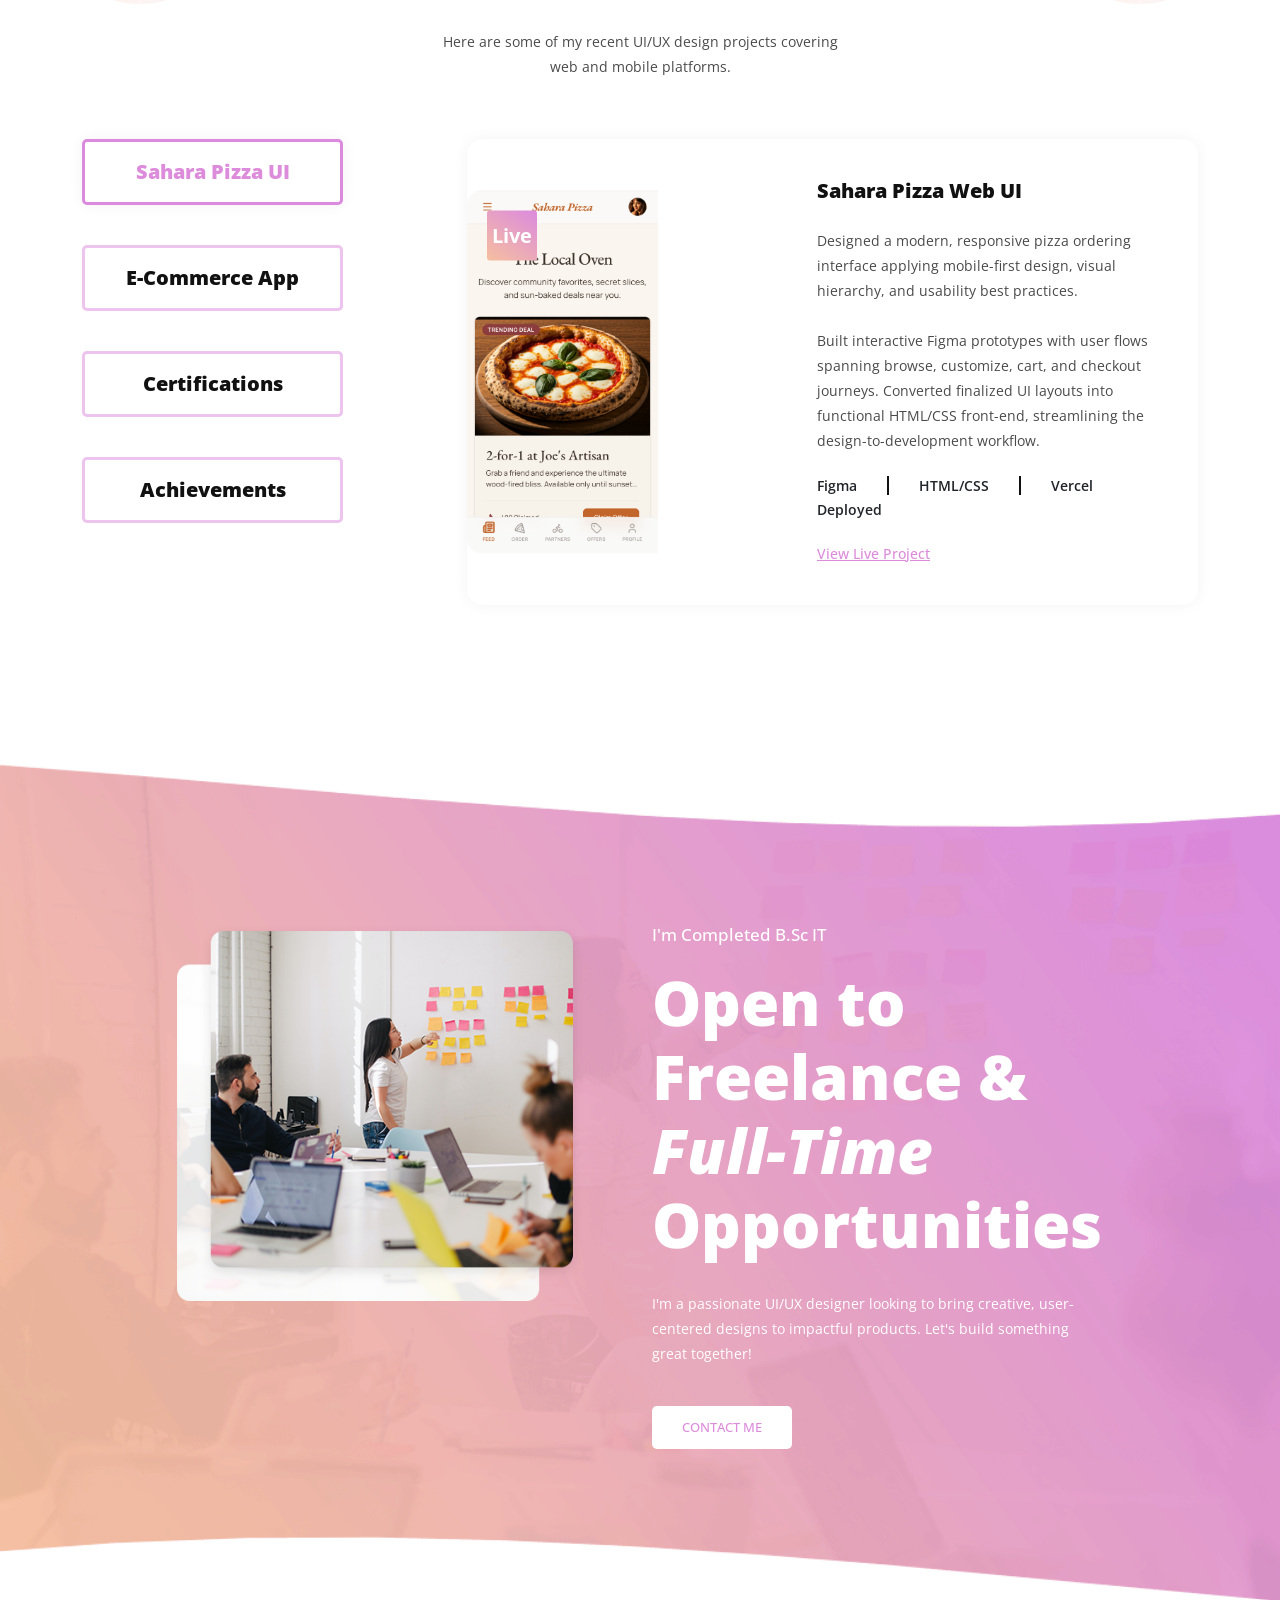
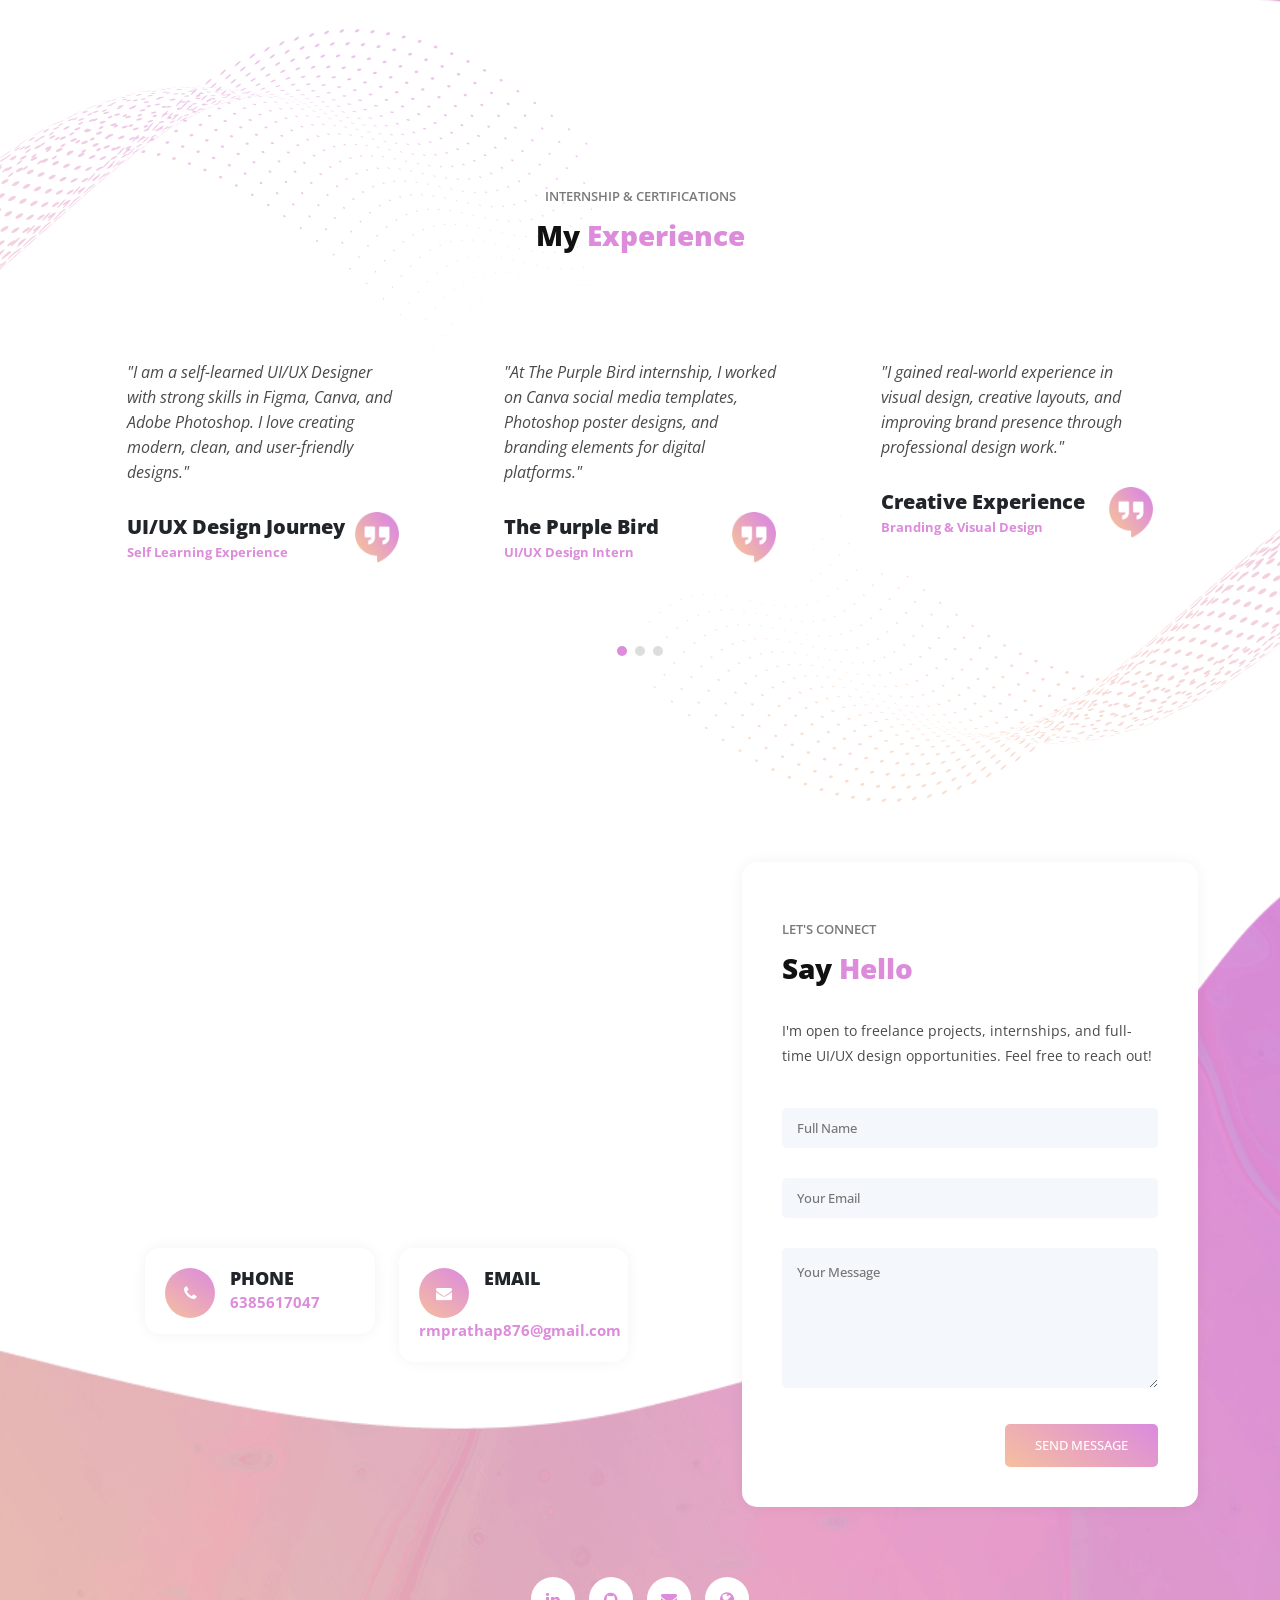
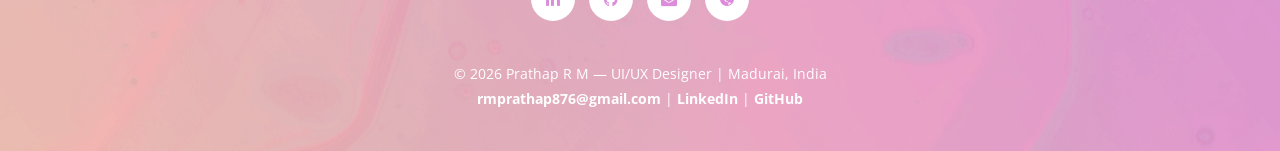
==== commit b082a419: "Update index.html" ====
--- a/index.html
+++ b/index.html
@@ -20,7 +20,7 @@
     <link rel="stylesheet" href="assets/css/owl.css">
     <link rel="stylesheet" href="assets/css/lightbox.css">
 
-    <link rel="icon" href="assets/images/name_logo..png">
+    <link rel="icon" href="assets/images/p logo.png">
 
     <style>
       /* ============================================================
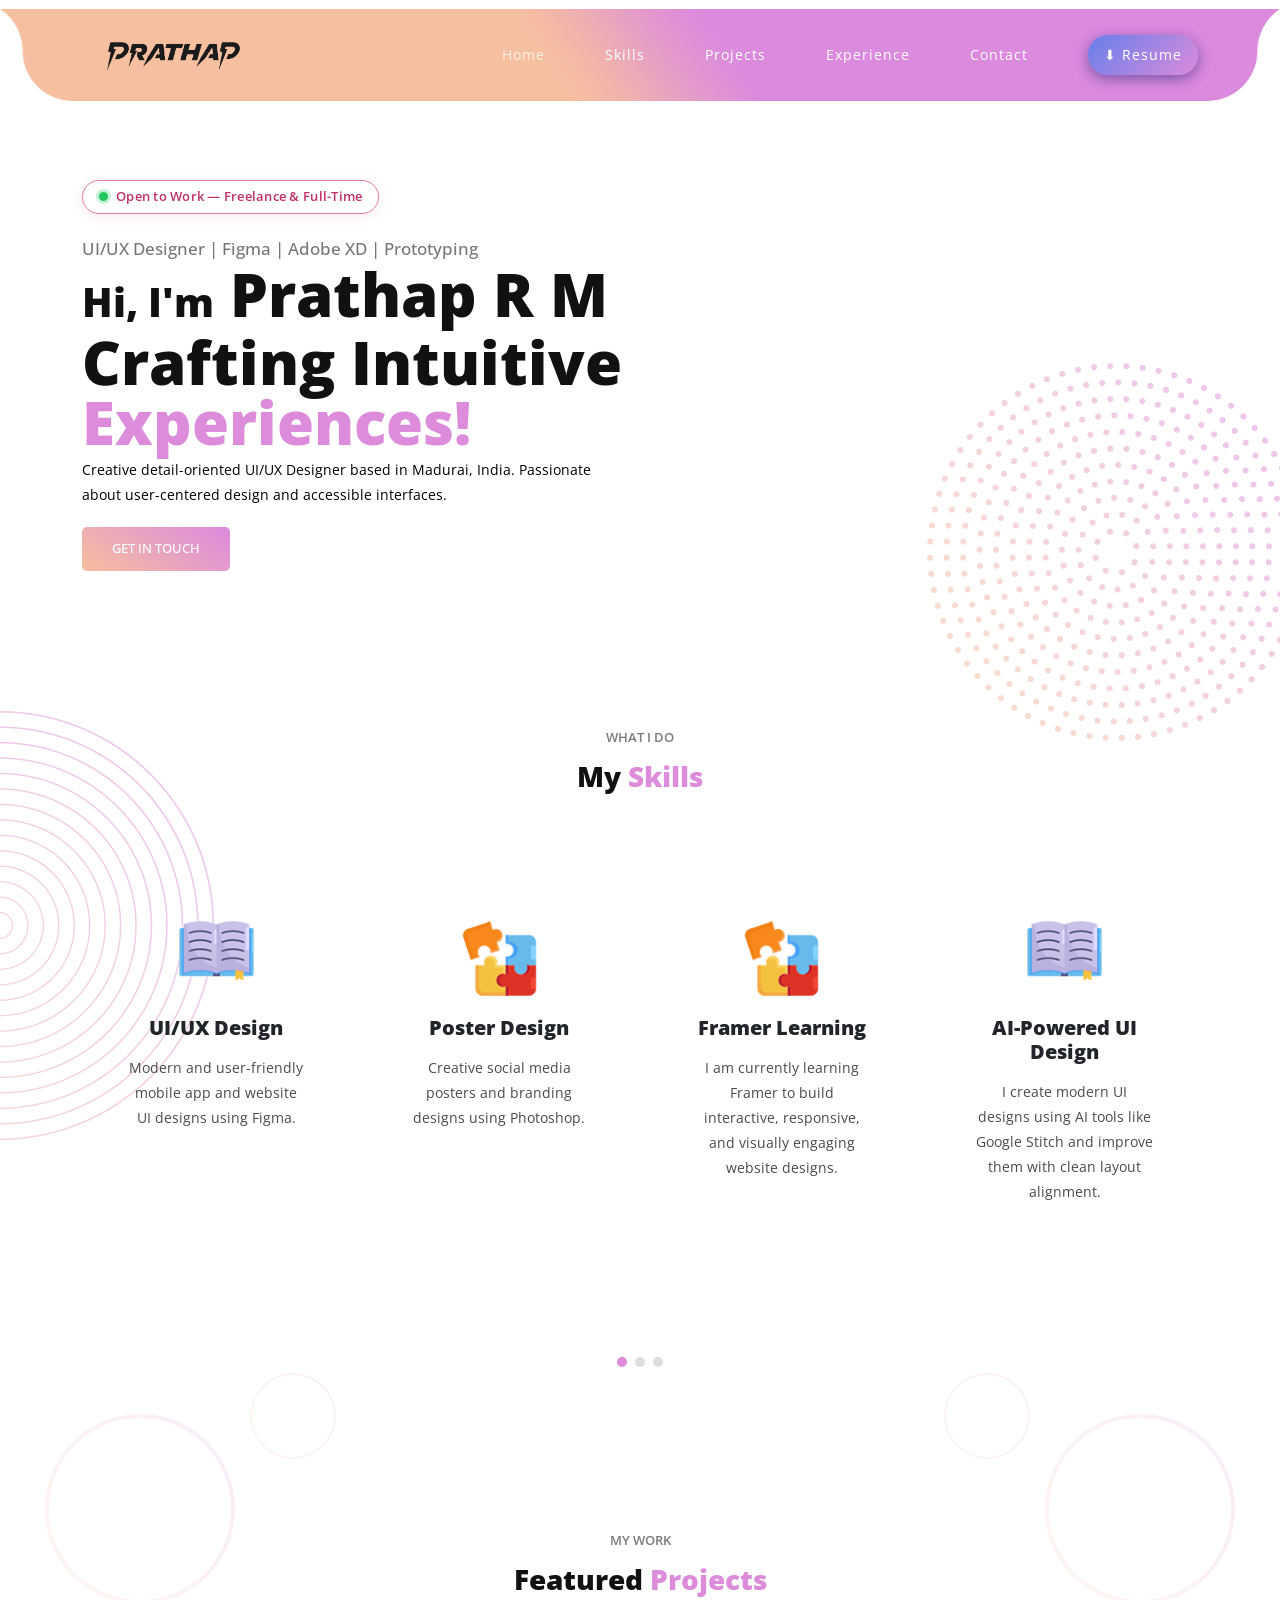
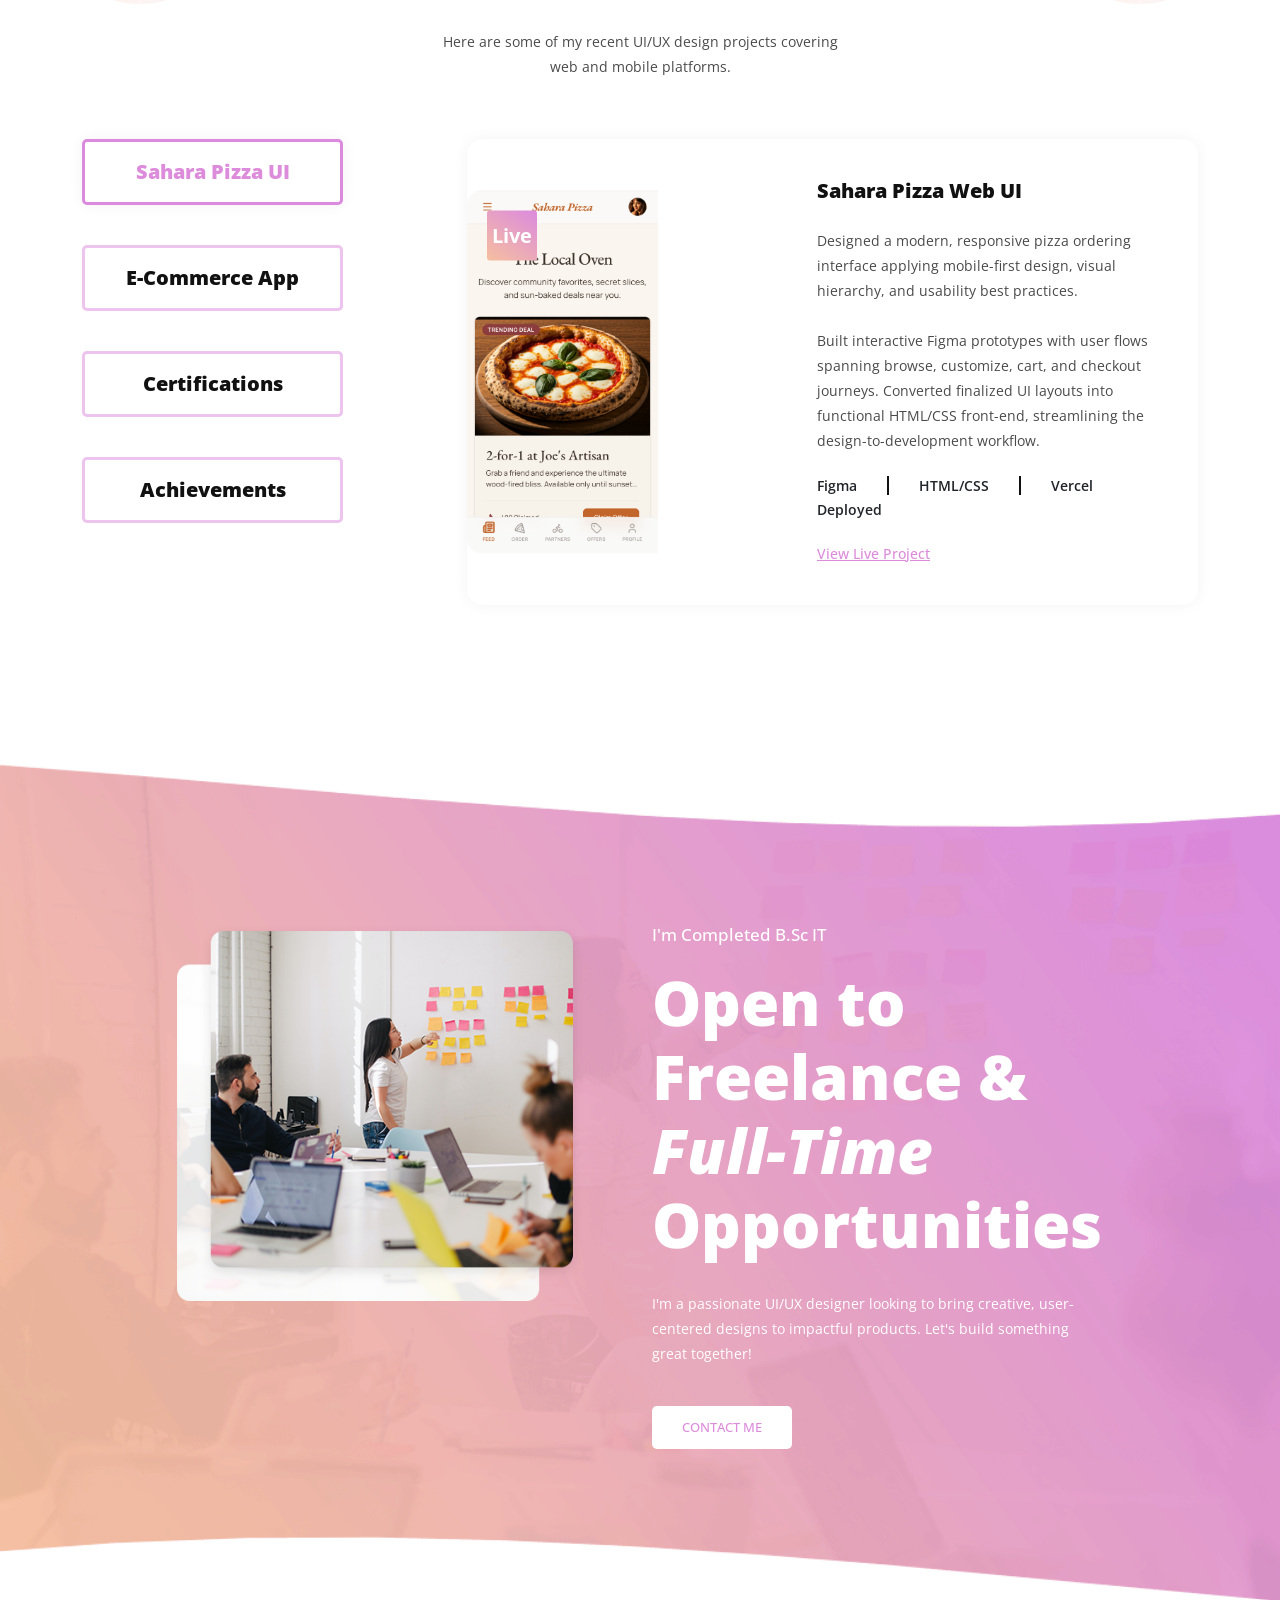
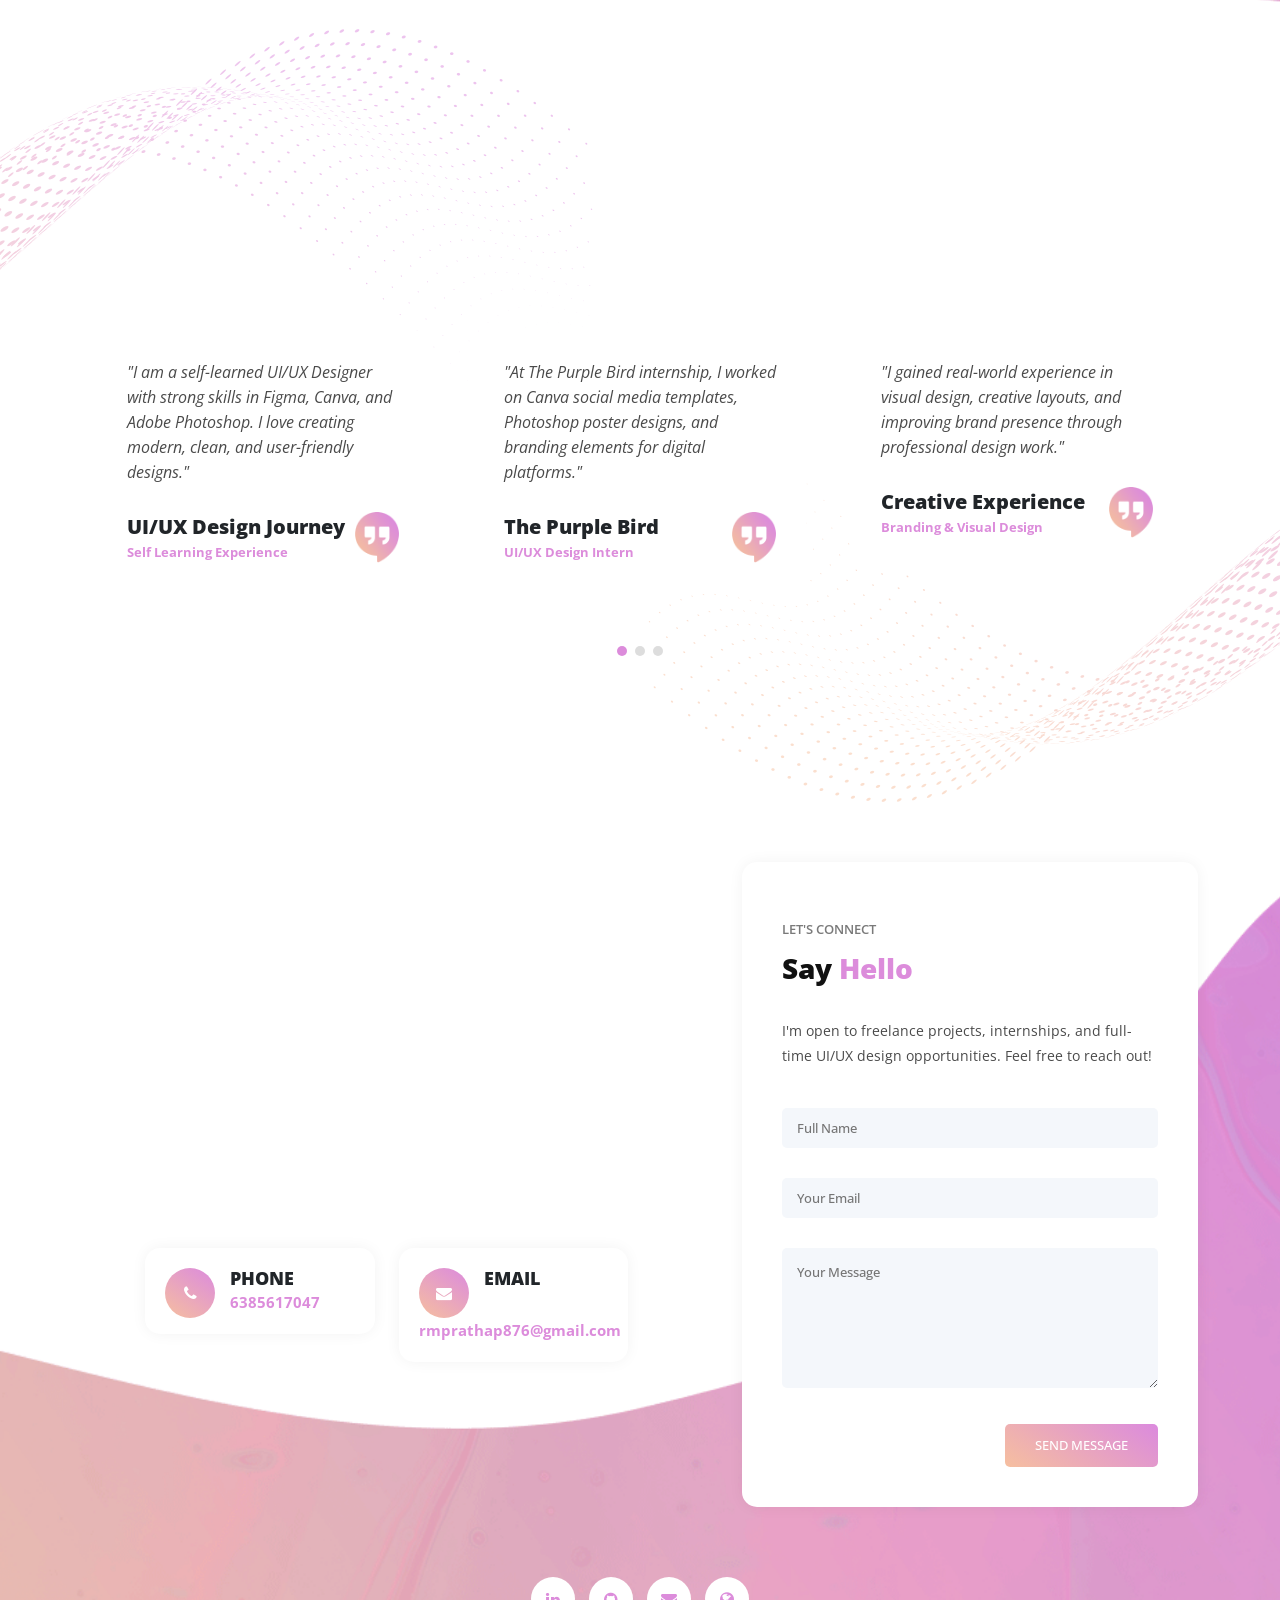
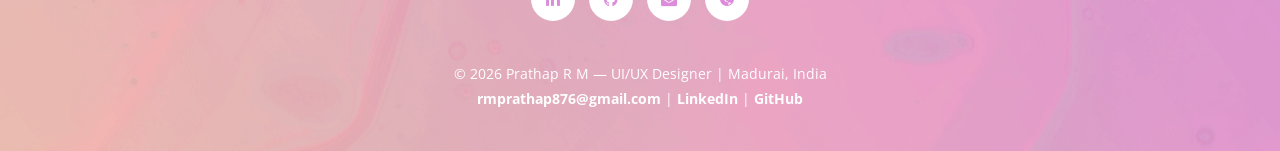
==== commit 605a7b53: "Update index.html" ====
--- a/index.html
+++ b/index.html
@@ -20,7 +20,7 @@
     <link rel="stylesheet" href="assets/css/owl.css">
     <link rel="stylesheet" href="assets/css/lightbox.css">
 
-    <link rel="icon" href="assets/images/p logo.png">
+    <link rel="icon" href="assets/images/p logo.jpg">
 
     <style>
       /* ============================================================
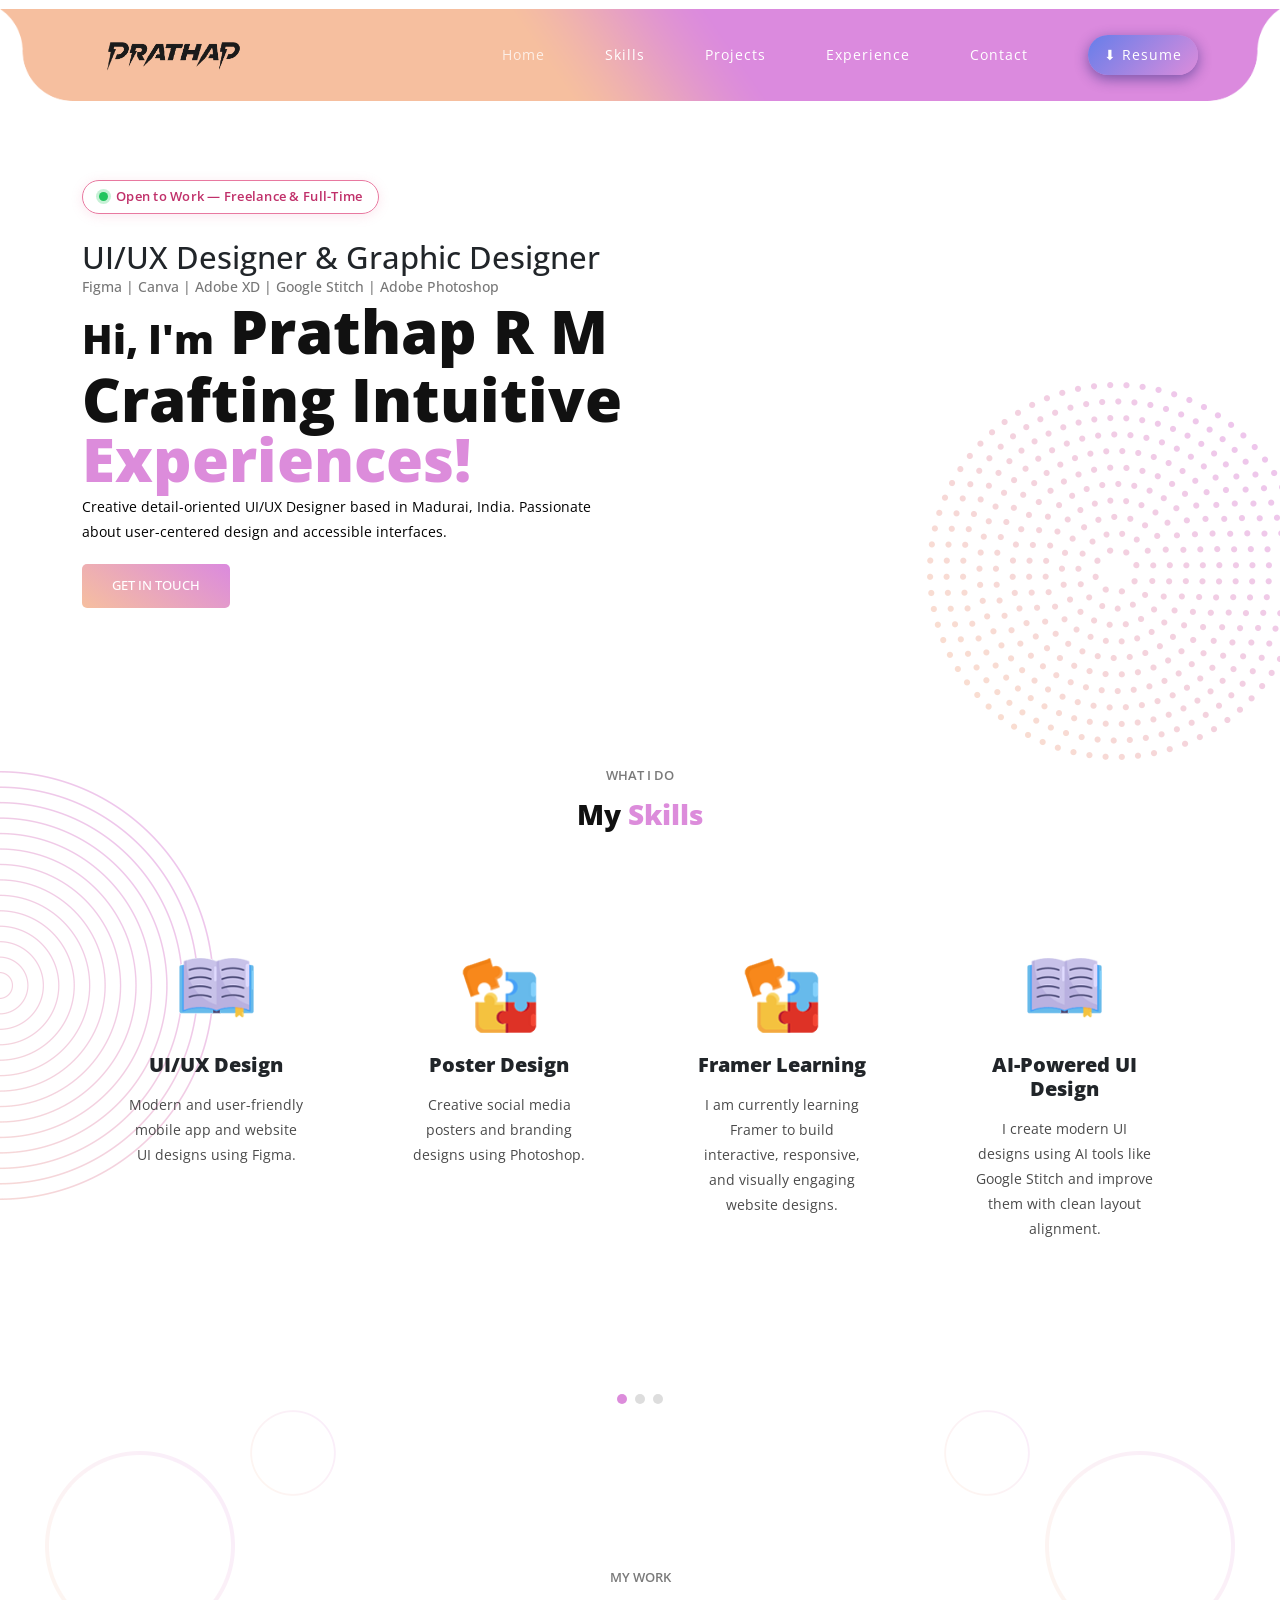
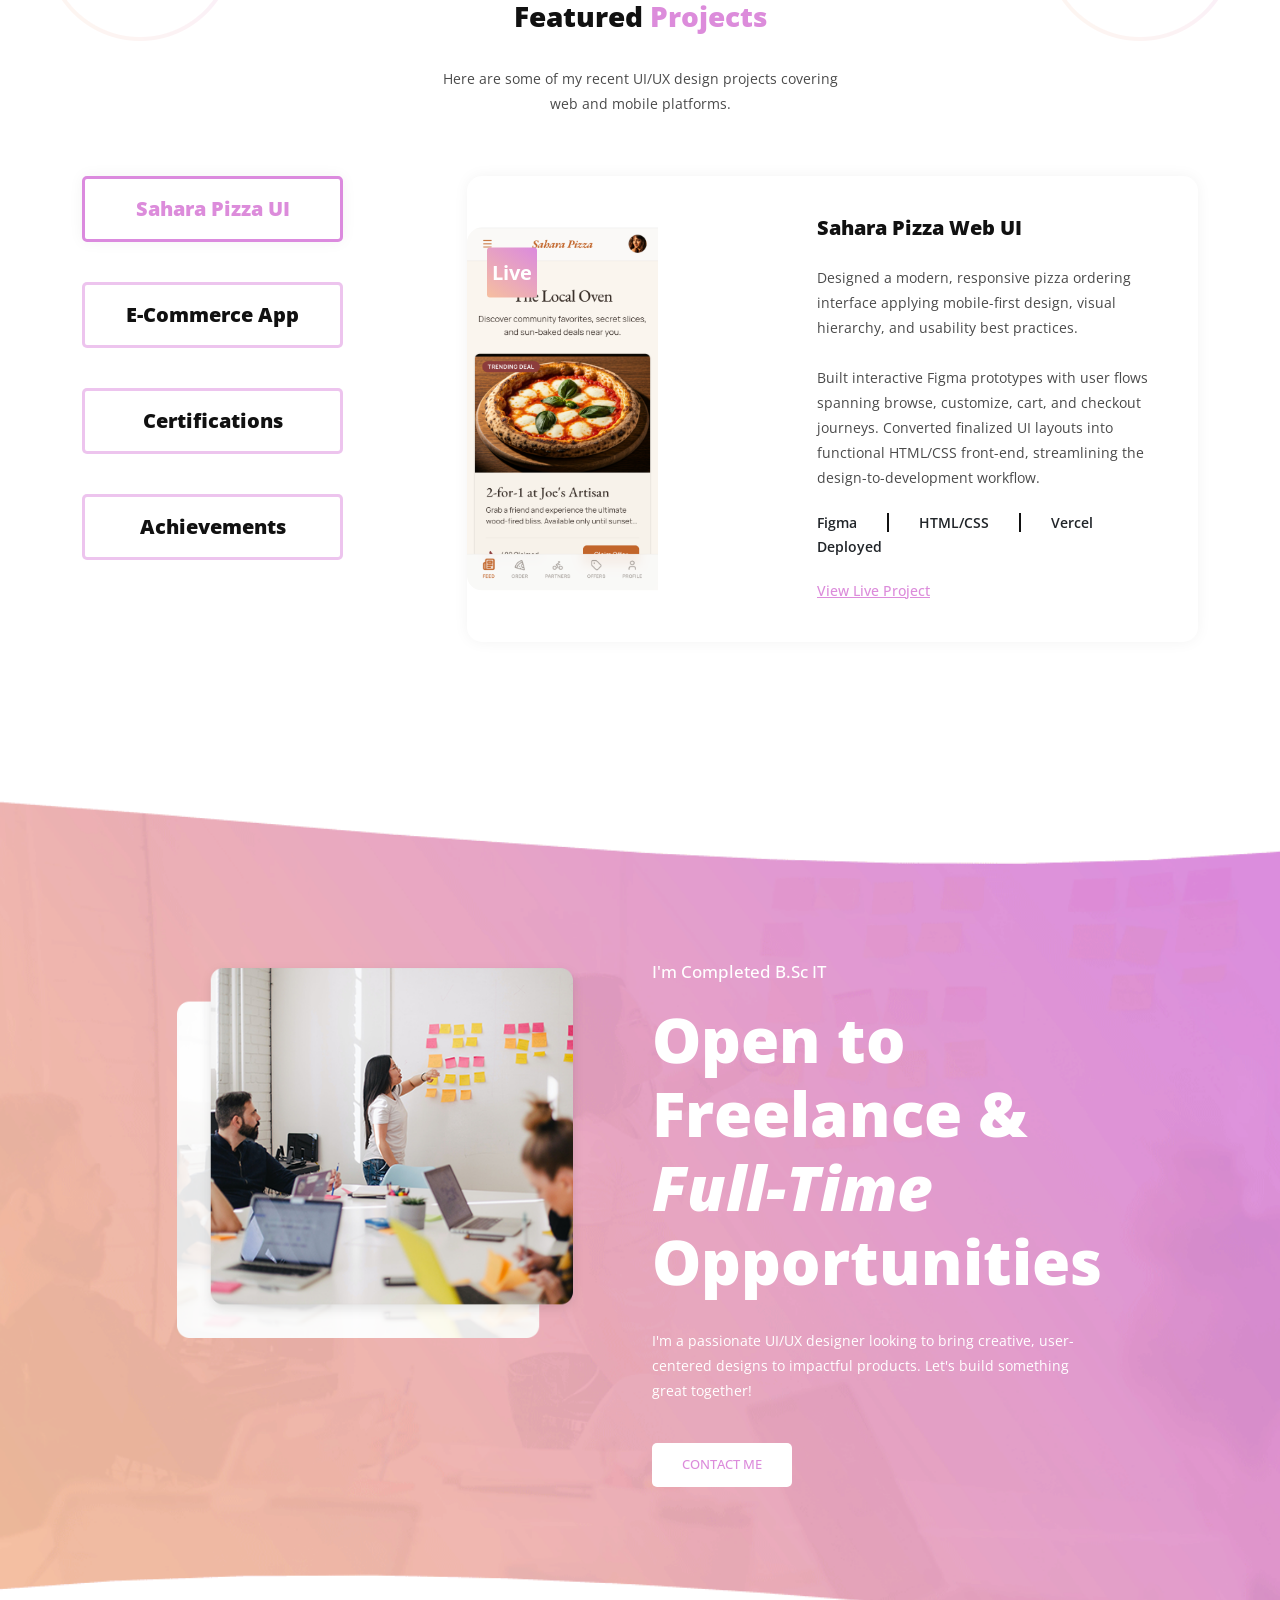
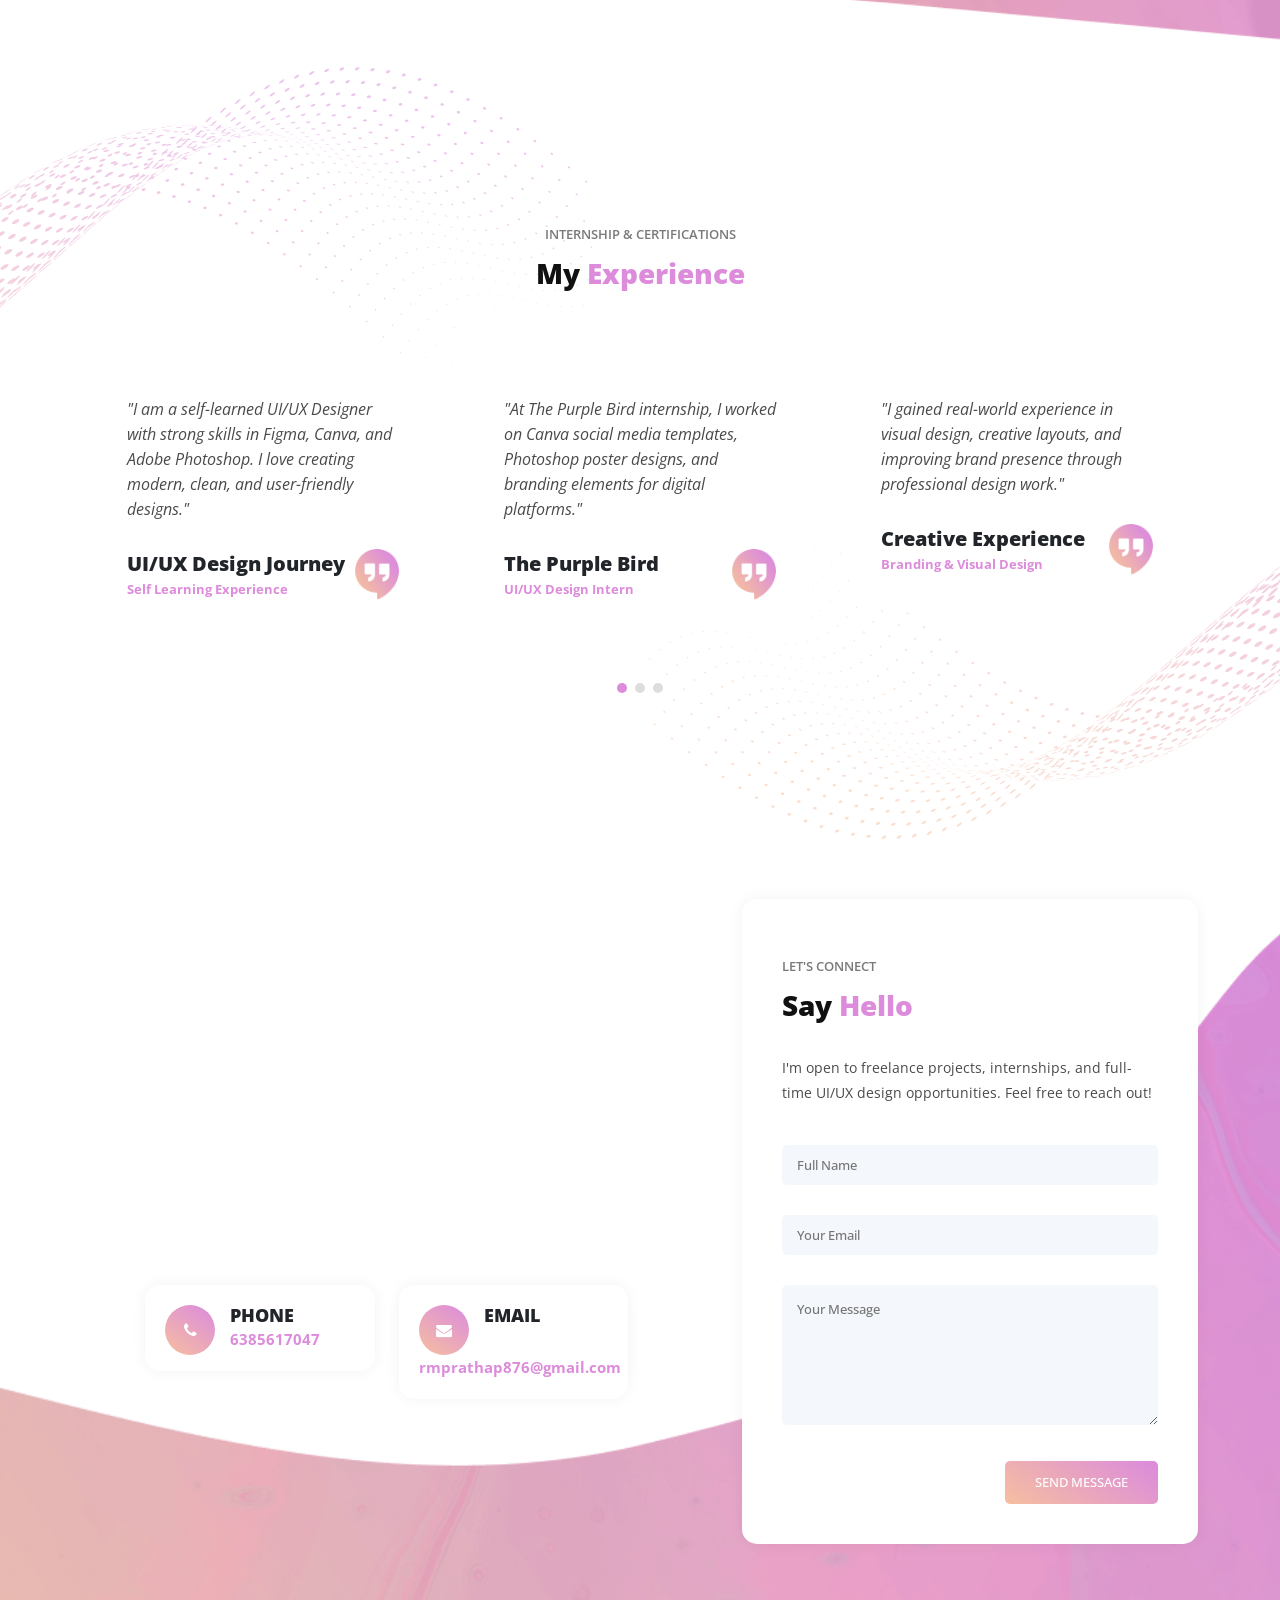
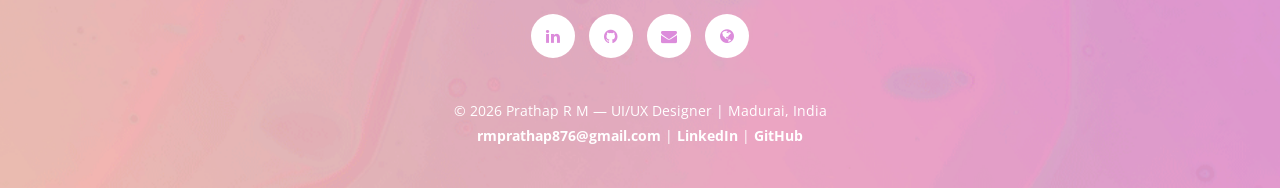
==== commit 92b39ccc: "Update index.html" ====
--- a/index.html
+++ b/index.html
@@ -295,7 +295,8 @@
             <span class="otw-dot"></span>
             Open to Work — Freelance &amp; Full-Time
           </div>
-          <h6 class="hero-anim delay-1">UI/UX Designer | Figma | Adobe XD | Prototyping</h6>
+           <h4 class="hero-anim delay-4"><span style="font-size: 31px;">UI/UX Designer & Graphic Designer</span></h4>
+          <h6 class="hero-anim delay-1"><span style="font-size: 14px;">Figma | Canva | Adobe XD | Google Stitch | Adobe Photoshop</span></h6>
           <h2 class="hero-anim delay-2"><span style="font-size: 2.5rem;">Hi, I'm</span> Prathap R M  Crafting Intuitive <em>Experiences!</em></h2>
           <p class="hero-anim delay-3" style="color:#000000; margin-bottom:20px;">Creative detail-oriented UI/UX Designer based in Madurai, India. Passionate about user-centered design and accessible interfaces.</p>
           <div class="main-button-gradient hero-anim">
--- a/assets/css/templatemo-eduwell-style.css
+++ b/assets/css/templatemo-eduwell-style.css
@@ -727,7 +727,7 @@
   height: 429px;
   content: '';
   left: 0;
-  bottom: -240px;
+  bottom: -300px;
   z-index: 1;
 }
 
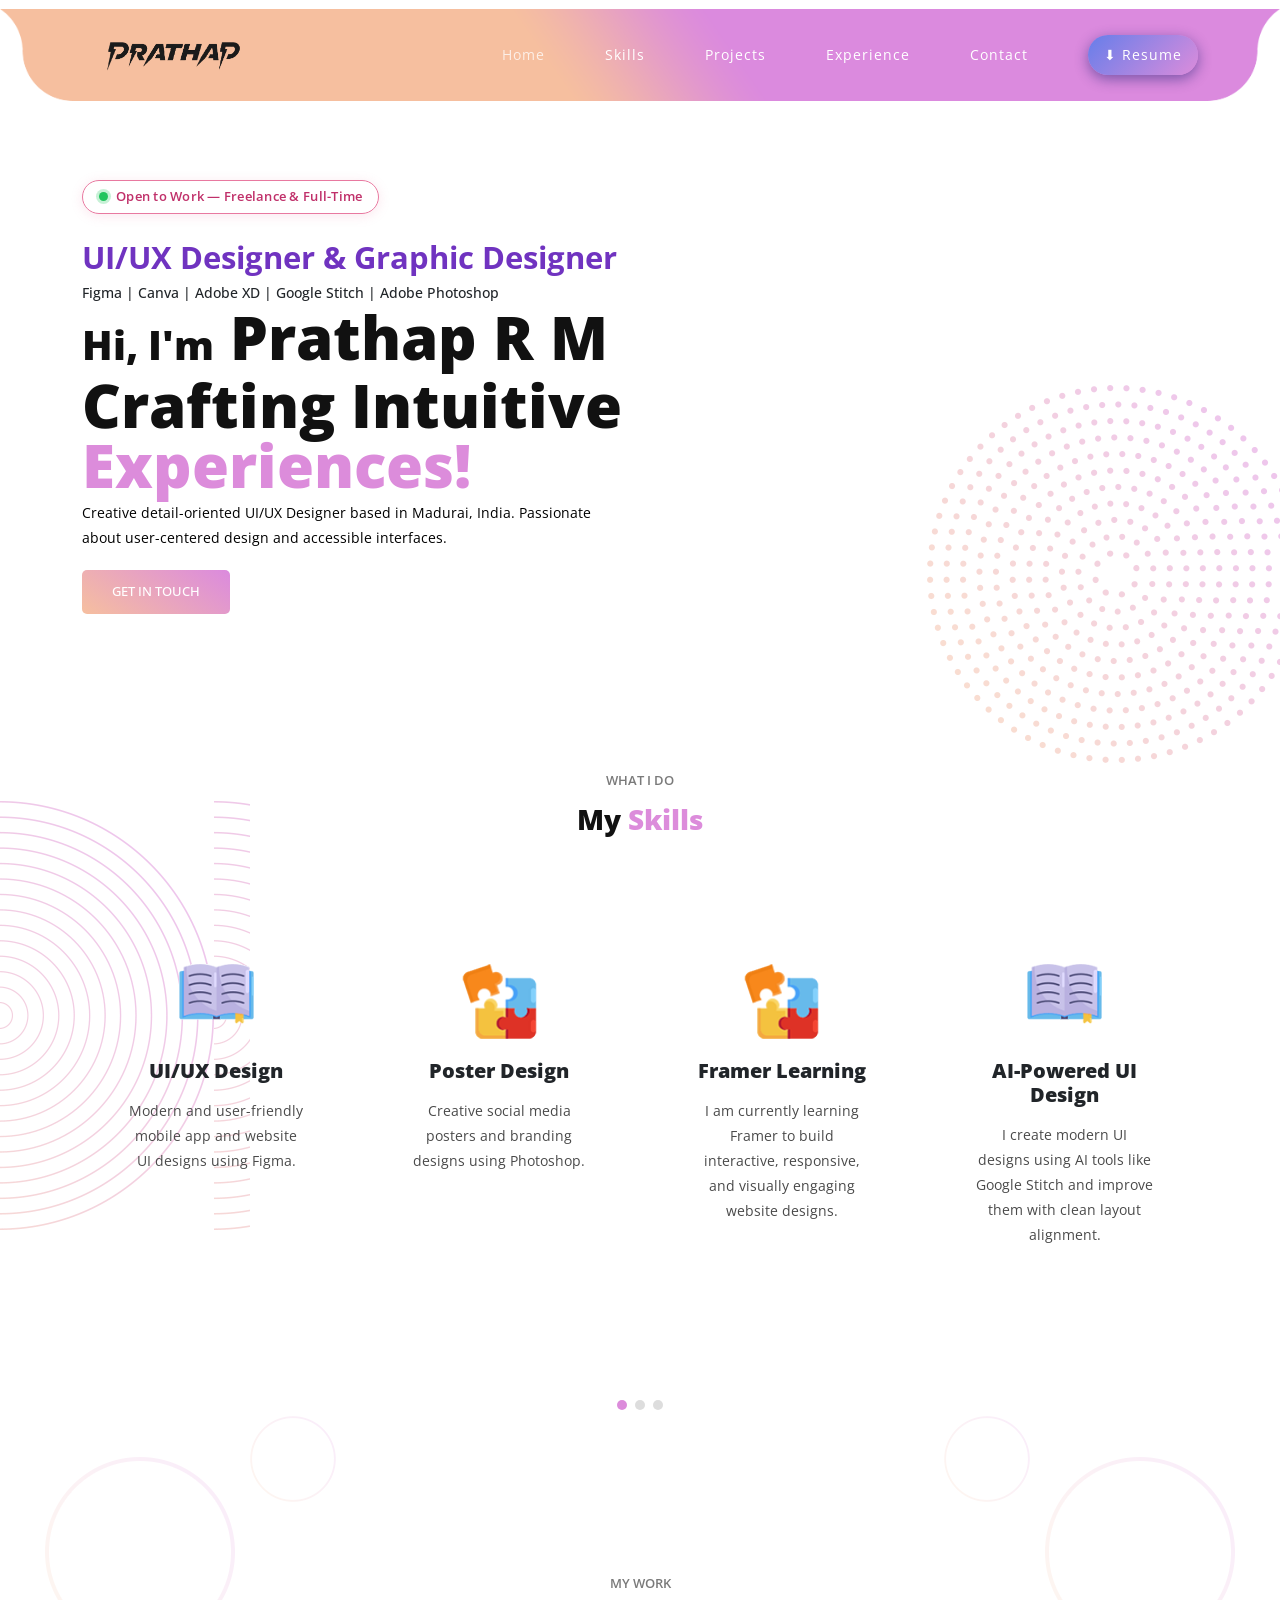
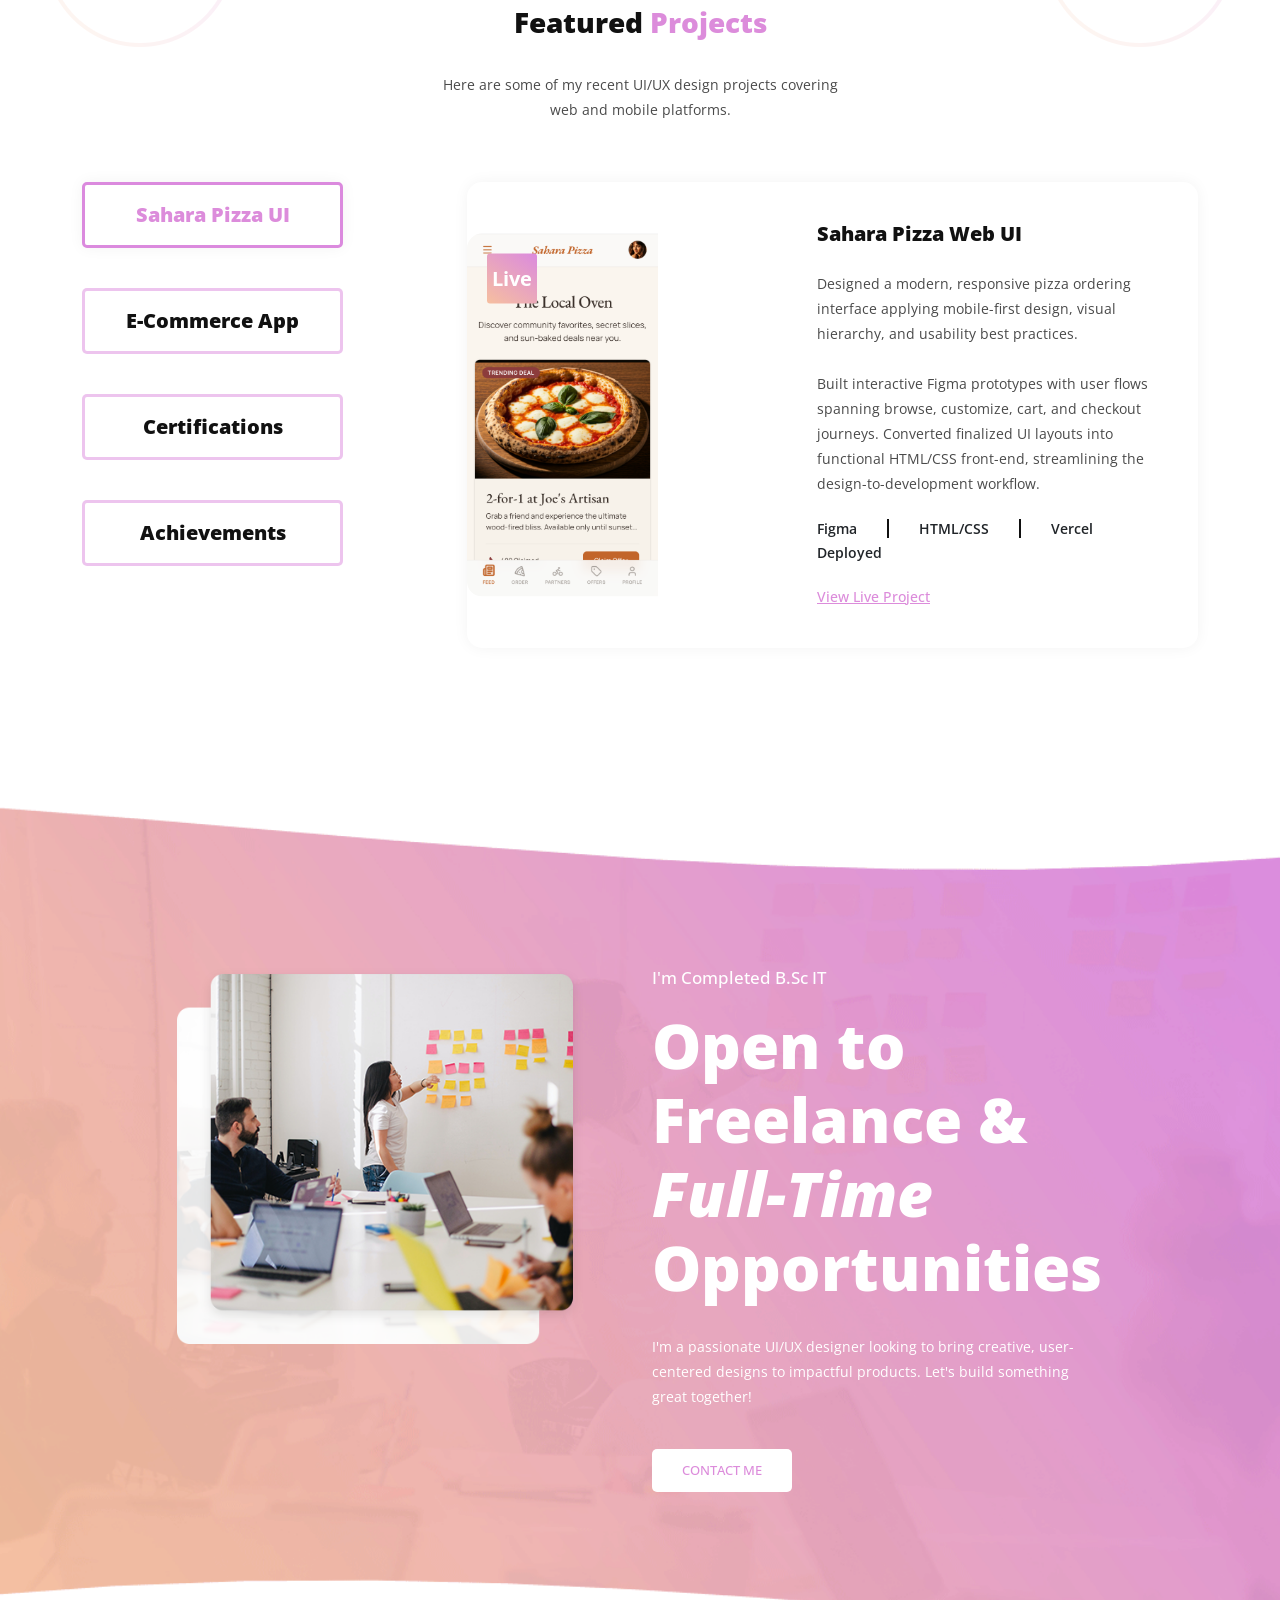
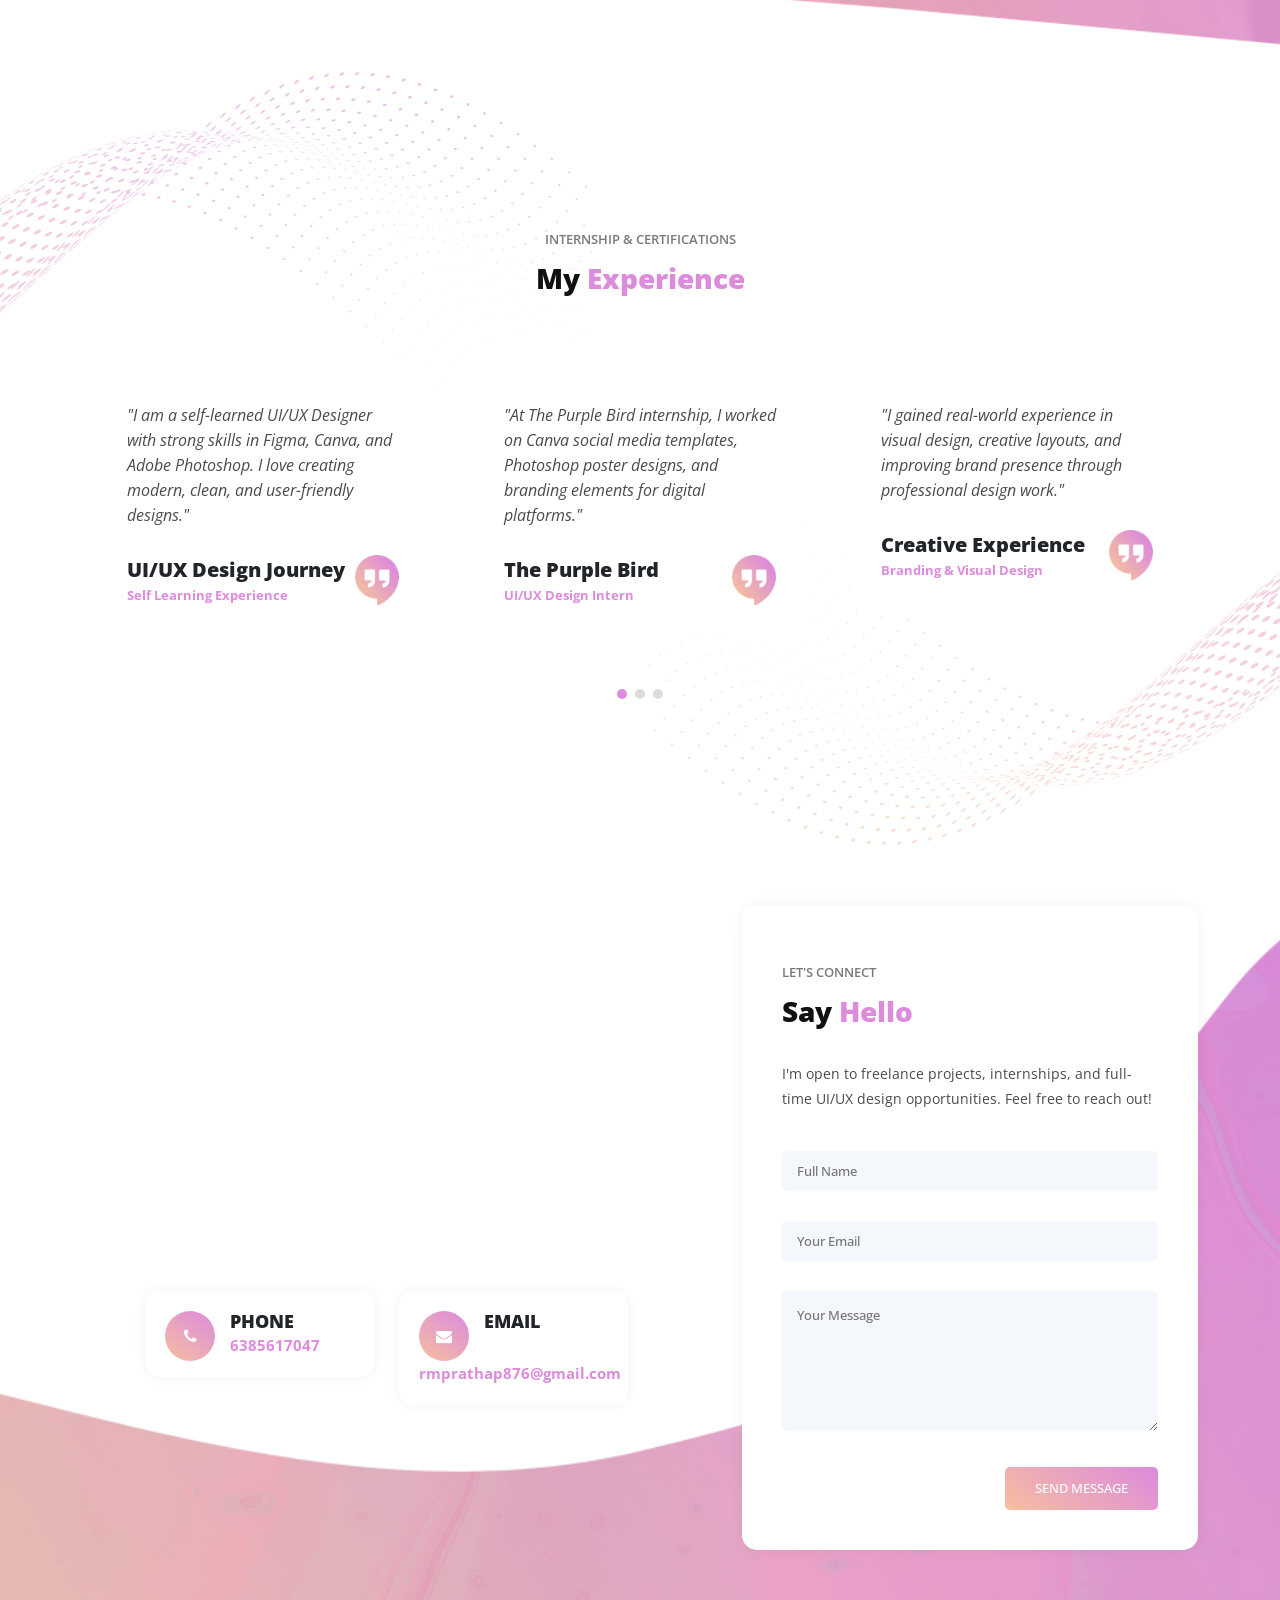
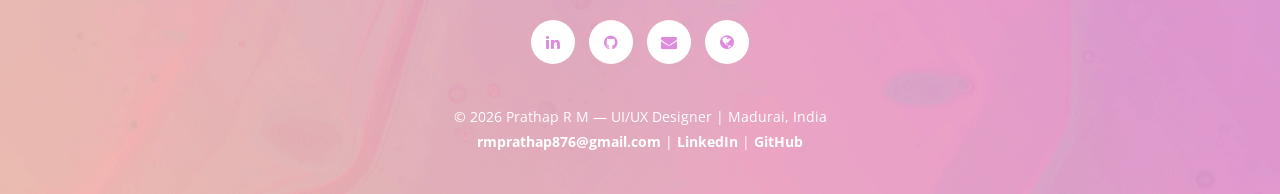
==== commit d6a0156e: "Update index.html" ====
--- a/index.html
+++ b/index.html
@@ -245,7 +245,7 @@
                           <li class="scroll-to-section"><a href="#courses">Projects</a></li>
                           <li class="scroll-to-section"><a href="#testimonials">Experience</a></li>
                           <li class="scroll-to-section"><a href="#contact-section">Contact</a></li>
-                          <li><a href="Prathap R M resume.pdf" download="Prathap R M resume.pdf" class="resume-download-btn">⬇ Resume</a></li>
+                          <li><a href="Prathap R M.resume.pdf" download="Prathap R M.resume.pdf" class="resume-download-btn">⬇ Resume</a></li>
                       </ul>
                       <a class='menu-trigger'><span>Menu</span></a>
                   </nav>
--- a/assets/css/templatemo-eduwell-style.css
+++ b/assets/css/templatemo-eduwell-style.css
@@ -723,21 +723,31 @@
 .main-banner .header-text::after {
   position: absolute;
   background-image: url(../images/banner-left-dec.png);
-  width: 214px;
+  width: 250px;
   height: 429px;
   content: '';
   left: 0;
-  bottom: -300px;
-  z-index: 1;
-}
-
-.main-banner .header-text h6 {
+  bottom: -330px;
+  z-index: 0 ;
+}
+
+.main-banner .header-text h2 {
   position: relative;
   z-index: 2;
   font-size: 17px;
   font-weight: 500;
   text-transform: capitalize;
-  color: #777777;;
+  color: #dc8cdb;;
+}
+
+.main-banner .header-text h4 {
+  position: relative;
+  z-index: 2;
+  font-size: 17px;
+  font-weight: 700;
+  text-transform: capitalize;
+  color: #7033c0 !important;
+  margin-bottom: 7px;
 }
 
 .main-banner .header-text h2 {
